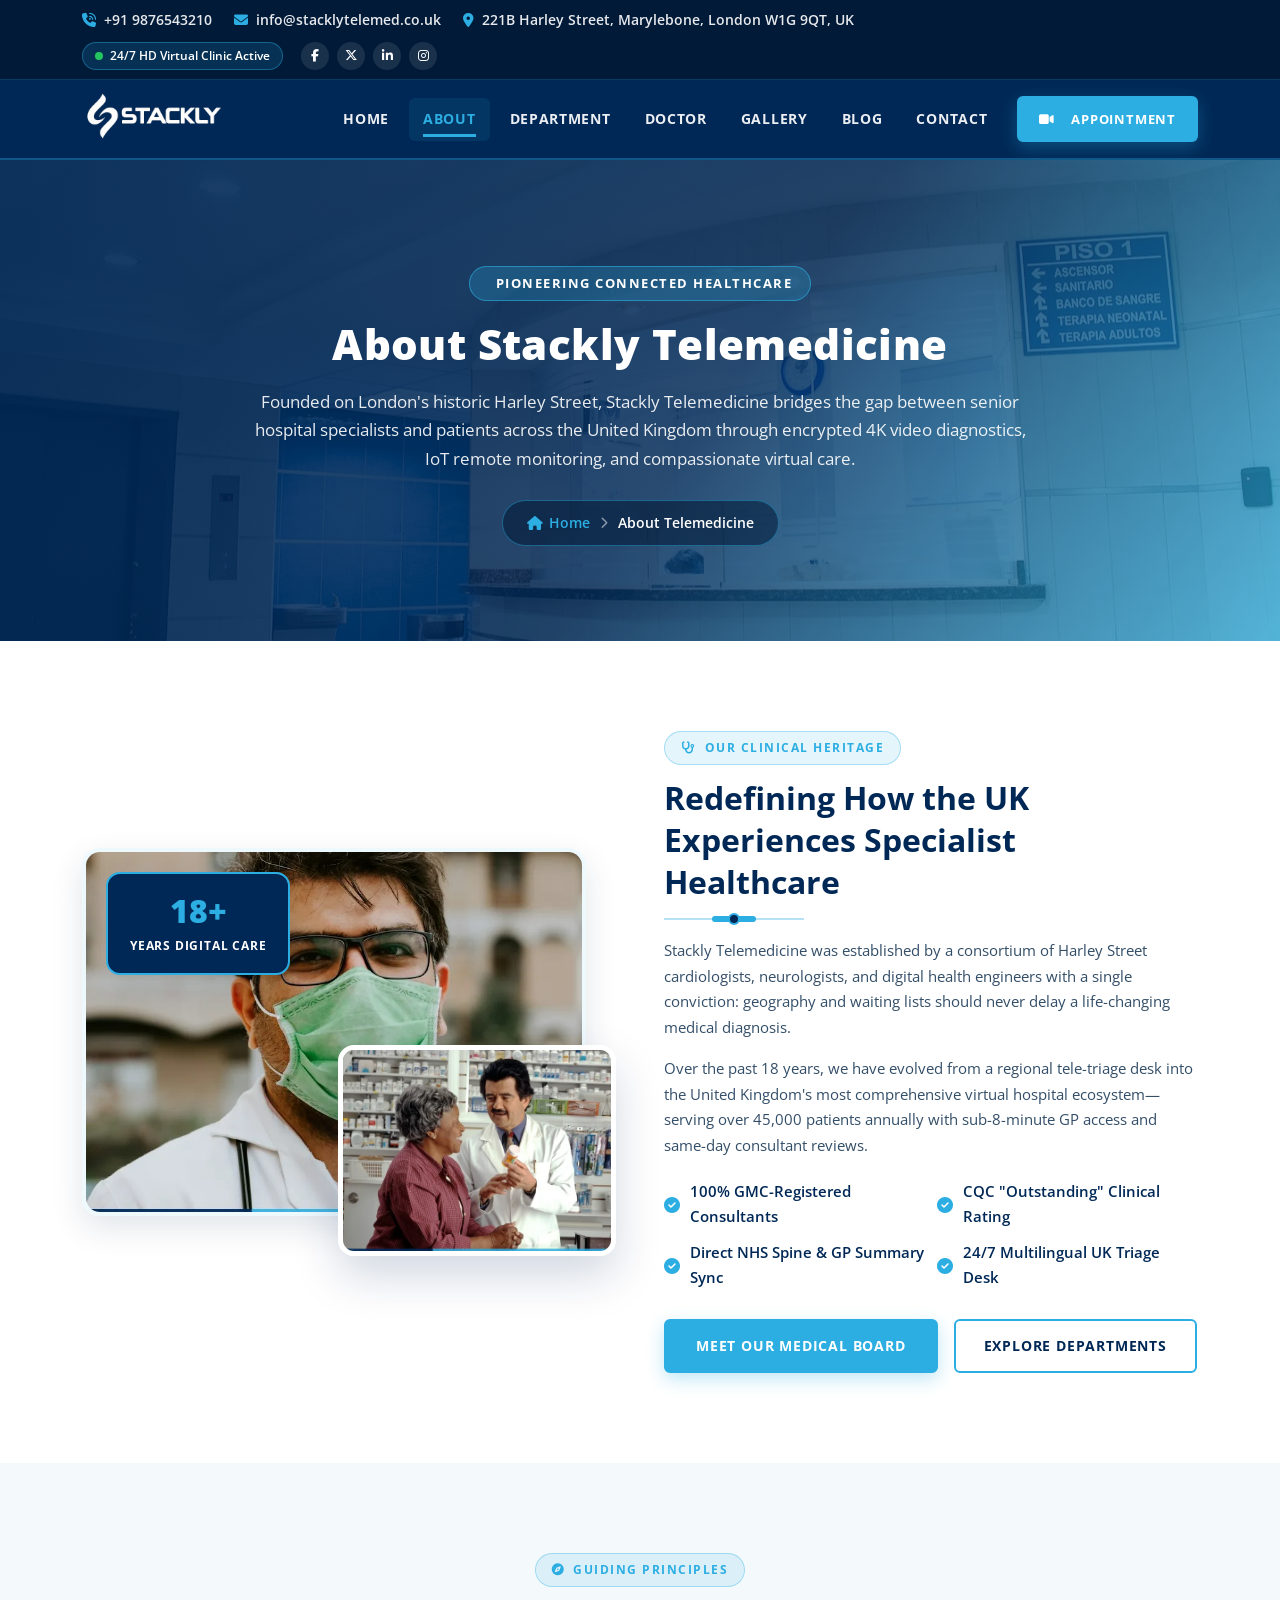
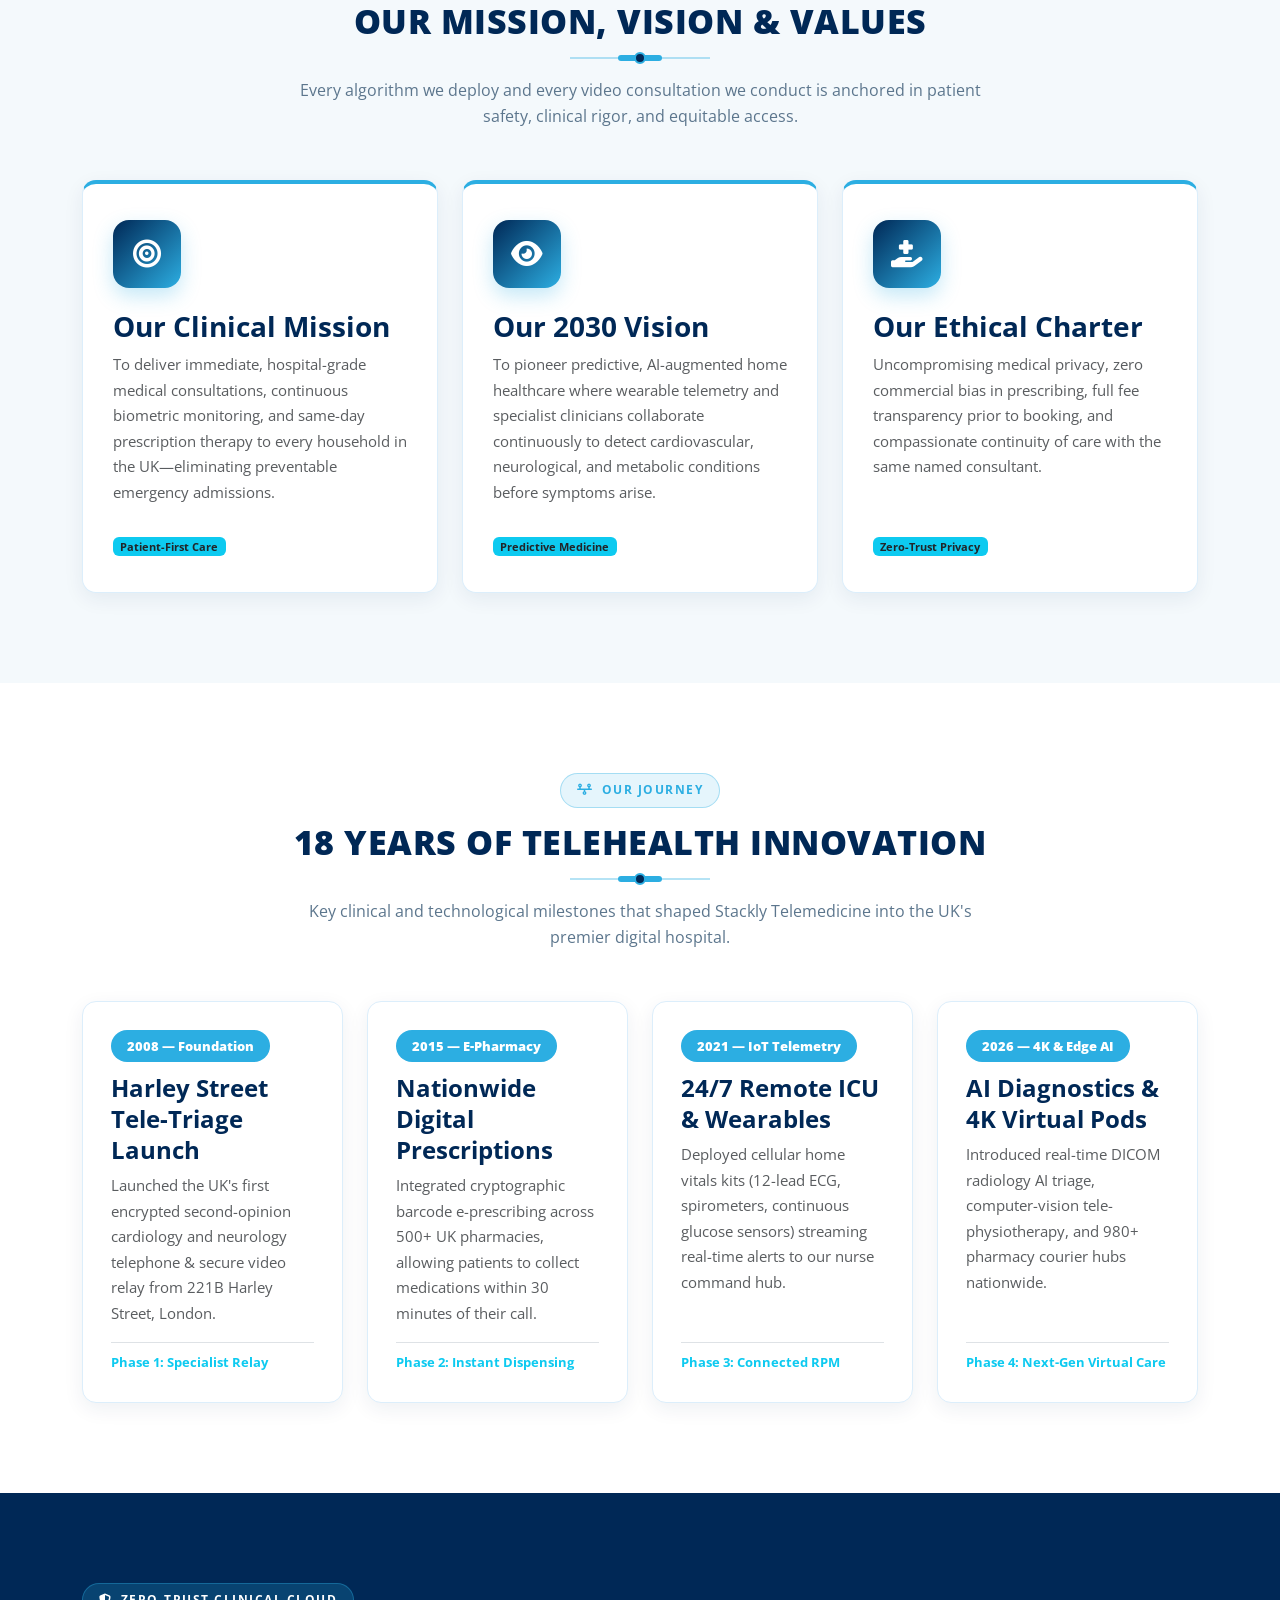
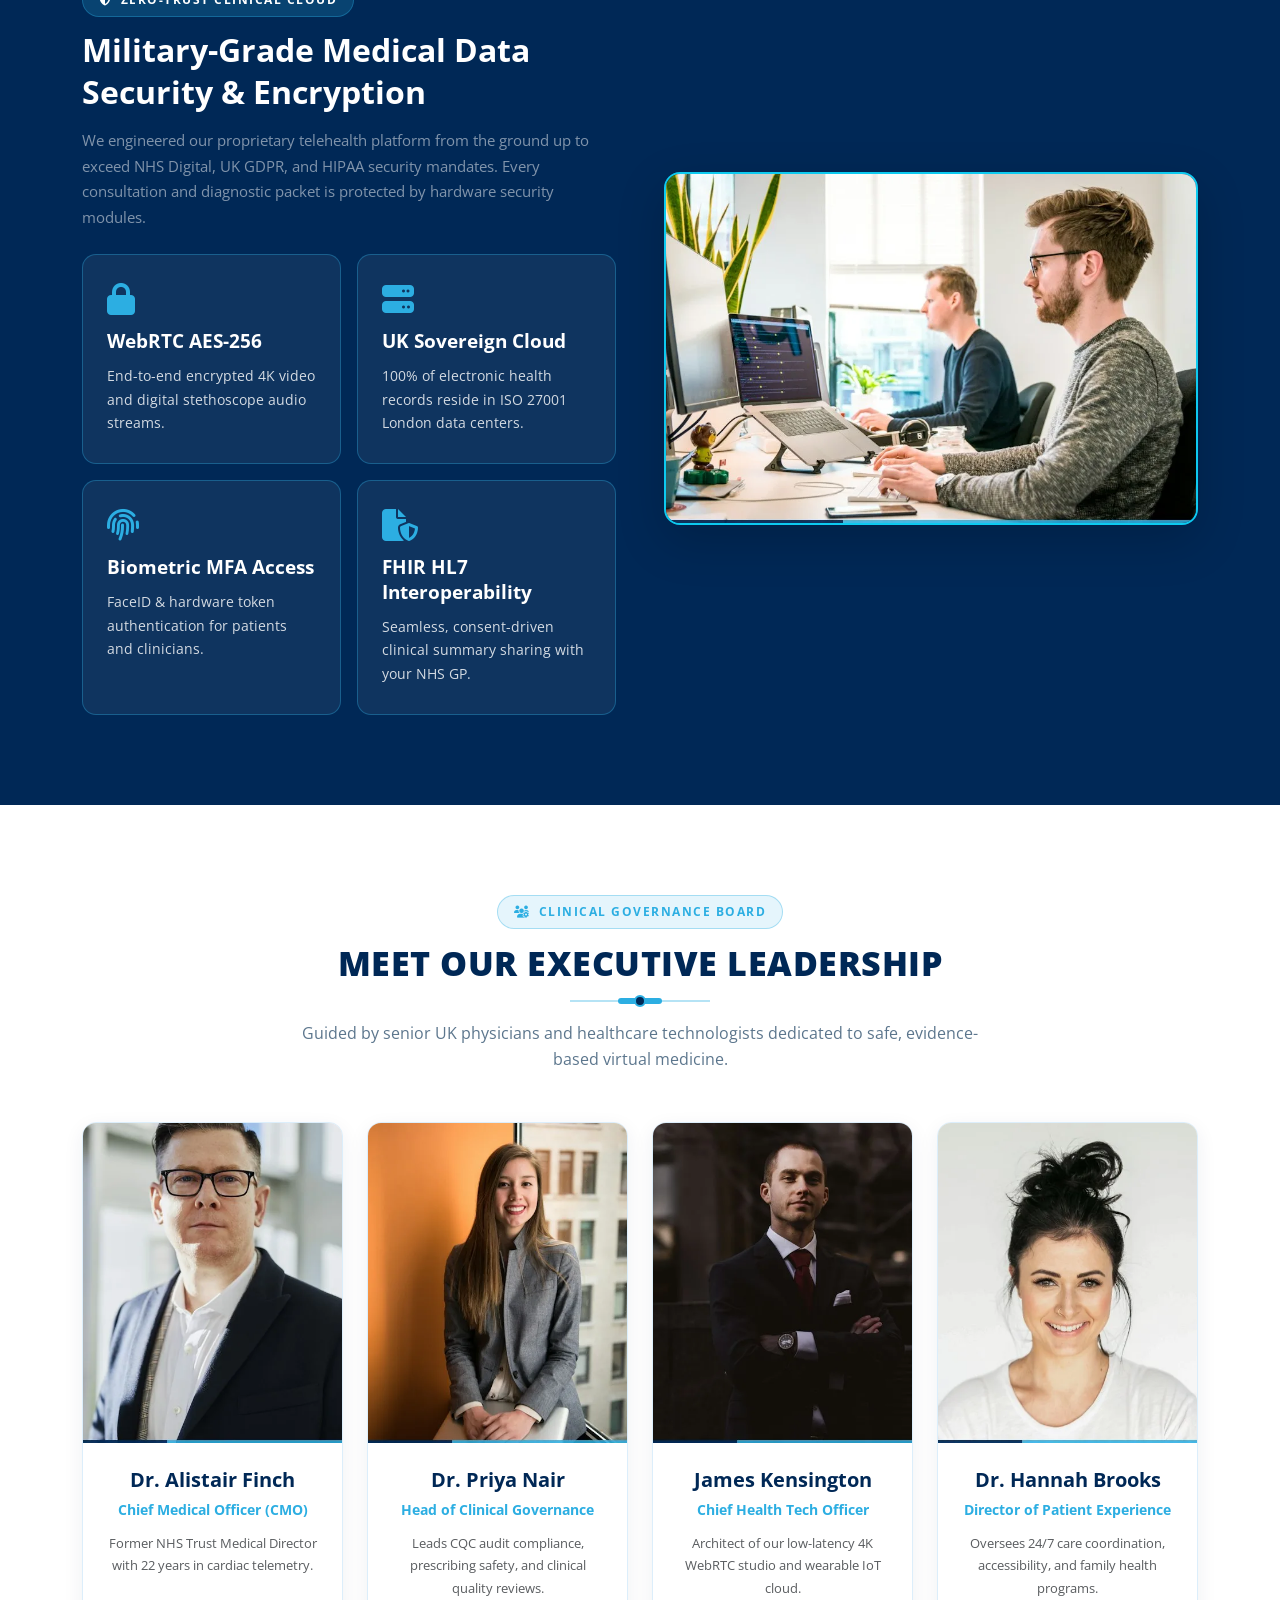
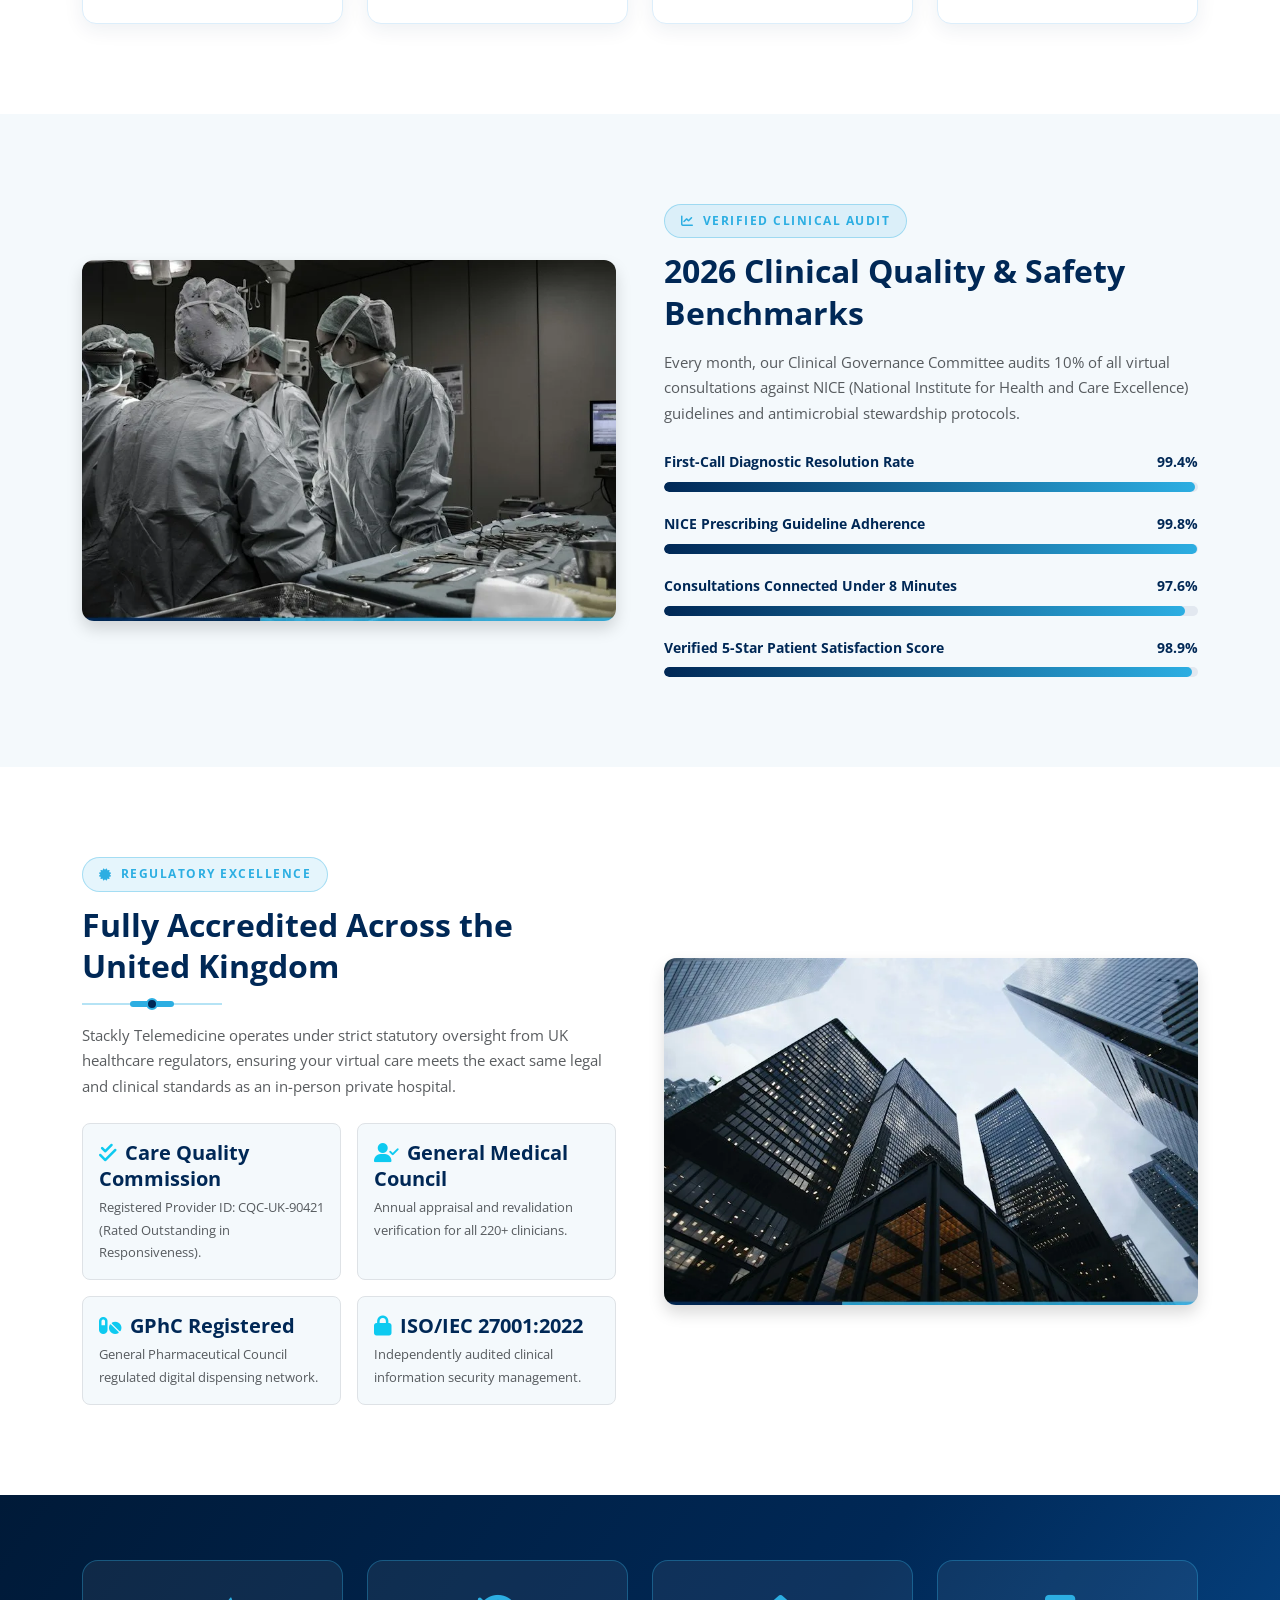
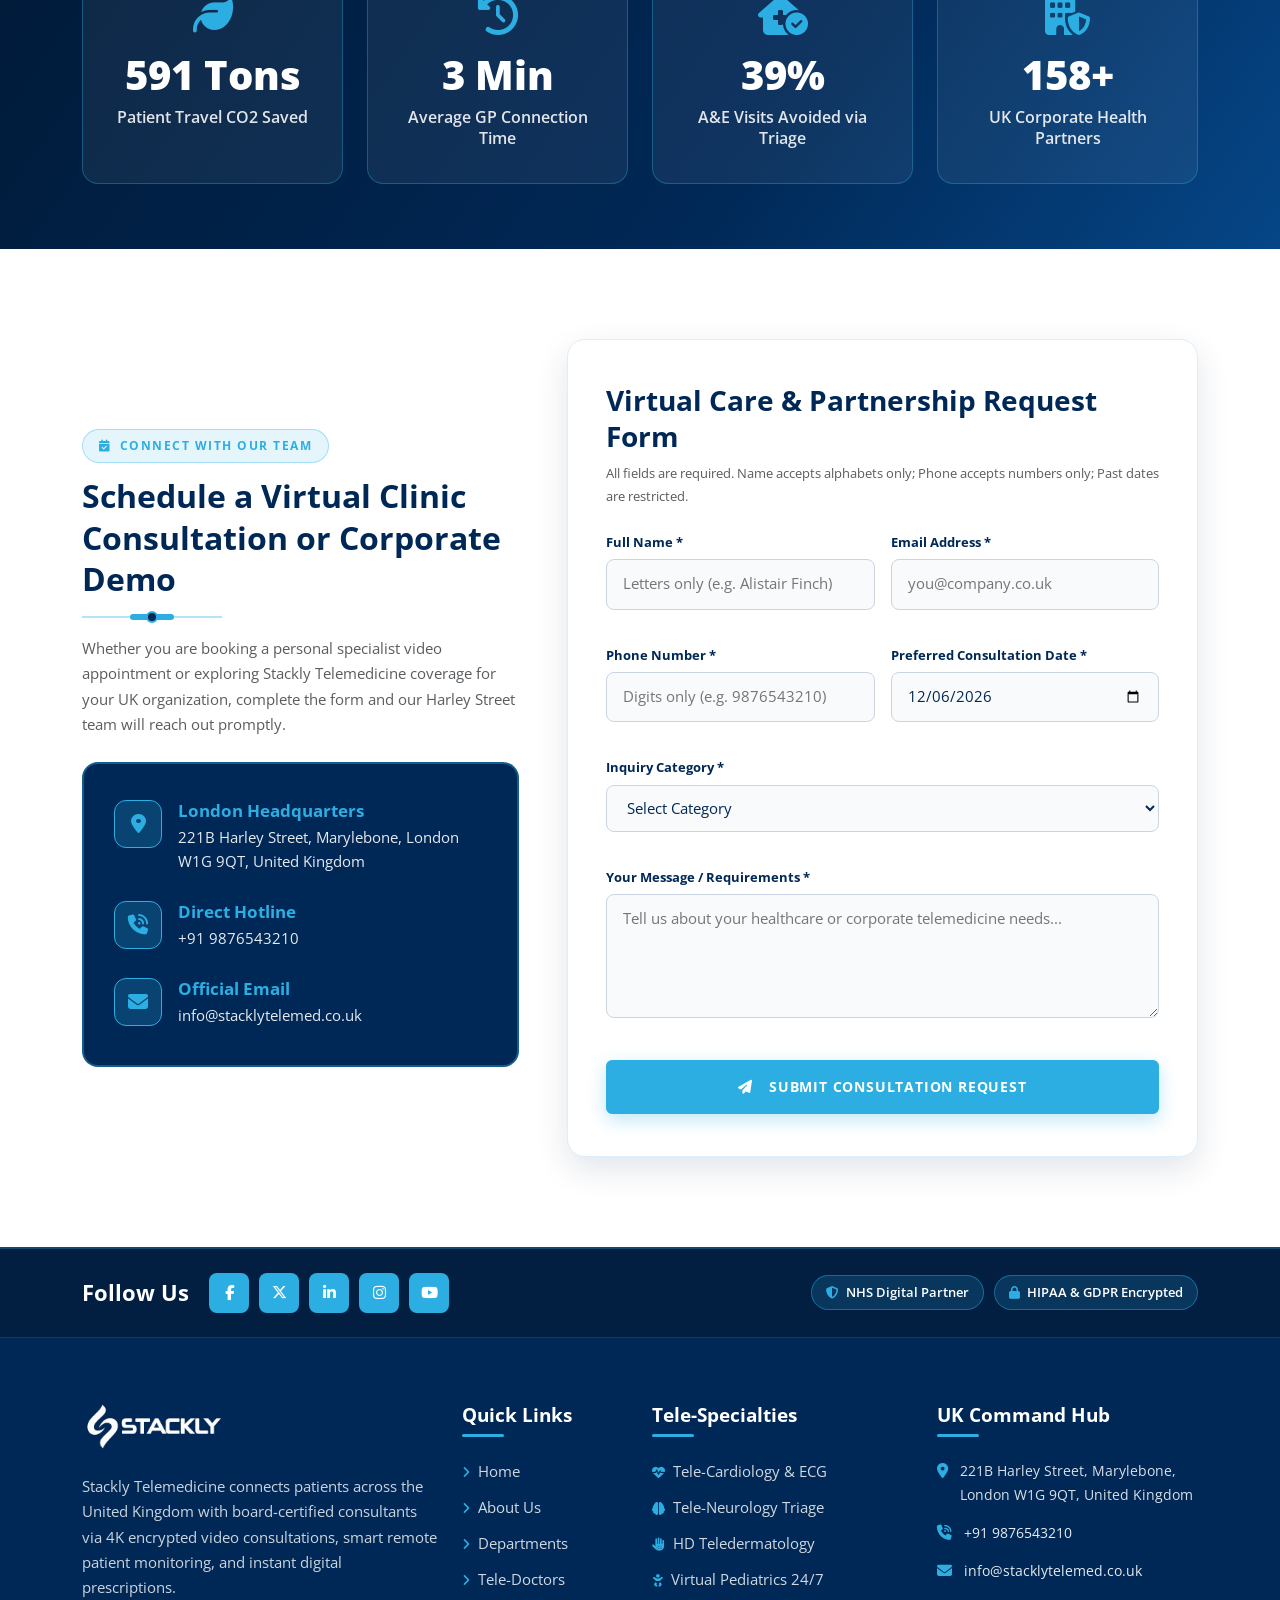
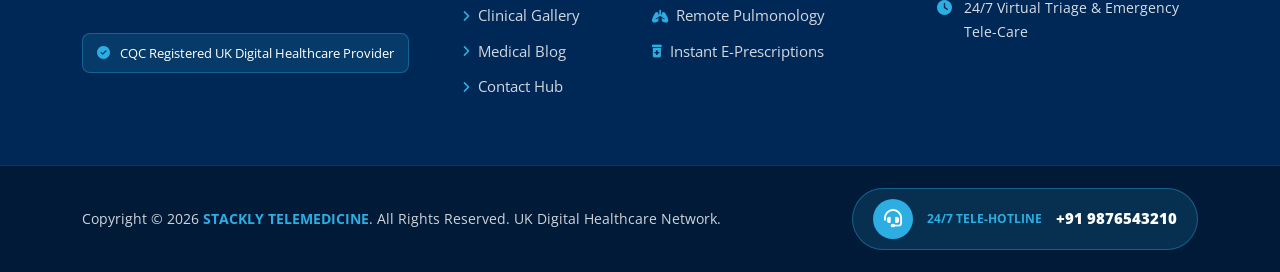
==== pages/about.html @ a17b9da4 "first commit" ====
<!doctype html>
<html lang="en">
  <head>
    <meta charset="UTF-8" />
    <meta name="viewport" content="width=device-width, initial-scale=1.0" />
    <title>About Us | Stackly Telemedicine UK Virtual Healthcare Network</title>
    <meta
      name="description"
      content="Learn how Stackly Telemedicine is transforming UK healthcare through CQC-regulated 4K virtual clinics, remote patient monitoring, and Harley Street medical governance."
    />
    <link
      rel="icon"
      type="image/webp"
      href="../assets/images/logoStackly.webp"
    />
    <link
      rel="shortcut icon"
      type="image/webp"
      href="../assets/images/logoStackly.webp"
    />
    <link rel="apple-touch-icon" href="../assets/images/logoStackly.webp" />

    <link rel="preconnect" href="https://fonts.googleapis.com" />
    <link rel="preconnect" href="https://fonts.gstatic.com" crossorigin />
    <link
      href="https://fonts.googleapis.com/css2?family=Open+Sans:ital,wght@0,400;0,500;0,600;0,700;0,800;1,400&display=swap"
      rel="stylesheet"
    />

    <link
      href="https://cdn.jsdelivr.net/npm/bootstrap@5.3.3/dist/css/bootstrap.min.css"
      rel="stylesheet"
    />
    <link
      rel="stylesheet"
      href="https://cdnjs.cloudflare.com/ajax/libs/font-awesome/6.5.2/css/all.min.css"
    />
    <link
      rel="stylesheet"
      href="https://cdn.jsdelivr.net/npm/bootstrap-icons@1.11.3/font/bootstrap-icons.min.css"
    />

    <link rel="stylesheet" href="../assets/css/styles.css" />
    <link rel="stylesheet" href="../assets/css/about.css" />
  </head>
  <body>
    <!-- Common Header Component -->
    <div id="header-placeholder"></div>

    <main>
      <!-- ==================================================================
             SECTION 1: Common Page Banner & Breadcrumbs (Requirement 7)
             ================================================================== -->
      <section
        class="tm-page-banner"
        style="
          background-image: url(&quot;../assets/images/about/banner-bg.webp&quot;);
        "
      >
        <div class="container">
          <div class="tm-page-banner-content">
            <span class="tm-page-banner-badge"
              ><i class="fa-solid fa-DNA"></i> Pioneering Connected
              Healthcare</span
            >
            <h1>About Stackly Telemedicine</h1>
            <p>
              Founded on London's historic Harley Street, Stackly Telemedicine
              bridges the gap between senior hospital specialists and patients
              across the United Kingdom through encrypted 4K video diagnostics,
              IoT remote monitoring, and compassionate virtual care.
            </p>
            <nav aria-label="breadcrumb">
              <div class="tm-breadcrumb">
                <a href="../index.html"
                  ><i class="fa-solid fa-house"></i> Home</a
                >
                <span class="sep"
                  ><i class="fa-solid fa-chevron-right"></i
                ></span>
                <span class="current">About Telemedicine</span>
              </div>
            </nav>
          </div>
        </div>
      </section>

      <!-- ==================================================================
             SECTION 2: Our Founding Story & Digital Care Philosophy
             ================================================================== -->
      <section class="tm-section-pad" id="our-story">
        <div class="container">
          <div class="row g-5 align-items-center">
            <div class="col-lg-6">
              <div class="about-story-collage">
                <div class="about-story-main-img">
                  <img
                    src="../assets/images/about/story-main.webp"
                    alt="Stackly Telemedicine UK Founding Clinical Team"
                  />
                </div>
                <div class="about-story-sub-img">
                  <img
                    src="../assets/images/about/story-sub.webp"
                    alt="Virtual Patient Consultation Interface"
                  />
                </div>
                <div class="about-exp-badge">
                  <h3>18+</h3>
                  <span>Years Digital Care</span>
                </div>
              </div>
            </div>
            <div class="col-lg-6">
              <span class="tm-section-badge"
                ><i class="fa-solid fa-stethoscope"></i> Our Clinical
                Heritage</span
              >
              <h2 class="fw-bold mb-3">
                Redefining How the UK Experiences Specialist Healthcare
              </h2>
              <div class="tm-section-seperator ms-0"><span></span></div>
              <p>
                Stackly Telemedicine was established by a consortium of Harley
                Street cardiologists, neurologists, and digital health engineers
                with a single conviction: geography and waiting lists should
                never delay a life-changing medical diagnosis.
              </p>
              <p>
                Over the past 18 years, we have evolved from a regional
                tele-triage desk into the United Kingdom's most comprehensive
                virtual hospital ecosystem—serving over 45,000 patients annually
                with sub-8-minute GP access and same-day consultant reviews.
              </p>
              <ul class="tm-about-feature-list">
                <li>
                  <i class="fa-solid fa-circle-check"></i> 100% GMC-Registered
                  Consultants
                </li>
                <li>
                  <i class="fa-solid fa-circle-check"></i> CQC "Outstanding"
                  Clinical Rating
                </li>
                <li>
                  <i class="fa-solid fa-circle-check"></i> Direct NHS Spine
                  &amp; GP Summary Sync
                </li>
                <li>
                  <i class="fa-solid fa-circle-check"></i> 24/7 Multilingual UK
                  Triage Desk
                </li>
              </ul>
              <div class="d-flex flex-wrap gap-3 mt-4">
                <a href="#" class="tm-btn1">MEET OUR MEDICAL BOARD</a>
                <a href="#" class="tm-btn-outline">EXPLORE DEPARTMENTS</a>
              </div>
            </div>
          </div>
        </div>
      </section>

      <!-- ==================================================================
             SECTION 3: Mission, Vision & Core Clinical Values
             ================================================================== -->
      <section class="tm-section-pad tm-gray-bg" id="mission-vision">
        <div class="container">
          <div class="tm-section-heading text-center">
            <span class="tm-section-badge"
              ><i class="fa-solid fa-compass"></i> Guiding Principles</span
            >
            <h2>Our Mission, Vision &amp; Values</h2>
            <div class="tm-section-seperator"><span></span></div>
            <p>
              Every algorithm we deploy and every video consultation we conduct
              is anchored in patient safety, clinical rigor, and equitable
              access.
            </p>
          </div>

          <div class="row g-4">
            <div class="col-lg-4 col-md-6">
              <div class="tm-card mvv-card">
                <div>
                  <div class="mvv-icon-wrap">
                    <i class="fa-solid fa-bullseye"></i>
                  </div>
                  <h3>Our Clinical Mission</h3>
                  <p class="text-muted">
                    To deliver immediate, hospital-grade medical consultations,
                    continuous biometric monitoring, and same-day prescription
                    therapy to every household in the UK—eliminating preventable
                    emergency admissions.
                  </p>
                </div>
                <span class="badge bg-info text-dark align-self-start mt-3"
                  >Patient-First Care</span
                >
              </div>
            </div>
            <div class="col-lg-4 col-md-6">
              <div class="tm-card mvv-card">
                <div>
                  <div class="mvv-icon-wrap">
                    <i class="fa-solid fa-eye"></i>
                  </div>
                  <h3>Our 2030 Vision</h3>
                  <p class="text-muted">
                    To pioneer predictive, AI-augmented home healthcare where
                    wearable telemetry and specialist clinicians collaborate
                    continuously to detect cardiovascular, neurological, and
                    metabolic conditions before symptoms arise.
                  </p>
                </div>
                <span class="badge bg-info text-dark align-self-start mt-3"
                  >Predictive Medicine</span
                >
              </div>
            </div>
            <div class="col-lg-4 col-md-12">
              <div class="tm-card mvv-card">
                <div>
                  <div class="mvv-icon-wrap">
                    <i class="fa-solid fa-hand-holding-medical"></i>
                  </div>
                  <h3>Our Ethical Charter</h3>
                  <p class="text-muted">
                    Uncompromising medical privacy, zero commercial bias in
                    prescribing, full fee transparency prior to booking, and
                    compassionate continuity of care with the same named
                    consultant.
                  </p>
                </div>
                <span class="badge bg-info text-dark align-self-start mt-3"
                  >Zero-Trust Privacy</span
                >
              </div>
            </div>
          </div>
        </div>
      </section>

      <!-- ==================================================================
             SECTION 4: Evolution of Stackly Telemedicine (Timeline)
             ================================================================== -->
      <section class="tm-section-pad" id="evolution-timeline">
        <div class="container">
          <div class="tm-section-heading text-center">
            <span class="tm-section-badge"
              ><i class="fa-solid fa-timeline"></i> Our Journey</span
            >
            <h2>18 Years of Telehealth Innovation</h2>
            <div class="tm-section-seperator"><span></span></div>
            <p>
              Key clinical and technological milestones that shaped Stackly
              Telemedicine into the UK's premier digital hospital.
            </p>
          </div>

          <div class="row g-4">
            <div class="col-lg-3 col-md-6">
              <div
                class="timeline-card h-100 d-flex flex-column justify-content-between"
              >
                <div>
                  <span class="timeline-year-badge">2008 — Foundation</span>
                  <h4>Harley Street Tele-Triage Launch</h4>
                  <p class="text-muted mb-0">
                    Launched the UK's first encrypted second-opinion cardiology
                    and neurology telephone &amp; secure video relay from 221B
                    Harley Street, London.
                  </p>
                </div>
                <div class="mt-3 pt-2 border-top small fw-bold text-info">
                  Phase 1: Specialist Relay
                </div>
              </div>
            </div>
            <div class="col-lg-3 col-md-6">
              <div
                class="timeline-card h-100 d-flex flex-column justify-content-between"
              >
                <div>
                  <span class="timeline-year-badge">2015 — E-Pharmacy</span>
                  <h4>Nationwide Digital Prescriptions</h4>
                  <p class="text-muted mb-0">
                    Integrated cryptographic barcode e-prescribing across 500+
                    UK pharmacies, allowing patients to collect medications
                    within 30 minutes of their call.
                  </p>
                </div>
                <div class="mt-3 pt-2 border-top small fw-bold text-info">
                  Phase 2: Instant Dispensing
                </div>
              </div>
            </div>
            <div class="col-lg-3 col-md-6">
              <div
                class="timeline-card h-100 d-flex flex-column justify-content-between"
              >
                <div>
                  <span class="timeline-year-badge">2021 — IoT Telemetry</span>
                  <h4>24/7 Remote ICU &amp; Wearables</h4>
                  <p class="text-muted mb-0">
                    Deployed cellular home vitals kits (12-lead ECG,
                    spirometers, continuous glucose sensors) streaming real-time
                    alerts to our nurse command hub.
                  </p>
                </div>
                <div class="mt-3 pt-2 border-top small fw-bold text-info">
                  Phase 3: Connected RPM
                </div>
              </div>
            </div>
            <div class="col-lg-3 col-md-6">
              <div
                class="timeline-card h-100 d-flex flex-column justify-content-between"
              >
                <div>
                  <span class="timeline-year-badge"
                    >2026 — 4K &amp; Edge AI</span
                  >
                  <h4>AI Diagnostics &amp; 4K Virtual Pods</h4>
                  <p class="text-muted mb-0">
                    Introduced real-time DICOM radiology AI triage,
                    computer-vision tele-physiotherapy, and 980+ pharmacy
                    courier hubs nationwide.
                  </p>
                </div>
                <div class="mt-3 pt-2 border-top small fw-bold text-info">
                  Phase 4: Next-Gen Virtual Care
                </div>
              </div>
            </div>
          </div>
        </div>
      </section>

      <!-- ==================================================================
             SECTION 5: Proprietary Telehealth Cloud & Security Architecture
             ================================================================== -->
      <section class="tm-section-pad tm-dark-bg" id="security-architecture">
        <div class="container">
          <div class="row g-5 align-items-center">
            <div class="col-lg-6">
              <span class="tm-section-badge"
                ><i class="fa-solid fa-shield-halved"></i> Zero-Trust Clinical
                Cloud</span
              >
              <h2 class="text-white fw-bold mb-3">
                Military-Grade Medical Data Security &amp; Encryption
              </h2>
              <p class="text-white-50 mb-4">
                We engineered our proprietary telehealth platform from the
                ground up to exceed NHS Digital, UK GDPR, and HIPAA security
                mandates. Every consultation and diagnostic packet is protected
                by hardware security modules.
              </p>
              <div class="row g-3">
                <div class="col-sm-6">
                  <div class="security-pillar-card">
                    <i class="fa-solid fa-lock"></i>
                    <h4>WebRTC AES-256</h4>
                    <p>
                      End-to-end encrypted 4K video and digital stethoscope
                      audio streams.
                    </p>
                  </div>
                </div>
                <div class="col-sm-6">
                  <div class="security-pillar-card">
                    <i class="fa-solid fa-server"></i>
                    <h4>UK Sovereign Cloud</h4>
                    <p>
                      100% of electronic health records reside in ISO 27001
                      London data centers.
                    </p>
                  </div>
                </div>
                <div class="col-sm-6">
                  <div class="security-pillar-card">
                    <i class="fa-solid fa-fingerprint"></i>
                    <h4>Biometric MFA Access</h4>
                    <p>
                      FaceID &amp; hardware token authentication for patients
                      and clinicians.
                    </p>
                  </div>
                </div>
                <div class="col-sm-6">
                  <div class="security-pillar-card">
                    <i class="fa-solid fa-file-shield"></i>
                    <h4>FHIR HL7 Interoperability</h4>
                    <p>
                      Seamless, consent-driven clinical summary sharing with
                      your NHS GP.
                    </p>
                  </div>
                </div>
              </div>
            </div>
            <div class="col-lg-6">
              <div
                class="tm-img-zoom-wrap border border-2 border-info rounded-4 shadow-lg"
              >
                <img
                  src="../assets/images/about/tech-platform.webp"
                  alt="Encrypted Cloud Health Architecture"
                />
              </div>
            </div>
          </div>
        </div>
      </section>

      <!-- ==================================================================
             SECTION 6: Executive Clinical & Technology Leadership Board
             ================================================================== -->
      <section class="tm-section-pad" id="executive-board">
        <div class="container">
          <div class="tm-section-heading text-center">
            <span class="tm-section-badge"
              ><i class="fa-solid fa-users-gear"></i> Clinical Governance
              Board</span
            >
            <h2>Meet Our Executive Leadership</h2>
            <div class="tm-section-seperator"><span></span></div>
            <p>
              Guided by senior UK physicians and healthcare technologists
              dedicated to safe, evidence-based virtual medicine.
            </p>
          </div>

          <div class="row g-4">
            <div class="col-lg-3 col-md-6">
              <div class="tm-team-member">
                <div class="tm-member-hover">
                  <div class="tm-member-thumb">
                    <img
                      src="../assets/images/about/exec-1.webp"
                      alt="Dr. Alistair Finch"
                    />
                  </div>
                  <div class="tm-member-social-btn-wrap">
                    <a
                      href="#"
                      rel="noopener noreferrer"
                      class="tm-social-btn"
                      aria-label="LinkedIn"
                      ><i class="fa-brands fa-linkedin-in"></i
                      ><i class="fa-brands fa-linkedin-in"></i
                    ></a>
                    <a
                      href="#"
                      rel="noopener noreferrer"
                      class="tm-social-btn"
                      aria-label="X (Twitter)"
                      ><i class="fa-brands fa-x-twitter"></i
                      ><i class="fa-brands fa-x-twitter"></i
                    ></a>
                  </div>
                </div>
                <div class="tm-member-meta text-center">
                  <div>
                    <h3 class="tm-member-name">
                      <a href="#">Dr. Alistair Finch</a>
                    </h3>
                    <span class="tm-member-speciality"
                      >Chief Medical Officer (CMO)</span
                    >
                    <p class="small text-muted mb-0">
                      Former NHS Trust Medical Director with 22 years in cardiac
                      telemetry.
                    </p>
                  </div>
                </div>
              </div>
            </div>

            <div class="col-lg-3 col-md-6">
              <div class="tm-team-member">
                <div class="tm-member-hover">
                  <div class="tm-member-thumb">
                    <img
                      src="../assets/images/about/exec-2.webp"
                      alt="Dr. Priya Nair"
                    />
                  </div>
                  <div class="tm-member-social-btn-wrap">
                    <a
                      href="#"
                      rel="noopener noreferrer"
                      class="tm-social-btn"
                      aria-label="LinkedIn"
                      ><i class="fa-brands fa-linkedin-in"></i
                      ><i class="fa-brands fa-linkedin-in"></i
                    ></a>
                    <a
                      href="#"
                      rel="noopener noreferrer"
                      class="tm-social-btn"
                      aria-label="X (Twitter)"
                      ><i class="fa-brands fa-x-twitter"></i
                      ><i class="fa-brands fa-x-twitter"></i
                    ></a>
                  </div>
                </div>
                <div class="tm-member-meta text-center">
                  <div>
                    <h3 class="tm-member-name">
                      <a href="#">Dr. Priya Nair</a>
                    </h3>
                    <span class="tm-member-speciality"
                      >Head of Clinical Governance</span
                    >
                    <p class="small text-muted mb-0">
                      Leads CQC audit compliance, prescribing safety, and
                      clinical quality reviews.
                    </p>
                  </div>
                </div>
              </div>
            </div>

            <div class="col-lg-3 col-md-6">
              <div class="tm-team-member">
                <div class="tm-member-hover">
                  <div class="tm-member-thumb">
                    <img
                      src="../assets/images/about/exec-3.webp"
                      alt="James Kensington"
                    />
                  </div>
                  <div class="tm-member-social-btn-wrap">
                    <a
                      href="#"
                      rel="noopener noreferrer"
                      class="tm-social-btn"
                      aria-label="LinkedIn"
                      ><i class="fa-brands fa-linkedin-in"></i
                      ><i class="fa-brands fa-linkedin-in"></i
                    ></a>
                    <a
                      href="#"
                      rel="noopener noreferrer"
                      class="tm-social-btn"
                      aria-label="X (Twitter)"
                      ><i class="fa-brands fa-x-twitter"></i
                      ><i class="fa-brands fa-x-twitter"></i
                    ></a>
                  </div>
                </div>
                <div class="tm-member-meta text-center">
                  <div>
                    <h3 class="tm-member-name">
                      <a href="#">James Kensington</a>
                    </h3>
                    <span class="tm-member-speciality"
                      >Chief Health Tech Officer</span
                    >
                    <p class="small text-muted mb-0">
                      Architect of our low-latency 4K WebRTC studio and wearable
                      IoT cloud.
                    </p>
                  </div>
                </div>
              </div>
            </div>

            <div class="col-lg-3 col-md-6">
              <div class="tm-team-member">
                <div class="tm-member-hover">
                  <div class="tm-member-thumb">
                    <img
                      src="../assets/images/about/exec-4.webp"
                      alt="Dr. Hannah Brooks"
                    />
                  </div>
                  <div class="tm-member-social-btn-wrap">
                    <a
                      href="#"
                      rel="noopener noreferrer"
                      class="tm-social-btn"
                      aria-label="LinkedIn"
                      ><i class="fa-brands fa-linkedin-in"></i
                      ><i class="fa-brands fa-linkedin-in"></i
                    ></a>
                    <a
                      href="#"
                      rel="noopener noreferrer"
                      class="tm-social-btn"
                      aria-label="X (Twitter)"
                      ><i class="fa-brands fa-x-twitter"></i
                      ><i class="fa-brands fa-x-twitter"></i
                    ></a>
                  </div>
                </div>
                <div class="tm-member-meta text-center">
                  <div>
                    <h3 class="tm-member-name">
                      <a href="#">Dr. Hannah Brooks</a>
                    </h3>
                    <span class="tm-member-speciality"
                      >Director of Patient Experience</span
                    >
                    <p class="small text-muted mb-0">
                      Oversees 24/7 care coordination, accessibility, and family
                      health programs.
                    </p>
                  </div>
                </div>
              </div>
            </div>
          </div>
        </div>
      </section>

      <!-- ==================================================================
             SECTION 7: Clinical Governance & Quality Benchmarks
             ================================================================== -->
      <section class="tm-section-pad tm-gray-bg" id="clinical-governance">
        <div class="container">
          <div class="row g-5 align-items-center">
            <div class="col-lg-6">
              <div class="tm-img-zoom-wrap shadow">
                <img
                  src="../assets/images/about/mission-vision.webp"
                  alt="Clinical Quality and Governance"
                />
              </div>
            </div>
            <div class="col-lg-6">
              <span class="tm-section-badge"
                ><i class="fa-solid fa-chart-line"></i> Verified Clinical
                Audit</span
              >
              <h2 class="fw-bold mb-3">
                2026 Clinical Quality &amp; Safety Benchmarks
              </h2>
              <p class="text-muted mb-4">
                Every month, our Clinical Governance Committee audits 10% of all
                virtual consultations against NICE (National Institute for
                Health and Care Excellence) guidelines and antimicrobial
                stewardship protocols.
              </p>

              <div class="governance-progress-item">
                <div class="governance-progress-label">
                  <span>First-Call Diagnostic Resolution Rate</span>
                  <span>99.4%</span>
                </div>
                <div class="governance-progress-track">
                  <div
                    class="governance-progress-fill"
                    style="width: 99.4%"
                  ></div>
                </div>
              </div>

              <div class="governance-progress-item">
                <div class="governance-progress-label">
                  <span>NICE Prescribing Guideline Adherence</span>
                  <span>99.8%</span>
                </div>
                <div class="governance-progress-track">
                  <div
                    class="governance-progress-fill"
                    style="width: 99.8%"
                  ></div>
                </div>
              </div>

              <div class="governance-progress-item">
                <div class="governance-progress-label">
                  <span>Consultations Connected Under 8 Minutes</span>
                  <span>97.6%</span>
                </div>
                <div class="governance-progress-track">
                  <div
                    class="governance-progress-fill"
                    style="width: 97.6%"
                  ></div>
                </div>
              </div>

              <div class="governance-progress-item mb-0">
                <div class="governance-progress-label">
                  <span>Verified 5-Star Patient Satisfaction Score</span>
                  <span>98.9%</span>
                </div>
                <div class="governance-progress-track">
                  <div
                    class="governance-progress-fill"
                    style="width: 98.9%"
                  ></div>
                </div>
              </div>
            </div>
          </div>
        </div>
      </section>

      <!-- ==================================================================
             SECTION 8: UK Accreditations & Regulatory Compliance Hub
             ================================================================== -->
      <section class="tm-section-pad" id="accreditations">
        <div class="container">
          <div class="row g-5 align-items-center">
            <div class="col-lg-6">
              <span class="tm-section-badge"
                ><i class="fa-solid fa-certificate"></i> Regulatory
                Excellence</span
              >
              <h2 class="fw-bold mb-3">
                Fully Accredited Across the United Kingdom
              </h2>
              <div class="tm-section-seperator ms-0"><span></span></div>
              <p class="text-muted mb-4">
                Stackly Telemedicine operates under strict statutory oversight
                from UK healthcare regulators, ensuring your virtual care meets
                the exact same legal and clinical standards as an in-person
                private hospital.
              </p>
              <div class="row g-3">
                <div class="col-sm-6">
                  <div class="p-3 border rounded-3 tm-gray-bg h-100">
                    <h5 class="mb-1">
                      <i class="fa-solid fa-check-double text-info me-2"></i
                      >Care Quality Commission
                    </h5>
                    <p class="small text-muted mb-0">
                      Registered Provider ID: CQC-UK-90421 (Rated Outstanding in
                      Responsiveness).
                    </p>
                  </div>
                </div>
                <div class="col-sm-6">
                  <div class="p-3 border rounded-3 tm-gray-bg h-100">
                    <h5 class="mb-1">
                      <i class="fa-solid fa-user-check text-info me-2"></i
                      >General Medical Council
                    </h5>
                    <p class="small text-muted mb-0">
                      Annual appraisal and revalidation verification for all
                      220+ clinicians.
                    </p>
                  </div>
                </div>
                <div class="col-sm-6">
                  <div class="p-3 border rounded-3 tm-gray-bg h-100">
                    <h5 class="mb-1">
                      <i class="fa-solid fa-pills text-info me-2"></i>GPhC
                      Registered
                    </h5>
                    <p class="small text-muted mb-0">
                      General Pharmaceutical Council regulated digital
                      dispensing network.
                    </p>
                  </div>
                </div>
                <div class="col-sm-6">
                  <div class="p-3 border rounded-3 tm-gray-bg h-100">
                    <h5 class="mb-1">
                      <i class="fa-solid fa-lock text-info me-2"></i>ISO/IEC
                      27001:2022
                    </h5>
                    <p class="small text-muted mb-0">
                      Independently audited clinical information security
                      management.
                    </p>
                  </div>
                </div>
              </div>
            </div>
            <div class="col-lg-6">
              <div class="tm-img-zoom-wrap shadow">
                <img
                  src="../assets/images/about/accreditation-hub.webp"
                  alt="London Telehealth Governance Hub"
                />
              </div>
            </div>
          </div>
        </div>
      </section>

      <!-- ==================================================================
             SECTION 9: National Impact & Sustainability Metrics
             ================================================================== -->
      <section
        class="tm-section-pad-sm tm-fun-fact-wrap"
        id="sustainability-impact"
      >
        <div class="container">
          <div class="row g-4">
            <div class="col-lg-3 col-md-6">
              <div class="tm-fun-fact text-center">
                <i class="fa-solid fa-leaf"></i>
                <h2 class="tm-counter" data-target="1420" data-suffix=" Tons">
                  1,420 Tons
                </h2>
                <h3>Patient Travel CO2 Saved</h3>
              </div>
            </div>
            <div class="col-lg-3 col-md-6">
              <div class="tm-fun-fact text-center">
                <i class="fa-solid fa-clock-rotate-left"></i>
                <h2 class="tm-counter" data-target="8" data-suffix=" Min">
                  8 Min
                </h2>
                <h3>Average GP Connection Time</h3>
              </div>
            </div>
            <div class="col-lg-3 col-md-6">
              <div class="tm-fun-fact text-center">
                <i class="fa-solid fa-house-medical-circle-check"></i>
                <h2 class="tm-counter" data-target="94" data-suffix="%">94%</h2>
                <h3>A&amp;E Visits Avoided via Triage</h3>
              </div>
            </div>
            <div class="col-lg-3 col-md-6">
              <div class="tm-fun-fact text-center">
                <i class="fa-solid fa-building-shield"></i>
                <h2 class="tm-counter" data-target="380" data-suffix="+">
                  380+
                </h2>
                <h3>UK Corporate Health Partners</h3>
              </div>
            </div>
          </div>
        </div>
      </section>

      <!-- ==================================================================
             SECTION 10: Book a Corporate or Personal Virtual Care Demo (Validated Form)
             ================================================================== -->
      <section class="tm-section-pad" id="about-consult-form">
        <div class="container">
          <div class="row g-5 align-items-center">
            <div class="col-lg-5">
              <span class="tm-section-badge"
                ><i class="fa-solid fa-calendar-check"></i> Connect With Our
                Team</span
              >
              <h2 class="fw-bold mb-3">
                Schedule a Virtual Clinic Consultation or Corporate Demo
              </h2>
              <div class="tm-section-seperator ms-0"><span></span></div>
              <p class="text-muted mb-4">
                Whether you are booking a personal specialist video appointment
                or exploring Stackly Telemedicine coverage for your UK
                organization, complete the form and our Harley Street team will
                reach out promptly.
              </p>
              <div class="tm-contact-info">
                <div class="tm-single-contact">
                  <i class="fa-solid fa-location-dot"></i>
                  <div>
                    <h3>London Headquarters</h3>
                    <p>
                      221B Harley Street, Marylebone, London W1G 9QT, United
                      Kingdom
                    </p>
                  </div>
                </div>
                <div class="tm-single-contact">
                  <i class="fa-solid fa-phone-volume"></i>
                  <div>
                    <h3>Direct Hotline</h3>
                    <p><a href="#">+91 9876543210</a></p>
                  </div>
                </div>
                <div class="tm-single-contact">
                  <i class="fa-solid fa-envelope"></i>
                  <div>
                    <h3>Official Email</h3>
                    <p>
                      <a href="#">info@stacklytelemed.co.uk</a>
                    </p>
                  </div>
                </div>
              </div>
            </div>

            <div class="col-lg-7">
              <div class="tm-appointment-box">
                <h3 class="mb-2">
                  Virtual Care &amp; Partnership Request Form
                </h3>
                <p class="text-muted small mb-4">
                  All fields are required. Name accepts alphabets only; Phone
                  accepts numbers only; Past dates are restricted.
                </p>
                <form
                  id="about-page-form"
                  data-success-msg="Request Confirmed! Our London clinical coordinator (+91 9876543210) will contact you on your selected date."
                >
                  <div class="tm-form-alert" role="alert"></div>
                  <div class="row g-3">
                    <div class="col-md-6">
                      <div class="tm-form-field">
                        <label for="about-name" class="tm-form-label"
                          >Full Name *</label
                        >
                        <input
                          type="text"
                          id="about-name"
                          name="uname"
                          class="tm-form-control"
                          data-validate="name"
                          placeholder="Letters only (e.g. Alistair Finch)"
                          autocomplete="name"
                          required
                        />
                      </div>
                    </div>
                    <div class="col-md-6">
                      <div class="tm-form-field">
                        <label for="about-email" class="tm-form-label"
                          >Email Address *</label
                        >
                        <input
                          type="email"
                          id="about-email"
                          name="uemail"
                          class="tm-form-control"
                          placeholder="you@company.co.uk"
                          autocomplete="email"
                          required
                        />
                      </div>
                    </div>
                    <div class="col-md-6">
                      <div class="tm-form-field">
                        <label for="about-phone" class="tm-form-label"
                          >Phone Number *</label
                        >
                        <input
                          type="tel"
                          id="about-phone"
                          name="unumber"
                          class="tm-form-control"
                          data-validate="phone"
                          maxlength="15"
                          placeholder="Digits only (e.g. 9876543210)"
                          autocomplete="tel"
                          required
                        />
                      </div>
                    </div>
                    <div class="col-md-6">
                      <div class="tm-form-field">
                        <label for="about-date" class="tm-form-label"
                          >Preferred Consultation Date *</label
                        >
                        <input
                          type="date"
                          id="about-date"
                          name="udate"
                          class="tm-form-control"
                          data-validate="future-date"
                          required
                        />
                      </div>
                    </div>
                    <div class="col-12">
                      <div class="tm-form-field">
                        <label for="about-type" class="tm-form-label"
                          >Inquiry Category *</label
                        >
                        <select
                          id="about-type"
                          name="utype"
                          class="tm-form-control"
                          required
                        >
                          <option value="">Select Category</option>
                          <option value="personal-consult">
                            Personal Specialist Video Consultation
                          </option>
                          <option value="family-membership">
                            Family Care 365 Membership
                          </option>
                          <option value="corporate-telehealth">
                            Corporate Employee Telehealth Plan
                          </option>
                          <option value="rpm-kit">
                            Remote Patient Monitoring (RPM) Device Kit
                          </option>
                        </select>
                      </div>
                    </div>
                    <div class="col-12">
                      <div class="tm-form-field">
                        <label for="about-msg" class="tm-form-label"
                          >Your Message / Requirements *</label
                        >
                        <textarea
                          id="about-msg"
                          name="umsg"
                          rows="4"
                          class="tm-form-control"
                          placeholder="Tell us about your healthcare or corporate telemedicine needs..."
                          required
                        ></textarea>
                      </div>
                    </div>
                    <div class="col-12">
                      <button type="submit" class="tm-btn1 w-100">
                        <i class="fa-solid fa-paper-plane me-2"></i> SUBMIT
                        CONSULTATION REQUEST
                      </button>
                    </div>
                  </div>
                </form>
              </div>
            </div>
          </div>
        </div>
      </section>
    </main>

    <!-- Common Footer Component -->
    <div id="footer-placeholder"></div>

    <script src="https://cdn.jsdelivr.net/npm/bootstrap@5.3.3/dist/js/bootstrap.bundle.min.js"></script>
    <script src="../assets/js/script.js"></script>
  </body>
</html>
---- assets/css/styles.css ----
:root {
  --tm-dark-blue: #002856;
  --tm-dark-blue-rgb: 0, 40, 86;
  --tm-dark-blue-deep: #001a38;
  --tm-light-blue: #2caee2;
  --tm-light-blue-rgb: 44, 174, 226;
  --tm-light-blue-soft: #eef9fe;
  --tm-gray-bg: #f4f9fc;
  --tm-white: #ffffff;
  --tm-text-main: #334e68;
  --tm-text-muted: #5c768d;
  --tm-border-color: #dceefb;
  --tm-success: #10b981;
  --tm-danger: #ef4444;
  --tm-font: "Open Sans", sans-serif;
  --tm-shadow-sm: 0 6px 20px rgba(0, 40, 86, 0.07);
  --tm-shadow-md: 0 12px 32px rgba(0, 40, 86, 0.12);
  --tm-shadow-lg: 0 20px 45px rgba(0, 40, 86, 0.18);
  --tm-transition: all 0.35s cubic-bezier(0.25, 0.8, 0.25, 1);
}

/* ==========================================================================
   1. Base & Typography
   ========================================================================== */
*,
*::before,
*::after {
  box-sizing: border-box;
}

html {
  scroll-behavior: smooth;
  font-family: var(--tm-font);
  overflow-x: hidden;
}

body {
  font-family: var(--tm-font);
  font-size: 15px;
  line-height: 1.7;
  color: var(--tm-text-main);
  background-color: var(--tm-white);
  overflow-x: hidden;
  margin: 0;
  padding: 0;
}

h1,
h2,
h3,
h4,
h5,
h6 {
  font-family: var(--tm-font);
  color: var(--tm-dark-blue);
  font-weight: 700;
  line-height: 1.3;
  margin-top: 0;
}

a {
  color: var(--tm-light-blue);
  text-decoration: none;
  transition: var(--tm-transition);
}

a:hover {
  color: var(--tm-dark-blue);
}

img {
  max-width: 100%;
  height: auto;
  display: block;
}

ul {
  margin: 0;
  padding: 0;
  list-style: none;
}

.tm-gray-bg {
  background-color: var(--tm-gray-bg);
}

.tm-dark-bg {
  background-color: var(--tm-dark-blue);
  color: var(--tm-white);
}

.tm-section-pad {
  padding: 90px 0;
}

.tm-section-pad-sm {
  padding: 65px 0;
}

@media (max-width: 991.98px) {
  .tm-section-pad {
    padding: 65px 0;
  }
}

/* ==========================================================================
   2. Reference Section Headings & Separators
   ========================================================================== */
.tm-section-heading {
  max-width: 720px;
  margin: 0 auto 50px;
}

.tm-section-badge {
  display: inline-flex;
  align-items: center;
  gap: 8px;
  background: rgba(44, 174, 226, 0.12);
  color: var(--tm-light-blue);
  border: 1px solid rgba(44, 174, 226, 0.35);
  font-size: 12px;
  font-weight: 700;
  text-transform: uppercase;
  letter-spacing: 1.5px;
  padding: 6px 16px;
  border-radius: 50px;
  margin-bottom: 12px;
}

.tm-dark-bg .tm-section-badge {
  background: rgba(44, 174, 226, 0.2);
  color: #fff;
}

.tm-section-heading h2 {
  font-size: 34px;
  font-weight: 800;
  text-transform: uppercase;
  letter-spacing: 0.5px;
  margin-bottom: 14px;
  color: var(--tm-dark-blue);
}

.tm-dark-bg .tm-section-heading h2 {
  color: var(--tm-white);
}

.tm-section-heading p {
  font-size: 15.5px;
  color: var(--tm-text-muted);
  margin-bottom: 0;
}

.tm-dark-bg .tm-section-heading p {
  color: rgba(255, 255, 255, 0.82);
}

.tm-section-seperator {
  width: 140px;
  height: 2px;
  background: rgba(44, 174, 226, 0.35);
  margin: 14px auto 18px;
  position: relative;
}

.tm-section-seperator span {
  position: absolute;
  left: 50%;
  top: 50%;
  transform: translate(-50%, -50%);
  width: 44px;
  height: 6px;
  background: var(--tm-light-blue);
  border-radius: 4px;
}

.tm-section-seperator span::before {
  content: "";
  position: absolute;
  left: 50%;
  top: 50%;
  transform: translate(-50%, -50%);
  width: 12px;
  height: 12px;
  background: var(--tm-dark-blue);
  border: 2px solid var(--tm-light-blue);
  border-radius: 50%;
}

@media (max-width: 767.98px) {
  .tm-section-heading h2 {
    font-size: 26px;
  }
}

/* ==========================================================================
   3. Theme Buttons
   ========================================================================== */
.tm-btn1 {
  display: inline-flex;
  align-items: center;
  justify-content: center;
  gap: 8px;
  background-color: var(--tm-light-blue);
  color: var(--tm-white) !important;
  font-family: var(--tm-font);
  font-size: 14px;
  font-weight: 700;
  letter-spacing: 0.8px;
  text-transform: uppercase;
  padding: 13px 30px;
  border-radius: 6px;
  border: 2px solid var(--tm-light-blue);
  box-shadow: 0 6px 18px rgba(44, 174, 226, 0.3);
  cursor: pointer;
  transition: var(--tm-transition);
  position: relative;
  overflow: hidden;
}

.tm-btn1:hover {
  background-color: var(--tm-dark-blue);
  border-color: var(--tm-dark-blue);
  color: var(--tm-white) !important;
  transform: translateY(-3px);
  box-shadow: 0 10px 24px rgba(0, 40, 86, 0.32);
}

.tm-btn1.tm-reverse {
  background-color: var(--tm-dark-blue);
  border-color: var(--tm-dark-blue);
  box-shadow: 0 6px 18px rgba(0, 40, 86, 0.25);
}

.tm-btn1.tm-reverse:hover {
  background-color: var(--tm-light-blue);
  border-color: var(--tm-light-blue);
}

.tm-btn-outline {
  display: inline-flex;
  align-items: center;
  justify-content: center;
  gap: 8px;
  background-color: transparent;
  color: var(--tm-dark-blue) !important;
  font-size: 14px;
  font-weight: 700;
  letter-spacing: 0.8px;
  text-transform: uppercase;
  padding: 12px 28px;
  border-radius: 6px;
  border: 2px solid var(--tm-light-blue);
  transition: var(--tm-transition);
}

.tm-btn-outline:hover {
  background-color: var(--tm-light-blue);
  color: var(--tm-white) !important;
  transform: translateY(-3px);
}

.tm-btn-outline-light {
  display: inline-flex;
  align-items: center;
  justify-content: center;
  gap: 8px;
  background-color: rgba(255, 255, 255, 0.08);
  color: var(--tm-white) !important;
  font-size: 14px;
  font-weight: 700;
  letter-spacing: 0.8px;
  text-transform: uppercase;
  padding: 13px 28px;
  border-radius: 6px;
  border: 2px solid var(--tm-white);
  transition: var(--tm-transition);
}

.tm-btn-outline-light:hover {
  background-color: var(--tm-light-blue);
  border-color: var(--tm-light-blue);
  color: var(--tm-white) !important;
  transform: translateY(-3px);
}

/* ==========================================================================
   4. Site Header, Fixed Sticky Scroll & Full-Screen Mobile Menu
   ========================================================================== */
.tm-site-header {
  position: relative;
  z-index: 1040;
  width: 100%;
}

.tm-header-info-wrap {
  background-color: var(--tm-dark-blue-deep);
  border-bottom: 1px solid rgba(44, 174, 226, 0.22);
  padding: 9px 0;
  font-size: 13.5px;
  color: rgba(255, 255, 255, 0.9);
}

.tm-header-info-inner {
  display: flex;
  align-items: center;
  justify-content: space-between;
  flex-wrap: wrap;
  gap: 10px;
}

.tm-header-contact-list {
  display: flex;
  align-items: center;
  flex-wrap: wrap;
  gap: 22px;
}

.tm-header-info-item {
  display: inline-flex;
  align-items: center;
  gap: 8px;
  color: rgba(255, 255, 255, 0.9);
  font-weight: 600;
}

.tm-header-info-item i {
  color: var(--tm-light-blue);
  font-size: 14px;
}

.tm-header-info-item:hover {
  color: var(--tm-light-blue);
}

.tm-header-right-meta {
  display: flex;
  align-items: center;
  gap: 18px;
}

.tm-live-status-pill {
  display: inline-flex;
  align-items: center;
  gap: 7px;
  background: rgba(44, 174, 226, 0.16);
  border: 1px solid rgba(44, 174, 226, 0.4);
  color: #fff;
  padding: 3px 12px;
  border-radius: 30px;
  font-size: 12px;
  font-weight: 600;
}

.pulse-dot {
  width: 8px;
  height: 8px;
  background-color: #22c55e;
  border-radius: 50%;
  display: inline-block;
  box-shadow: 0 0 0 0 rgba(34, 197, 94, 0.7);
  animation: tmPulseDot 1.8s infinite;
}

@keyframes tmPulseDot {
  0% {
    box-shadow: 0 0 0 0 rgba(34, 197, 94, 0.7);
  }
  70% {
    box-shadow: 0 0 0 8px rgba(34, 197, 94, 0);
  }
  100% {
    box-shadow: 0 0 0 0 rgba(34, 197, 94, 0);
  }
}

.tm-header-socials {
  display: flex;
  align-items: center;
  gap: 8px;
}

.tm-header-socials a {
  width: 28px;
  height: 28px;
  border-radius: 50%;
  background: rgba(255, 255, 255, 0.1);
  color: var(--tm-white);
  display: inline-flex;
  align-items: center;
  justify-content: center;
  font-size: 12.5px;
  transition: var(--tm-transition);
}

.tm-header-socials a:hover {
  background: var(--tm-light-blue);
  color: var(--tm-white);
  transform: translateY(-2px);
}

/* Main Navigation Bar */
.tm-header-menu {
  background-color: var(--tm-dark-blue);
  border-bottom: 2px solid rgba(44, 174, 226, 0.35);
  transition: all 0.3s ease;
  width: 100%;
  z-index: 1050;
}

/* Fixed Header When Scrolled Down (Desktop & Mobile) */
.tm-header-menu.is-sticky {
  position: fixed;
  top: 0;
  left: 0;
  right: 0;
  width: 100%;
  background-color: rgba(0, 40, 86, 0.98);
  backdrop-filter: blur(10px);
  box-shadow: 0 8px 28px rgba(0, 24, 54, 0.38);
  animation: tmSlideDown 0.35s ease forwards;
}

@keyframes tmSlideDown {
  from {
    transform: translateY(-100%);
  }
  to {
    transform: translateY(0);
  }
}

.tm-header-menu-container {
  display: flex;
  align-items: center;
  justify-content: space-between;
  min-height: 78px;
  gap: 16px;
}

.tm-logo-link {
  display: inline-flex;
  align-items: center;
}

.tm-logo {
  max-height: 48px;
  width: auto;
  object-fit: contain;
  transition: var(--tm-transition);
}

.tm-logo-link:hover .tm-logo {
  transform: scale(1.03);
}

.tm-primary-nav-list {
  display: flex;
  align-items: center;
  gap: 6px;
}

.tm-primary-nav-list .nav-link {
  color: rgba(255, 255, 255, 0.92);
  font-size: 13.5px;
  font-weight: 700;
  letter-spacing: 0.7px;
  padding: 10px 14px;
  border-radius: 6px;
  position: relative;
  transition: var(--tm-transition);
}

.tm-primary-nav-list .nav-link::after {
  content: "";
  position: absolute;
  bottom: 4px;
  left: 14px;
  right: 14px;
  height: 2.5px;
  background-color: var(--tm-light-blue);
  transform: scaleX(0);
  transition: transform 0.3s ease;
}

.tm-primary-nav-list .nav-link:hover,
.tm-primary-nav-list .nav-link.active {
  color: var(--tm-light-blue);
  background: rgba(44, 174, 226, 0.1);
}

.tm-primary-nav-list .nav-link:hover::after,
.tm-primary-nav-list .nav-link.active::after {
  transform: scaleX(1);
}

.tm-btn-header {
  padding: 10px 20px;
  font-size: 13px;
}

/* Mobile Toggle Button */
.tm-mobile-toggle {
  width: 44px;
  height: 44px;
  border-radius: 8px;
  background: rgba(44, 174, 226, 0.18);
  border: 1.5px solid var(--tm-light-blue);
  display: inline-flex;
  flex-direction: column;
  align-items: center;
  justify-content: center;
  gap: 5px;
  cursor: pointer;
  padding: 0;
  transition: var(--tm-transition);
}

.tm-mobile-toggle .bar {
  width: 22px;
  height: 2.5px;
  background-color: var(--tm-white);
  border-radius: 2px;
  transition: var(--tm-transition);
}

.tm-mobile-toggle:hover {
  background: var(--tm-light-blue);
}

/* Full-Screen Covered Mobile Navigation Overlay */
.tm-mobile-fullscreen-menu {
  position: fixed;
  top: 0;
  left: 0;
  right: 0;
  bottom: 0;
  width: 100vw;
  height: 100vh;
  background: linear-gradient(160deg, #001a38 0%, #002856 60%, #063d7a 100%);
  z-index: 2000;
  display: flex;
  flex-direction: column;
  justify-content: space-between;
  padding: 24px 28px 36px;
  overflow-y: auto;
  opacity: 0;
  visibility: hidden;
  pointer-events: none;
  transform: translateY(-20px);
  transition: all 0.35s cubic-bezier(0.25, 0.8, 0.25, 1);
}

.tm-mobile-fullscreen-menu.is-open {
  opacity: 1;
  visibility: visible;
  pointer-events: auto;
  transform: translateY(0);
}

.tm-mobile-menu-header {
  display: flex;
  align-items: center;
  justify-content: space-between;
  border-bottom: 1px solid rgba(44, 174, 226, 0.25);
  padding-bottom: 18px;
}

.tm-mobile-close {
  width: 44px;
  height: 44px;
  border-radius: 50%;
  background: rgba(44, 174, 226, 0.2);
  border: 1.5px solid var(--tm-light-blue);
  color: var(--tm-white);
  font-size: 20px;
  display: inline-flex;
  align-items: center;
  justify-content: center;
  cursor: pointer;
  transition: var(--tm-transition);
}

.tm-mobile-close:hover {
  background: var(--tm-light-blue);
  transform: rotate(90deg);
}

.tm-mobile-menu-body {
  flex: 1;
  display: flex;
  flex-direction: column;
  justify-content: center;
  max-width: 480px;
  width: 100%;
  margin: 0 auto;
  padding: 24px 0;
}

.tm-mobile-nav-list {
  display: flex;
  flex-direction: column;
  gap: 8px;
}

.tm-mobile-nav-list .mobile-nav-link {
  display: flex;
  align-items: center;
  justify-content: space-between;
  padding: 13px 18px;
  font-size: 17px;
  font-weight: 700;
  letter-spacing: 1px;
  color: var(--tm-white);
  border-radius: 10px;
  background: rgba(255, 255, 255, 0.04);
  border: 1px solid rgba(44, 174, 226, 0.15);
  transition: var(--tm-transition);
}

.tm-mobile-nav-list .mobile-nav-link:hover,
.tm-mobile-nav-list .mobile-nav-link.active {
  background: var(--tm-light-blue);
  color: var(--tm-white);
  border-color: var(--tm-light-blue);
  transform: translateX(6px);
}

.tm-mobile-contact-info {
  border-top: 1px solid rgba(44, 174, 226, 0.25);
  padding-top: 18px;
  color: rgba(255, 255, 255, 0.88);
  font-size: 14px;
}

.tm-mobile-contact-info p {
  margin-bottom: 8px;
}

.tm-mobile-contact-info i {
  color: var(--tm-light-blue);
}

.tm-mobile-contact-info a {
  color: var(--tm-white);
}

.tm-mobile-socials {
  display: flex;
  gap: 12px;
}

.tm-mobile-socials a {
  width: 40px;
  height: 40px;
  border-radius: 50%;
  background: rgba(44, 174, 226, 0.18);
  border: 1px solid var(--tm-light-blue);
  color: var(--tm-white);
  display: inline-flex;
  align-items: center;
  justify-content: center;
  font-size: 15px;
}

.tm-mobile-socials a:hover {
  background: var(--tm-light-blue);
}

@media (max-width: 575.98px) {
  .tm-header-contact-list {
    gap: 12px;
    font-size: 12px;
  }
  .tm-header-menu-container {
    min-height: 66px;
  }
  .tm-logo {
    max-height: 40px;
  }
}

/* ==========================================================================
   5. Common Inner Page Banner & Breadcrumbs (Requirement 7)
   ========================================================================== */
.tm-page-banner {
  position: relative;
  padding: 105px 0 95px;
  background-size: cover;
  background-position: center;
  background-repeat: no-repeat;
  color: var(--tm-white);
  overflow: hidden;
}

.tm-page-banner::before {
  content: "";
  position: absolute;
  inset: 0;
  background: linear-gradient(
    125deg,
    rgba(0, 40, 86, 0.93) 0%,
    rgba(0, 40, 86, 0.84) 55%,
    rgba(44, 174, 226, 0.72) 100%
  );
  z-index: 1;
}

.tm-page-banner .container {
  position: relative;
  z-index: 2;
}

.tm-page-banner-content {
  max-width: 780px;
  margin: 0 auto;
  text-align: center;
}

.tm-page-banner-badge {
  display: inline-flex;
  align-items: center;
  gap: 8px;
  background: rgba(44, 174, 226, 0.24);
  border: 1px solid rgba(44, 174, 226, 0.6);
  color: var(--tm-white);
  padding: 6px 18px;
  border-radius: 50px;
  font-size: 12.5px;
  font-weight: 700;
  text-transform: uppercase;
  letter-spacing: 1.5px;
  margin-bottom: 16px;
}

.tm-page-banner-content h1 {
  color: var(--tm-white);
  font-size: 42px;
  font-weight: 800;
  margin-bottom: 16px;
  letter-spacing: 0.4px;
}

.tm-page-banner-content p {
  color: rgba(255, 255, 255, 0.9);
  font-size: 16.5px;
  line-height: 1.75;
  margin-bottom: 26px;
}

.tm-breadcrumb {
  display: inline-flex;
  align-items: center;
  flex-wrap: wrap;
  justify-content: center;
  gap: 10px;
  background: rgba(0, 24, 54, 0.55);
  border: 1px solid rgba(44, 174, 226, 0.45);
  padding: 10px 24px;
  border-radius: 50px;
  font-size: 14px;
  font-weight: 600;
}

.tm-breadcrumb a {
  color: var(--tm-light-blue);
  display: inline-flex;
  align-items: center;
  gap: 6px;
}

.tm-breadcrumb a:hover {
  color: var(--tm-white);
}

.tm-breadcrumb .sep {
  color: rgba(255, 255, 255, 0.5);
  font-size: 12px;
}

.tm-breadcrumb .current {
  color: var(--tm-white);
}

@media (max-width: 767.98px) {
  .tm-page-banner {
    padding: 75px 0 70px;
  }
  .tm-page-banner-content h1 {
    font-size: 30px;
  }
  .tm-page-banner-content p {
    font-size: 15px;
  }
}

/* ==========================================================================
   6. Universal Card Alignment & Hover Effects (Requirement 13)
   ========================================================================== */
.tm-card,
.tm-icon-box,
.tm-team-member,
.tm-price-list,
.tm-post {
  height: 100%;
  display: flex;
  flex-direction: column;
  justify-content: space-between;
  background: var(--tm-white);
  border-radius: 14px;
  border: 1px solid var(--tm-border-color);
  box-shadow: var(--tm-shadow-sm);
  transition: var(--tm-transition);
  overflow: hidden;
}

.tm-card:hover,
.tm-icon-box:hover,
.tm-team-member:hover,
.tm-price-list:hover,
.tm-post:hover {
  transform: translateY(-8px);
  box-shadow: var(--tm-shadow-lg);
  border-color: var(--tm-light-blue);
}

.tm-img-zoom-wrap {
  overflow: hidden;
  position: relative;
  border-radius: 12px;
}

.tm-img-zoom-wrap img,
.tm-dept-img img,
.tm-member-thumb img,
.tm-post-thumb img {
  transition: transform 0.55s cubic-bezier(0.25, 0.8, 0.25, 1);
  width: 100%;
  object-fit: cover;
}

.tm-img-zoom-wrap:hover img,
.tm-dept-img:hover img,
.tm-team-member:hover .tm-member-thumb img,
.tm-post:hover .tm-post-thumb img {
  transform: scale(1.07);
}

/* ==========================================================================
   7. HOME PAGE SECTION 1: Hero Banner with Rotating Text & Floating Shapes
   ========================================================================== */
.hero {
  position: relative;
  min-height: 670px;
  display: flex;
  align-items: center;
  padding: 100px 0;
  background-size: cover;
  background-position: center;
  background-repeat: no-repeat;
  overflow: hidden;
}

.hero-overlay {
  position: absolute;
  inset: 0;
  background: linear-gradient(
    115deg,
    rgba(0, 40, 86, 0.94) 0%,
    rgba(0, 40, 86, 0.85) 55%,
    rgba(44, 174, 226, 0.65) 100%
  );
  z-index: 1;
}

.hero .container {
  position: relative;
  z-index: 3;
}

.slider-text {
  max-width: 680px;
  color: var(--tm-white);
}

.tm-headline {
  color: var(--tm-white);
  font-size: 46px;
  font-weight: 800;
  line-height: 1.25;
  margin-bottom: 22px;
}

.tm-words-wrapper {
  display: inline-block;
  position: relative;
  color: var(--tm-light-blue);
  border-bottom: 3px solid var(--tm-light-blue);
  padding-bottom: 2px;
  min-width: 280px;
}

.tm-words-wrapper b {
  display: none;
  font-weight: 800;
}

.tm-words-wrapper b.is-visible {
  display: inline-block;
  animation: tmWordFade 0.5s ease;
}

@keyframes tmWordFade {
  from {
    opacity: 0;
    transform: translateY(10px);
  }
  to {
    opacity: 1;
    transform: translateY(0);
  }
}

.slider-text p {
  font-size: 17px;
  color: rgba(255, 255, 255, 0.9);
  margin-bottom: 32px;
}

.tm-hero-btn {
  display: flex;
  flex-wrap: wrap;
  gap: 16px;
}

.tm-hero-live-card {
  background: rgba(255, 255, 255, 0.1);
  backdrop-filter: blur(12px);
  border: 1px solid rgba(44, 174, 226, 0.45);
  border-radius: 18px;
  padding: 26px;
  color: var(--tm-white);
  box-shadow: 0 20px 45px rgba(0, 20, 48, 0.35);
}

.tm-hero-live-card img {
  border-radius: 12px;
  border: 2px solid var(--tm-light-blue);
  margin-bottom: 18px;
}

.tm-hero-stats-grid {
  display: grid;
  grid-template-columns: repeat(3, 1fr);
  gap: 12px;
  text-align: center;
}

.tm-hero-stat-item {
  background: rgba(0, 40, 86, 0.65);
  border: 1px solid rgba(44, 174, 226, 0.3);
  padding: 12px 8px;
  border-radius: 10px;
}

.tm-hero-stat-item h4 {
  color: var(--tm-light-blue);
  font-size: 20px;
  margin-bottom: 2px;
}

.tm-hero-stat-item span {
  font-size: 12px;
  color: rgba(255, 255, 255, 0.85);
}

/* Floating Shapes in Hero (Reference UI) */
.shap-wrap {
  position: absolute;
  inset: 0;
  pointer-events: none;
  z-index: 2;
}

.shap-wrap .shape {
  position: absolute;
  color: rgba(44, 174, 226, 0.18);
  font-size: 38px;
  animation: tmFloatShape 8s ease-in-out infinite;
}

.shap-wrap .shape:nth-child(1) {
  top: 14%;
  left: 6%;
  animation-delay: 0s;
}
.shap-wrap .shape:nth-child(2) {
  top: 75%;
  left: 10%;
  animation-delay: 1.2s;
}
.shap-wrap .shape:nth-child(3) {
  top: 20%;
  right: 12%;
  animation-delay: 2.4s;
}
.shap-wrap .shape:nth-child(4) {
  top: 68%;
  right: 8%;
  animation-delay: 0.8s;
}
.shap-wrap .shape:nth-child(5) {
  top: 45%;
  left: 48%;
  animation-delay: 1.8s;
}
.shap-wrap .shape:nth-child(6) {
  bottom: 12%;
  left: 38%;
  animation-delay: 3s;
}
.shap-wrap .shape:nth-child(7) {
  top: 12%;
  left: 55%;
  animation-delay: 2s;
}

@keyframes tmFloatShape {
  0%,
  100% {
    transform: translateY(0) rotate(0deg);
  }
  50% {
    transform: translateY(-18px) rotate(8deg);
  }
}

@media (max-width: 991.98px) {
  .hero {
    min-height: auto;
    padding: 70px 0;
  }
  .tm-headline {
    font-size: 32px;
  }
}

/* ==========================================================================
   8. HOME SECTION 2: Icon Boxes Style1 (Reference UI)
   ========================================================================== */
.tm-icon-box.style1 {
  padding: 38px 30px;
  text-align: center;
  position: relative;
  background: var(--tm-white);
  border-bottom: 4px solid var(--tm-light-blue);
}

.tm-icon-box.style1 .tm-icon {
  width: 78px;
  height: 78px;
  border-radius: 50%;
  background: var(--tm-light-blue-soft);
  color: var(--tm-light-blue);
  font-size: 32px;
  display: inline-flex;
  align-items: center;
  justify-content: center;
  margin: 0 auto 22px;
  border: 2px dashed rgba(44, 174, 226, 0.5);
  transition: var(--tm-transition);
}

.tm-icon-box.style1:hover .tm-icon {
  background: var(--tm-dark-blue);
  color: var(--tm-white);
  border-style: solid;
  border-color: var(--tm-light-blue);
  transform: rotateY(180deg);
}

.tm-icon-box-title {
  font-size: 21px;
  font-weight: 700;
  margin-bottom: 12px;
  color: var(--tm-dark-blue);
}

.tm-icon-box-text {
  color: var(--tm-text-muted);
  margin-bottom: 20px;
  flex-grow: 1;
}

/* ==========================================================================
   9. HOME SECTION 3: Who We Are / Schedule & Half-Bg (Reference UI)
   ========================================================================== */
.tm-shedule-wrap {
  background: var(--tm-dark-blue);
  border-radius: 16px;
  padding: 36px 32px;
  color: var(--tm-white);
  box-shadow: var(--tm-shadow-md);
  border: 2px solid rgba(44, 174, 226, 0.35);
  height: 100%;
}

.tm-shedule + .tm-shedule {
  margin-top: 30px;
  padding-top: 28px;
  border-top: 1px solid rgba(44, 174, 226, 0.25);
}

.tm-shedule-title {
  color: var(--tm-light-blue);
  font-size: 20px;
  font-weight: 700;
  margin-bottom: 16px;
  display: flex;
  align-items: center;
  gap: 10px;
}

.tm-shedule-list li {
  display: flex;
  justify-content: space-between;
  padding: 10px 0;
  border-bottom: 1px dashed rgba(255, 255, 255, 0.16);
  font-size: 14.5px;
  color: rgba(255, 255, 255, 0.92);
}

.tm-shedule-list li:last-child {
  border-bottom: none;
}

.tm-about-card {
  background: var(--tm-white);
  border-radius: 16px;
  padding: 36px;
  border: 1px solid var(--tm-border-color);
  box-shadow: var(--tm-shadow-sm);
  height: 100%;
}

.tm-about-title {
  font-size: 28px;
  margin-bottom: 16px;
}

.tm-about-title span {
  color: var(--tm-light-blue);
}

.tm-about-feature-list {
  display: grid;
  grid-template-columns: repeat(2, 1fr);
  gap: 12px;
  margin: 22px 0 28px;
}

.tm-about-feature-list li {
  display: flex;
  align-items: center;
  gap: 10px;
  font-weight: 600;
  color: var(--tm-dark-blue);
  font-size: 14.5px;
}

.tm-about-feature-list li i {
  color: var(--tm-light-blue);
  font-size: 16px;
}

@media (max-width: 575.98px) {
  .tm-about-feature-list {
    grid-template-columns: 1fr;
  }
}

/* ==========================================================================
   10. HOME SECTION 4: 4-Step How Telemedicine Works
   ========================================================================== */
.tm-step-card {
  padding: 34px 26px;
  text-align: center;
  position: relative;
}

.tm-step-number {
  width: 42px;
  height: 42px;
  border-radius: 50%;
  background: var(--tm-dark-blue);
  color: var(--tm-white);
  font-weight: 800;
  font-size: 15px;
  display: inline-flex;
  align-items: center;
  justify-content: center;
  border: 2px solid var(--tm-light-blue);
  margin-bottom: 18px;
}

.tm-step-icon {
  width: 72px;
  height: 72px;
  border-radius: 18px;
  background: var(--tm-light-blue-soft);
  color: var(--tm-light-blue);
  font-size: 30px;
  display: flex;
  align-items: center;
  justify-content: center;
  margin: 0 auto 18px;
  transition: var(--tm-transition);
}

.tm-step-card:hover .tm-step-icon {
  background: var(--tm-light-blue);
  color: var(--tm-white);
}

/* ==========================================================================
   11. HOME SECTION 5: Our Department Tabs (Reference UI)
   ========================================================================== */
.tm-tabs-wrap .tabs {
  display: grid;
  grid-template-columns: repeat(6, 1fr);
  gap: 12px;
  margin-bottom: 40px;
}

.tm-tabs-wrap .tabs li {
  background: var(--tm-white);
  border: 1.5px solid var(--tm-border-color);
  border-radius: 12px;
  padding: 20px 12px;
  text-align: center;
  font-weight: 700;
  font-size: 13px;
  color: var(--tm-dark-blue);
  cursor: pointer;
  transition: var(--tm-transition);
  display: flex;
  flex-direction: column;
  align-items: center;
  gap: 10px;
  box-shadow: var(--tm-shadow-sm);
}

.tm-tabs-wrap .tabs li i {
  font-size: 28px;
  color: var(--tm-light-blue);
  transition: var(--tm-transition);
}

.tm-tabs-wrap .tabs li:hover,
.tm-tabs-wrap .tabs li.current {
  background: var(--tm-dark-blue);
  color: var(--tm-white);
  border-color: var(--tm-light-blue);
  transform: translateY(-4px);
  box-shadow: var(--tm-shadow-md);
}

.tm-tabs-wrap .tabs li:hover i,
.tm-tabs-wrap .tabs li.current i {
  color: var(--tm-light-blue);
}

.tm-tabs-item {
  display: none;
  background: var(--tm-white);
  border-radius: 16px;
  padding: 36px;
  border: 1px solid var(--tm-border-color);
  box-shadow: var(--tm-shadow-sm);
  animation: tmFadeIn 0.4s ease;
}

.tm-tabs-item.active {
  display: block;
}

@keyframes tmFadeIn {
  from {
    opacity: 0;
    transform: translateY(10px);
  }
  to {
    opacity: 1;
    transform: translateY(0);
  }
}

.tm-dept-img {
  border-radius: 14px;
  overflow: hidden;
  border: 3px solid var(--tm-light-blue-soft);
  height: 100%;
}

.tm-dept-img img {
  height: 100%;
  min-height: 320px;
  object-fit: cover;
}

@media (max-width: 991.98px) {
  .tm-tabs-wrap .tabs {
    grid-template-columns: repeat(3, 1fr);
  }
}

@media (max-width: 575.98px) {
  .tm-tabs-wrap .tabs {
    grid-template-columns: repeat(2, 1fr);
  }
  .tm-tabs-item {
    padding: 22px;
  }
}

/* ==========================================================================
   12. HOME SECTION 6: Smart Remote Patient Monitoring (RPM) & Wearables
   ========================================================================== */
.tm-rpm-metric-box {
  background: rgba(255, 255, 255, 0.07);
  border: 1px solid rgba(44, 174, 226, 0.35);
  border-radius: 12px;
  padding: 20px;
  height: 100%;
  transition: var(--tm-transition);
}

.tm-rpm-metric-box:hover {
  background: rgba(44, 174, 226, 0.16);
  transform: translateY(-5px);
}

.tm-rpm-metric-box i {
  font-size: 28px;
  color: var(--tm-light-blue);
  margin-bottom: 10px;
  display: inline-block;
}

.tm-rpm-metric-box h4 {
  color: var(--tm-white);
  font-size: 18px;
  margin-bottom: 6px;
}

.tm-rpm-metric-box p {
  color: rgba(255, 255, 255, 0.8);
  font-size: 13.5px;
  margin-bottom: 0;
}

/* ==========================================================================
   13. HOME SECTION 7: Make An Appointment Form (Reference UI + Validation)
   ========================================================================== */
.tm-appointment-box {
  background: var(--tm-white);
  border-radius: 18px;
  padding: 42px 38px;
  border: 1px solid var(--tm-border-color);
  box-shadow: var(--tm-shadow-md);
}

.tm-form-field {
  margin-bottom: 18px;
  position: relative;
}

.tm-form-label {
  display: block;
  font-size: 13px;
  font-weight: 700;
  color: var(--tm-dark-blue);
  margin-bottom: 6px;
}

.tm-form-control {
  width: 100%;
  padding: 12px 16px;
  border-radius: 8px;
  border: 1.5px solid #cbd5e1;
  background-color: #f8fafc;
  font-family: var(--tm-font);
  font-size: 14.5px;
  color: var(--tm-dark-blue);
  transition: var(--tm-transition);
}

.tm-form-control:focus {
  outline: none;
  border-color: var(--tm-light-blue);
  background-color: var(--tm-white);
  box-shadow: 0 0 0 3px rgba(44, 174, 226, 0.18);
}

.tm-form-control.is-invalid {
  border-color: var(--tm-danger);
}

.tm-form-feedback {
  font-size: 12px;
  color: var(--tm-danger);
  margin-top: 4px;
  display: none;
}

.tm-form-alert {
  padding: 14px 18px;
  border-radius: 10px;
  font-weight: 600;
  font-size: 14px;
  margin-bottom: 18px;
  display: none;
}

.tm-form-alert.success {
  display: block;
  background: rgba(16, 185, 129, 0.14);
  border: 1px solid var(--tm-success);
  color: #065f46;
}

.tm-form-alert.error {
  display: block;
  background: rgba(239, 68, 68, 0.14);
  border: 1px solid var(--tm-danger);
  color: #991b1b;
}

/* ==========================================================================
   14. HOME SECTION 8: Our Experienced Tele-Doctors (Reference UI)
   ========================================================================== */
.tm-member-hover {
  position: relative;
  overflow: hidden;
}

.tm-member-thumb {
  display: block;
  overflow: hidden;
}

.tm-member-thumb img {
  width: 100%;
  height: 320px;
  object-fit: cover;
}

.tm-member-social-btn-wrap {
  position: absolute;
  inset: 0;
  background: rgba(0, 40, 86, 0.78);
  display: flex;
  align-items: center;
  justify-content: center;
  gap: 10px;
  opacity: 0;
  transition: var(--tm-transition);
}

.tm-team-member:hover .tm-member-social-btn-wrap {
  opacity: 1;
}

.tm-social-btn {
  width: 40px;
  height: 40px;
  border-radius: 8px;
  background: var(--tm-light-blue);
  color: var(--tm-white) !important;
  display: inline-flex;
  flex-direction: column;
  align-items: center;
  justify-content: flex-start;
  overflow: hidden;
  position: relative;
  transition: var(--tm-transition);
}

.tm-social-btn i {
  width: 40px;
  height: 40px;
  min-height: 40px;
  display: flex;
  align-items: center;
  justify-content: center;
  font-size: 15px;
  transition: transform 0.3s ease;
}

.tm-social-btn:hover {
  background: var(--tm-dark-blue);
  border: 1px solid var(--tm-light-blue);
}

.tm-social-btn:hover i {
  transform: translateY(-40px);
}

.tm-member-meta {
  padding: 24px 20px;
  flex-grow: 1;
  display: flex;
  flex-direction: column;
  justify-content: space-between;
}

.tm-member-name {
  font-size: 20px;
  margin-bottom: 4px;
}

.tm-member-name a {
  color: var(--tm-dark-blue);
}

.tm-member-name a:hover {
  color: var(--tm-light-blue);
}

.tm-member-speciality {
  display: inline-block;
  color: var(--tm-light-blue);
  font-weight: 700;
  font-size: 13.5px;
  margin-bottom: 10px;
}

/* ==========================================================================
   15. HOME SECTION 9: Interactive Before & After Comparison Slider
   ========================================================================== */
.tm-ba-container {
  position: relative;
  width: 100%;
  height: 420px;
  border-radius: 16px;
  overflow: hidden;
  box-shadow: var(--tm-shadow-md);
  border: 3px solid var(--tm-light-blue);
  user-select: none;
}

.tm-ba-container img {
  width: 100%;
  height: 100%;
  object-fit: cover;
  display: block;
}

.tm-ba-after-wrap {
  position: absolute;
  top: 0;
  left: 0;
  bottom: 0;
  width: 50%;
  overflow: hidden;
  border-right: 3px solid var(--tm-white);
}

.tm-ba-after-wrap img {
  width: 100%;
  height: 100%;
  max-width: none;
  object-fit: cover;
}

.tm-ba-label {
  position: absolute;
  top: 18px;
  padding: 6px 16px;
  border-radius: 30px;
  font-size: 12px;
  font-weight: 700;
  text-transform: uppercase;
  letter-spacing: 1px;
  z-index: 4;
}

.tm-ba-label.before {
  left: 18px;
  background: var(--tm-dark-blue);
  color: var(--tm-white);
}

.tm-ba-label.after {
  right: 18px;
  background: var(--tm-light-blue);
  color: var(--tm-white);
}

.tm-ba-range {
  position: absolute;
  inset: 0;
  width: 100%;
  height: 100%;
  opacity: 0;
  cursor: ew-resize;
  z-index: 6;
  margin: 0;
}

.tm-ba-handle {
  position: absolute;
  top: 50%;
  left: 50%;
  transform: translate(-50%, -50%);
  width: 48px;
  height: 48px;
  border-radius: 50%;
  background: var(--tm-light-blue);
  color: var(--tm-white);
  border: 3px solid var(--tm-white);
  box-shadow: 0 4px 16px rgba(0, 40, 86, 0.45);
  display: flex;
  align-items: center;
  justify-content: center;
  font-size: 16px;
  z-index: 5;
  pointer-events: none;
}

@media (max-width: 767.98px) {
  .tm-ba-container {
    height: 290px;
  }
}

/* ==========================================================================
   16. HOME SECTION 10: Filterable Gallery & Lightbox Modal (Reference UI)
   ========================================================================== */
.tm-portfolio-filter ul {
  display: flex;
  flex-wrap: wrap;
  justify-content: center;
  gap: 10px;
  margin-bottom: 36px;
}

.tm-portfolio-filter ul li button {
  background: var(--tm-white);
  color: var(--tm-dark-blue);
  border: 1.5px solid var(--tm-border-color);
  padding: 9px 22px;
  border-radius: 50px;
  font-weight: 700;
  font-size: 13px;
  letter-spacing: 0.6px;
  cursor: pointer;
  transition: var(--tm-transition);
}

.tm-portfolio-filter ul li.active button,
.tm-portfolio-filter ul li button:hover {
  background: var(--tm-light-blue);
  color: var(--tm-white);
  border-color: var(--tm-light-blue);
  box-shadow: 0 6px 16px rgba(44, 174, 226, 0.3);
}

.tm-portfolio-card {
  position: relative;
  border-radius: 14px;
  overflow: hidden;
  height: 260px;
  box-shadow: var(--tm-shadow-sm);
  border: 2px solid transparent;
  transition: var(--tm-transition);
}

.tm-portfolio-card img {
  width: 100%;
  height: 100%;
  object-fit: cover;
  transition: transform 0.5s ease;
}

.tm-portfolio-overlay {
  position: absolute;
  inset: 0;
  background: linear-gradient(
    to top,
    rgba(0, 40, 86, 0.92) 0%,
    rgba(44, 174, 226, 0.55) 100%
  );
  display: flex;
  flex-direction: column;
  align-items: center;
  justify-content: center;
  padding: 20px;
  text-align: center;
  color: var(--tm-white);
  opacity: 0;
  transition: var(--tm-transition);
}

.tm-portfolio-card:hover {
  border-color: var(--tm-light-blue);
  transform: translateY(-5px);
}

.tm-portfolio-card:hover img {
  transform: scale(1.08);
}

.tm-portfolio-card:hover .tm-portfolio-overlay {
  opacity: 1;
}

.tm-zoom-trigger {
  width: 48px;
  height: 48px;
  border-radius: 50%;
  background: var(--tm-light-blue);
  color: var(--tm-white);
  border: 2px solid var(--tm-white);
  display: inline-flex;
  align-items: center;
  justify-content: center;
  font-size: 18px;
  margin-bottom: 12px;
  cursor: pointer;
  transition: var(--tm-transition);
}

.tm-zoom-trigger:hover {
  background: var(--tm-dark-blue);
  transform: scale(1.1);
}

/* Lightbox Modal */
.tm-lightbox-modal {
  position: fixed;
  inset: 0;
  background: rgba(0, 20, 46, 0.92);
  z-index: 3000;
  display: flex;
  align-items: center;
  justify-content: center;
  padding: 24px;
  opacity: 0;
  visibility: hidden;
  transition: var(--tm-transition);
}

.tm-lightbox-modal.is-active {
  opacity: 1;
  visibility: visible;
}

.tm-lightbox-content {
  max-width: 820px;
  width: 100%;
  background: var(--tm-dark-blue);
  border: 2px solid var(--tm-light-blue);
  border-radius: 16px;
  overflow: hidden;
  position: relative;
}

.tm-lightbox-content img {
  width: 100%;
  max-height: 70vh;
  object-fit: contain;
  background: #00152e;
}

.tm-lightbox-caption {
  padding: 16px 24px;
  color: var(--tm-white);
  display: flex;
  align-items: center;
  justify-content: space-between;
}

.tm-lightbox-close {
  position: absolute;
  top: 14px;
  right: 14px;
  width: 40px;
  height: 40px;
  border-radius: 50%;
  background: var(--tm-light-blue);
  color: var(--tm-white);
  border: none;
  font-size: 18px;
  cursor: pointer;
}

/* ==========================================================================
   17. HOME SECTION 11: Patient Testimonials (Reference UI)
   ========================================================================== */
.tm-single-testimonial {
  background: var(--tm-white);
  border-radius: 16px;
  padding: 34px 30px;
  border: 1px solid var(--tm-border-color);
  box-shadow: var(--tm-shadow-sm);
  height: 100%;
  display: flex;
  flex-direction: column;
  justify-content: space-between;
  position: relative;
  transition: var(--tm-transition);
}

.tm-single-testimonial:hover {
  transform: translateY(-8px);
  border-color: var(--tm-light-blue);
  box-shadow: var(--tm-shadow-lg);
}

.tm-quote-icon {
  font-size: 32px;
  color: rgba(44, 174, 226, 0.35);
  margin-bottom: 14px;
}

.tm-single-testimonial blockquote {
  font-size: 15px;
  font-style: italic;
  color: var(--tm-text-main);
  margin: 0 0 22px;
  flex-grow: 1;
}

.tm-testimonial-author {
  display: flex;
  align-items: center;
  gap: 14px;
  border-top: 1px solid var(--tm-border-color);
  padding-top: 16px;
}

.tm-testimonial-thumb img {
  width: 60px;
  height: 60px;
  border-radius: 50%;
  object-fit: cover;
  border: 2.5px solid var(--tm-light-blue);
}

.tm-testimonial-meta h3 {
  font-size: 17px;
  margin-bottom: 2px;
}

.tm-testimonial-meta span {
  font-size: 13px;
  color: var(--tm-light-blue);
  font-weight: 600;
}

/* ==========================================================================
   18. HOME SECTION 12: Fun Fact Counters (Reference UI)
   ========================================================================== */
.tm-fun-fact-wrap {
  background: linear-gradient(
    125deg,
    var(--tm-dark-blue-deep) 0%,
    var(--tm-dark-blue) 60%,
    #064687 100%
  );
  position: relative;
  color: var(--tm-white);
}

.tm-fun-fact {
  background: rgba(255, 255, 255, 0.06);
  border: 1px solid rgba(44, 174, 226, 0.35);
  border-radius: 16px;
  padding: 34px 20px;
  height: 100%;
  transition: var(--tm-transition);
}

.tm-fun-fact:hover {
  background: rgba(44, 174, 226, 0.16);
  transform: translateY(-6px);
  border-color: var(--tm-light-blue);
}

.tm-fun-fact i {
  font-size: 40px;
  color: var(--tm-light-blue);
  margin-bottom: 14px;
  display: inline-block;
}

.tm-fun-fact h2 {
  color: var(--tm-white);
  font-size: 40px;
  font-weight: 800;
  margin-bottom: 6px;
}

.tm-fun-fact h3 {
  color: rgba(255, 255, 255, 0.88);
  font-size: 16px;
  font-weight: 600;
  margin-bottom: 0;
}

/* ==========================================================================
   19. HOME SECTION 13: Pricing Plans (Reference UI)
   ========================================================================== */
.tm-price-list {
  padding: 38px 30px;
  text-align: center;
  position: relative;
}

.tm-price-list.featured {
  border: 2px solid var(--tm-light-blue);
  background: linear-gradient(to bottom, #ffffff 0%, #f0faff 100%);
}

.tm-popular-ribbon {
  position: absolute;
  top: 16px;
  right: 16px;
  background: var(--tm-light-blue);
  color: var(--tm-white);
  font-size: 11px;
  font-weight: 800;
  text-transform: uppercase;
  padding: 4px 12px;
  border-radius: 30px;
}

.tm-price {
  width: 100px;
  height: 100px;
  border-radius: 50%;
  background: var(--tm-dark-blue);
  color: var(--tm-white);
  border: 4px solid var(--tm-light-blue);
  display: flex;
  flex-direction: column;
  align-items: center;
  justify-content: center;
  margin: 0 auto 22px;
  transition: var(--tm-transition);
}

.tm-price-list:hover .tm-price {
  background: var(--tm-light-blue);
  border-color: var(--tm-dark-blue);
  transform: scale(1.06);
}

.tm-price h3 {
  color: var(--tm-white);
  font-size: 28px;
  font-weight: 800;
  margin: 0;
}

.tm-price span {
  font-size: 11px;
  opacity: 0.85;
}

.tm-pricing-heading {
  font-size: 22px;
  margin-bottom: 18px;
}

.tm-test-list {
  text-align: left;
  margin-bottom: 28px;
  flex-grow: 1;
}

.tm-test-list li {
  padding: 9px 0;
  border-bottom: 1px dashed var(--tm-border-color);
  display: flex;
  align-items: center;
  gap: 10px;
  font-size: 14px;
}

.tm-test-list li i {
  color: var(--tm-light-blue);
}

/* ==========================================================================
   20. HOME SECTION 14: Video Tour & FAQ Accordion (Reference UI)
   ========================================================================== */
.tm-about-video {
  position: relative;
  border-radius: 16px;
  overflow: hidden;
  height: 100%;
  min-height: 420px;
  box-shadow: var(--tm-shadow-md);
}

.tm-about-video img {
  width: 100%;
  height: 100%;
  min-height: 420px;
  object-fit: cover;
}

.tm-video-button {
  position: absolute;
  top: 50%;
  left: 50%;
  transform: translate(-50%, -50%);
  width: 80px;
  height: 80px;
  border-radius: 50%;
  background: var(--tm-light-blue);
  color: var(--tm-white);
  border: 4px solid var(--tm-white);
  display: flex;
  align-items: center;
  justify-content: center;
  font-size: 26px;
  cursor: pointer;
  z-index: 3;
  transition: var(--tm-transition);
}

.tm-video-button:hover {
  background: var(--tm-dark-blue);
  transform: translate(-50%, -50%) scale(1.1);
}

.accordian-heading {
  font-size: 30px;
  margin-bottom: 24px;
}

.single-accordian {
  background: var(--tm-white);
  border: 1px solid var(--tm-border-color);
  border-radius: 12px;
  margin-bottom: 14px;
  overflow: hidden;
  box-shadow: var(--tm-shadow-sm);
}

.accordian-head {
  font-size: 16.5px;
  font-weight: 700;
  padding: 18px 22px;
  margin: 0;
  cursor: pointer;
  display: flex;
  align-items: center;
  justify-content: space-between;
  color: var(--tm-dark-blue);
  background: var(--tm-white);
  transition: var(--tm-transition);
}

.accordian-head.active {
  background: var(--tm-dark-blue);
  color: var(--tm-white);
}

.accordian-head .accordian-toggle {
  width: 28px;
  height: 28px;
  border-radius: 50%;
  background: var(--tm-light-blue-soft);
  color: var(--tm-light-blue);
  display: inline-flex;
  align-items: center;
  justify-content: center;
  font-size: 13px;
}

.accordian-head.active .accordian-toggle {
  background: var(--tm-light-blue);
  color: var(--tm-white);
  transform: rotate(180deg);
}

.accordian-body {
  padding: 18px 22px;
  color: var(--tm-text-main);
  border-top: 1px solid var(--tm-border-color);
  font-size: 14.5px;
}

/* ==========================================================================
   21. HOME SECTION 15: Latest News Blog (Reference UI)
   ========================================================================== */
.tm-post-thumb {
  position: relative;
  overflow: hidden;
}

.tm-post.tm-style1 .tm-post-thumb img {
  height: 290px;
}

.tm-post.tm-style2 {
  flex-direction: row;
  align-items: stretch;
  margin-bottom: 20px;
  height: auto;
}

.tm-post.tm-style2:last-child {
  margin-bottom: 0;
}

.tm-post.tm-style2 .tm-post-thumb {
  width: 36%;
  min-width: 160px;
}

.tm-post.tm-style2 .tm-post-thumb img {
  height: 100%;
  min-height: 165px;
}

.tm-blog-body {
  padding: 24px;
  flex: 1;
  display: flex;
  flex-direction: column;
  justify-content: space-between;
}

.tm-blog-meta {
  display: flex;
  gap: 16px;
  font-size: 13px;
  color: var(--tm-text-muted);
  margin-bottom: 10px;
}

.tm-blog-meta i {
  color: var(--tm-light-blue);
  margin-right: 5px;
}

.tm-blog-heading {
  font-size: 20px;
  margin-bottom: 10px;
}

.tm-blog-heading a {
  color: var(--tm-dark-blue);
}

.tm-blog-heading a:hover {
  color: var(--tm-light-blue);
}

@media (max-width: 575.98px) {
  .tm-post.tm-style2 {
    flex-direction: column;
  }
  .tm-post.tm-style2 .tm-post-thumb {
    width: 100%;
  }
}

/* ==========================================================================
   22. HOME SECTION 16: Newsletter Subscription Banner (Reference UI)
   ========================================================================== */
.tm-newsletter {
  background: linear-gradient(
    120deg,
    var(--tm-dark-blue-deep) 0%,
    var(--tm-dark-blue) 55%,
    var(--tm-light-blue) 100%
  );
  padding: 70px 0;
  color: var(--tm-white);
  position: relative;
}

.tm-newsletter-form {
  display: flex;
  gap: 12px;
  max-width: 620px;
  margin: 0 auto;
}

.tm-newsletter-form input {
  flex: 1;
  padding: 14px 20px;
  border-radius: 8px;
  border: 2px solid rgba(255, 255, 255, 0.35);
  background: rgba(255, 255, 255, 0.95);
  color: var(--tm-dark-blue);
  font-size: 15px;
}

@media (max-width: 575.98px) {
  .tm-newsletter-form {
    flex-direction: column;
  }
}

/* ==========================================================================
   23. HOME SECTION 17: Contact Form, UK Info, Map & Partners
   ========================================================================== */
.tm-contact-info {
  background: var(--tm-dark-blue);
  color: var(--tm-white);
  border-radius: 16px;
  padding: 36px 30px;
  height: 100%;
  border: 2px solid rgba(44, 174, 226, 0.4);
}

.tm-single-contact {
  display: flex;
  align-items: flex-start;
  gap: 16px;
  margin-bottom: 26px;
}

.tm-single-contact:last-child {
  margin-bottom: 0;
}

.tm-single-contact i {
  width: 48px;
  height: 48px;
  min-width: 48px;
  border-radius: 12px;
  background: rgba(44, 174, 226, 0.2);
  border: 1px solid var(--tm-light-blue);
  color: var(--tm-light-blue);
  display: inline-flex;
  align-items: center;
  justify-content: center;
  font-size: 20px;
}

.tm-single-contact h3 {
  color: var(--tm-light-blue);
  font-size: 17px;
  margin-bottom: 4px;
}

.tm-single-contact p,
.tm-single-contact a {
  color: rgba(255, 255, 255, 0.9);
  margin: 0;
  font-size: 14.5px;
}

#tm-map iframe {
  width: 100%;
  height: 360px;
  border: 0;
  display: block;
}

.tm-partner-card {
  background: var(--tm-white);
  border: 1px solid var(--tm-border-color);
  border-radius: 12px;
  padding: 14px;
  transition: var(--tm-transition);
  display: flex;
  align-items: center;
  justify-content: center;
}

.tm-partner-card:hover {
  border-color: var(--tm-light-blue);
  transform: translateY(-4px);
  box-shadow: var(--tm-shadow-sm);
}

/* ==========================================================================
   24. Site Footer & Scroll-To-Top Button (Reference UI + Requirement 5)
   ========================================================================== */
.tm-site-footer-wrap {
  background-color: var(--tm-dark-blue-deep);
  color: rgba(255, 255, 255, 0.86);
  position: relative;
}

.tm-footer-top-bar {
  background-color: #021f42;
  border-top: 2px solid rgba(44, 174, 226, 0.3);
  border-bottom: 1px solid rgba(44, 174, 226, 0.2);
  padding: 24px 0;
}

.tm-footer-social {
  display: flex;
  align-items: center;
  flex-wrap: wrap;
  gap: 20px;
}

.tm-footer-social h2 {
  color: var(--tm-white);
  font-size: 22px;
  margin: 0;
}

.tm-footer-social-list {
  display: flex;
  align-items: center;
  gap: 10px;
}

.tm-footer-trust-badges {
  display: inline-flex;
  flex-wrap: wrap;
  gap: 10px;
}

.trust-pill {
  background: rgba(44, 174, 226, 0.16);
  border: 1px solid rgba(44, 174, 226, 0.45);
  color: var(--tm-white);
  padding: 6px 14px;
  border-radius: 30px;
  font-size: 12.5px;
  font-weight: 600;
}

.trust-pill i {
  color: var(--tm-light-blue);
}

.tm-footer-main {
  padding: 65px 0 55px;
  background-color: var(--tm-dark-blue);
}

.tm-footer-desc {
  color: rgba(255, 255, 255, 0.8);
  font-size: 14.5px;
  line-height: 1.75;
}

.tm-footer-cert-box {
  display: inline-flex;
  align-items: center;
  gap: 10px;
  background: rgba(44, 174, 226, 0.14);
  border: 1px solid rgba(44, 174, 226, 0.35);
  padding: 8px 14px;
  border-radius: 8px;
  font-size: 13px;
  color: var(--tm-white);
}

.tm-footer-cert-box i {
  color: var(--tm-light-blue);
}

.tm-footer-widget-title {
  color: var(--tm-white);
  font-size: 19px;
  font-weight: 700;
  margin-bottom: 22px;
  padding-bottom: 10px;
  position: relative;
}

.tm-footer-widget-title::after {
  content: "";
  position: absolute;
  left: 0;
  bottom: 0;
  width: 42px;
  height: 3px;
  background: var(--tm-light-blue);
  border-radius: 2px;
}

.tm-footer-links li {
  margin-bottom: 10px;
}

.tm-footer-links a {
  color: rgba(255, 255, 255, 0.82);
  display: inline-flex;
  align-items: center;
  gap: 8px;
  font-size: 14.5px;
  transition: var(--tm-transition);
}

.tm-footer-links a i {
  color: var(--tm-light-blue);
  font-size: 13px;
}

.tm-footer-links a:hover {
  color: var(--tm-light-blue);
  transform: translateX(5px);
}

.tm-footer-contact-list li {
  display: flex;
  align-items: flex-start;
  gap: 12px;
  margin-bottom: 14px;
  font-size: 14px;
  color: rgba(255, 255, 255, 0.85);
}

.tm-footer-contact-list li i {
  color: var(--tm-light-blue);
  margin-top: 4px;
  font-size: 15px;
}

.tm-footer-contact-list li a {
  color: rgba(255, 255, 255, 0.9);
}

.tm-footer-contact-list li a:hover {
  color: var(--tm-light-blue);
}

.tm-site-footer {
  background-color: var(--tm-dark-blue-deep);
  padding: 22px 0;
  border-top: 1px solid rgba(44, 174, 226, 0.2);
}

.tm-copyright {
  color: rgba(255, 255, 255, 0.82);
  font-size: 14px;
}

.tm-copyright strong {
  color: var(--tm-light-blue);
}

.tm-footer-hotline {
  display: flex;
  justify-content: flex-end;
}

.tm-footer-hotline-in {
  display: inline-flex;
  align-items: center;
  gap: 14px;
  background: rgba(44, 174, 226, 0.14);
  border: 1px solid rgba(44, 174, 226, 0.4);
  padding: 10px 20px;
  border-radius: 50px;
}

.tm-phone-icon {
  width: 40px;
  height: 40px;
  border-radius: 50%;
  background: var(--tm-light-blue);
  color: var(--tm-white);
  display: flex;
  align-items: center;
  justify-content: center;
  font-size: 18px;
}

.tm-footer-hotline-in h3 {
  color: var(--tm-light-blue);
  font-size: 12px;
  text-transform: uppercase;
  margin: 0;
}

.tm-footer-hotline-in p {
  margin: 0;
  font-weight: 800;
  font-size: 15px;
}

.tm-footer-hotline-in p a {
  color: var(--tm-white);
}

@media (max-width: 767.98px) {
  .tm-footer-hotline {
    justify-content: flex-start;
  }
}

/* Scroll To Top Button at Bottom Right Corner */
.tm-scrollup-btn {
  position: fixed;
  bottom: 28px;
  right: 28px;
  width: 48px;
  height: 48px;
  border-radius: 50%;
  background-color: var(--tm-light-blue);
  color: var(--tm-white);
  border: 2px solid var(--tm-white);
  box-shadow: 0 8px 24px rgba(0, 40, 86, 0.38);
  display: flex;
  align-items: center;
  justify-content: center;
  font-size: 18px;
  cursor: pointer;
  z-index: 1080;
  opacity: 0;
  visibility: hidden;
  transform: translateY(20px);
  transition: var(--tm-transition);
}

.tm-scrollup-btn.is-visible {
  opacity: 1;
  visibility: visible;
  transform: translateY(0);
}

.tm-scrollup-btn:hover {
  background-color: var(--tm-dark-blue);
  border-color: var(--tm-light-blue);
  transform: translateY(-4px);
}
---- assets/css/about.css ----
/* Story Collage & Experience Badge */
.about-story-collage {
  position: relative;
  padding-bottom: 40px;
  padding-right: 30px;
}

.about-story-main-img {
  border-radius: 18px;
  overflow: hidden;
  border: 4px solid var(--tm-light-blue-soft);
  box-shadow: var(--tm-shadow-md);
}

.about-story-sub-img {
  position: absolute;
  bottom: 0;
  right: 0;
  width: 52%;
  border-radius: 16px;
  overflow: hidden;
  border: 5px solid var(--tm-white);
  box-shadow: var(--tm-shadow-lg);
}

.about-exp-badge {
  position: absolute;
  top: 24px;
  left: 24px;
  background: var(--tm-dark-blue);
  color: var(--tm-white);
  border: 2px solid var(--tm-light-blue);
  border-radius: 14px;
  padding: 16px 22px;
  text-align: center;
  box-shadow: var(--tm-shadow-md);
}

.about-exp-badge h3 {
  color: var(--tm-light-blue);
  font-size: 32px;
  font-weight: 800;
  margin: 0;
}

.about-exp-badge span {
  font-size: 12px;
  font-weight: 700;
  text-transform: uppercase;
  letter-spacing: 0.8px;
}

/* Mission, Vision & Values Cards */
.mvv-card {
  padding: 36px 30px;
  border-top: 4px solid var(--tm-light-blue);
  position: relative;
}

.mvv-icon-wrap {
  width: 68px;
  height: 68px;
  border-radius: 16px;
  background: linear-gradient(
    135deg,
    var(--tm-dark-blue),
    var(--tm-light-blue)
  );
  color: var(--tm-white);
  font-size: 28px;
  display: inline-flex;
  align-items: center;
  justify-content: center;
  margin-bottom: 20px;
  box-shadow: 0 8px 20px rgba(44, 174, 226, 0.28);
}

/* Interactive Evolution Timeline */
.about-timeline {
  position: relative;
  padding: 20px 0;
}

.about-timeline::before {
  content: "";
  position: absolute;
  top: 0;
  bottom: 0;
  left: 50%;
  width: 3px;
  background: linear-gradient(
    to bottom,
    var(--tm-dark-blue),
    var(--tm-light-blue)
  );
  transform: translateX(-50%);
}

.timeline-item {
  position: relative;
  margin-bottom: 36px;
}

.timeline-item:last-child {
  margin-bottom: 0;
}

.timeline-year-badge {
  display: inline-block;
  background: var(--tm-light-blue);
  color: var(--tm-white);
  font-weight: 800;
  font-size: 13px;
  padding: 5px 16px;
  border-radius: 30px;
  margin-bottom: 10px;
}

.timeline-card {
  background: var(--tm-white);
  border: 1px solid var(--tm-border-color);
  border-radius: 14px;
  padding: 28px;
  box-shadow: var(--tm-shadow-sm);
  transition: var(--tm-transition);
}

.timeline-card:hover {
  border-color: var(--tm-light-blue);
  transform: translateY(-6px);
  box-shadow: var(--tm-shadow-md);
}

/* Security & Encryption Pillars */
.security-pillar-card {
  background: rgba(255, 255, 255, 0.06);
  border: 1px solid rgba(44, 174, 226, 0.35);
  border-radius: 14px;
  padding: 28px 24px;
  height: 100%;
  transition: var(--tm-transition);
}

.security-pillar-card:hover {
  background: rgba(44, 174, 226, 0.16);
  border-color: var(--tm-light-blue);
  transform: translateY(-6px);
}

.security-pillar-card i {
  font-size: 32px;
  color: var(--tm-light-blue);
  margin-bottom: 14px;
  display: inline-block;
}

.security-pillar-card h4 {
  color: var(--tm-white);
  font-size: 19px;
  margin-bottom: 10px;
}

.security-pillar-card p {
  color: rgba(255, 255, 255, 0.82);
  font-size: 14px;
  margin: 0;
}

/* Clinical Governance & Quality Progress Bars */
.governance-progress-item {
  margin-bottom: 20px;
}

.governance-progress-label {
  display: flex;
  justify-content: space-between;
  font-weight: 700;
  color: var(--tm-dark-blue);
  margin-bottom: 8px;
  font-size: 14px;
}

.governance-progress-track {
  height: 10px;
  background: #e2e8f0;
  border-radius: 20px;
  overflow: hidden;
}

.governance-progress-fill {
  height: 100%;
  background: linear-gradient(90deg, var(--tm-dark-blue), var(--tm-light-blue));
  border-radius: 20px;
}

@media (max-width: 991.98px) {
  .about-timeline::before {
    left: 20px;
  }
}
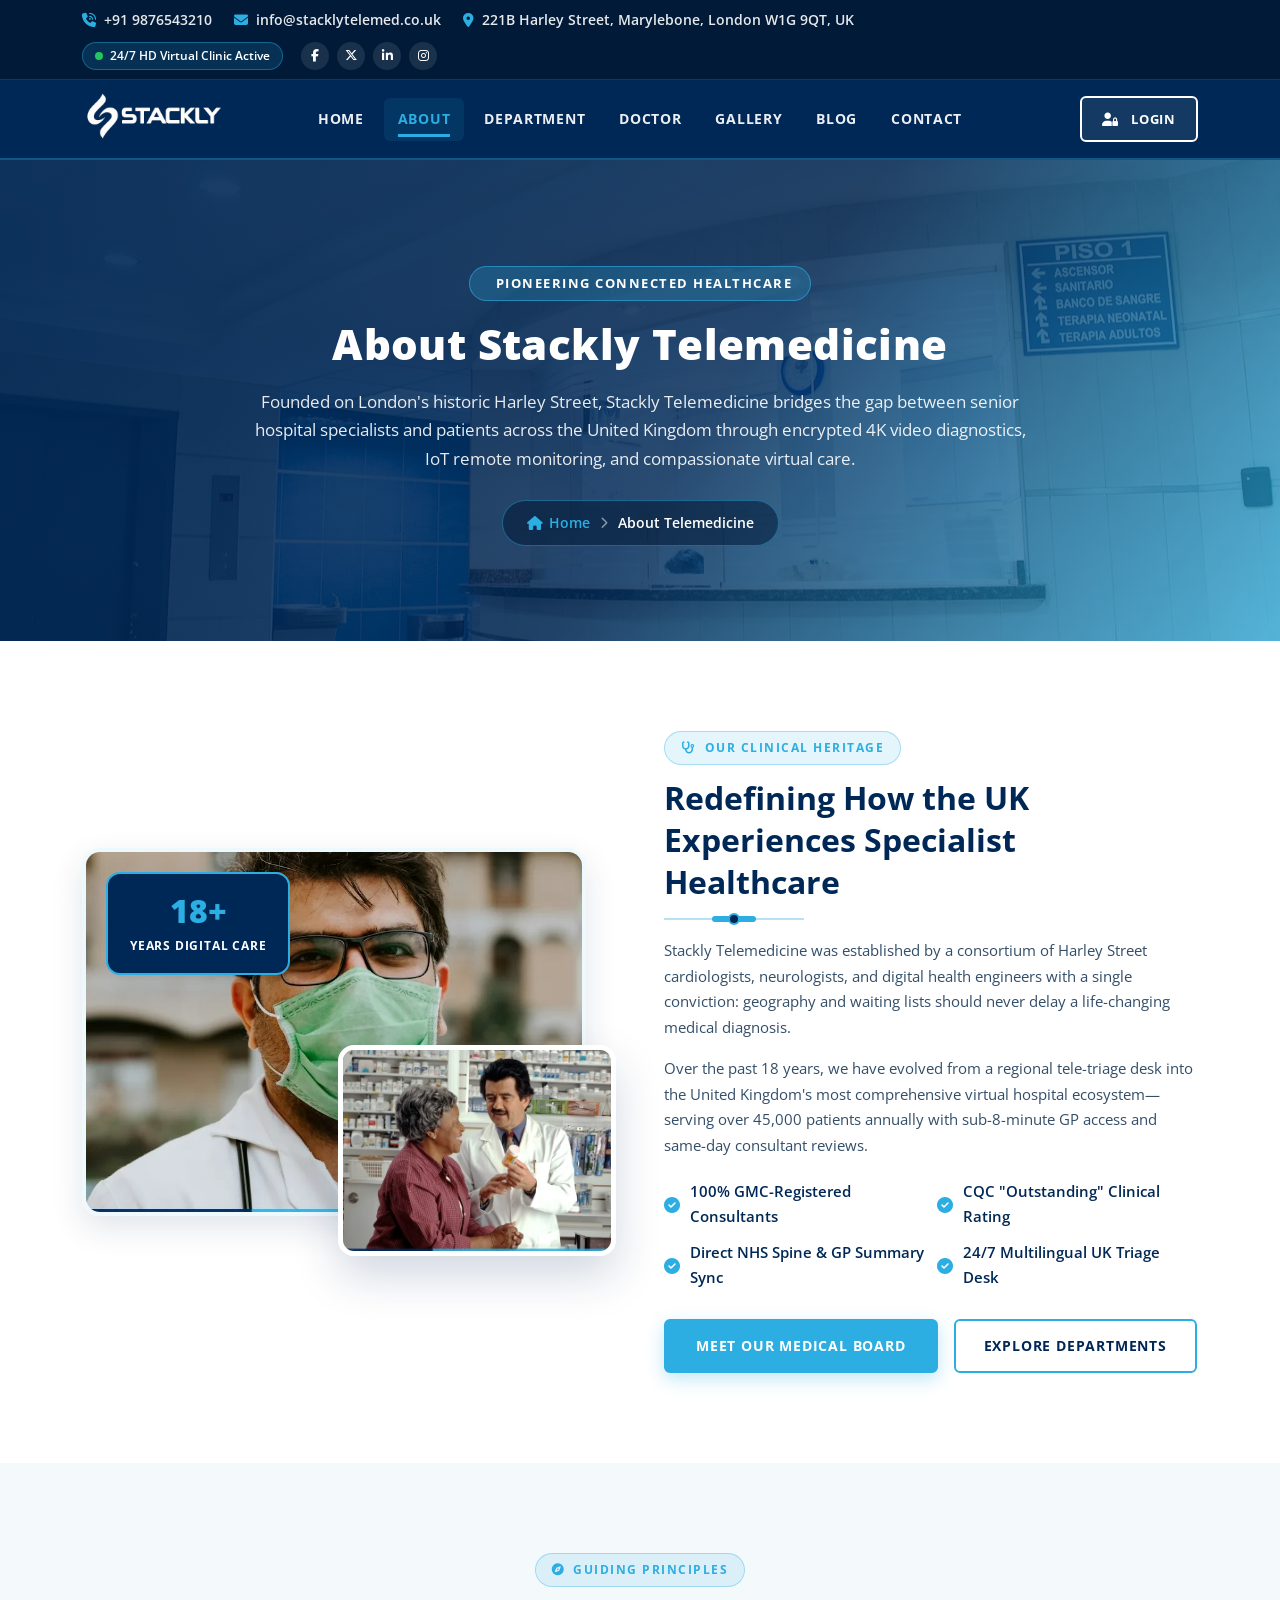
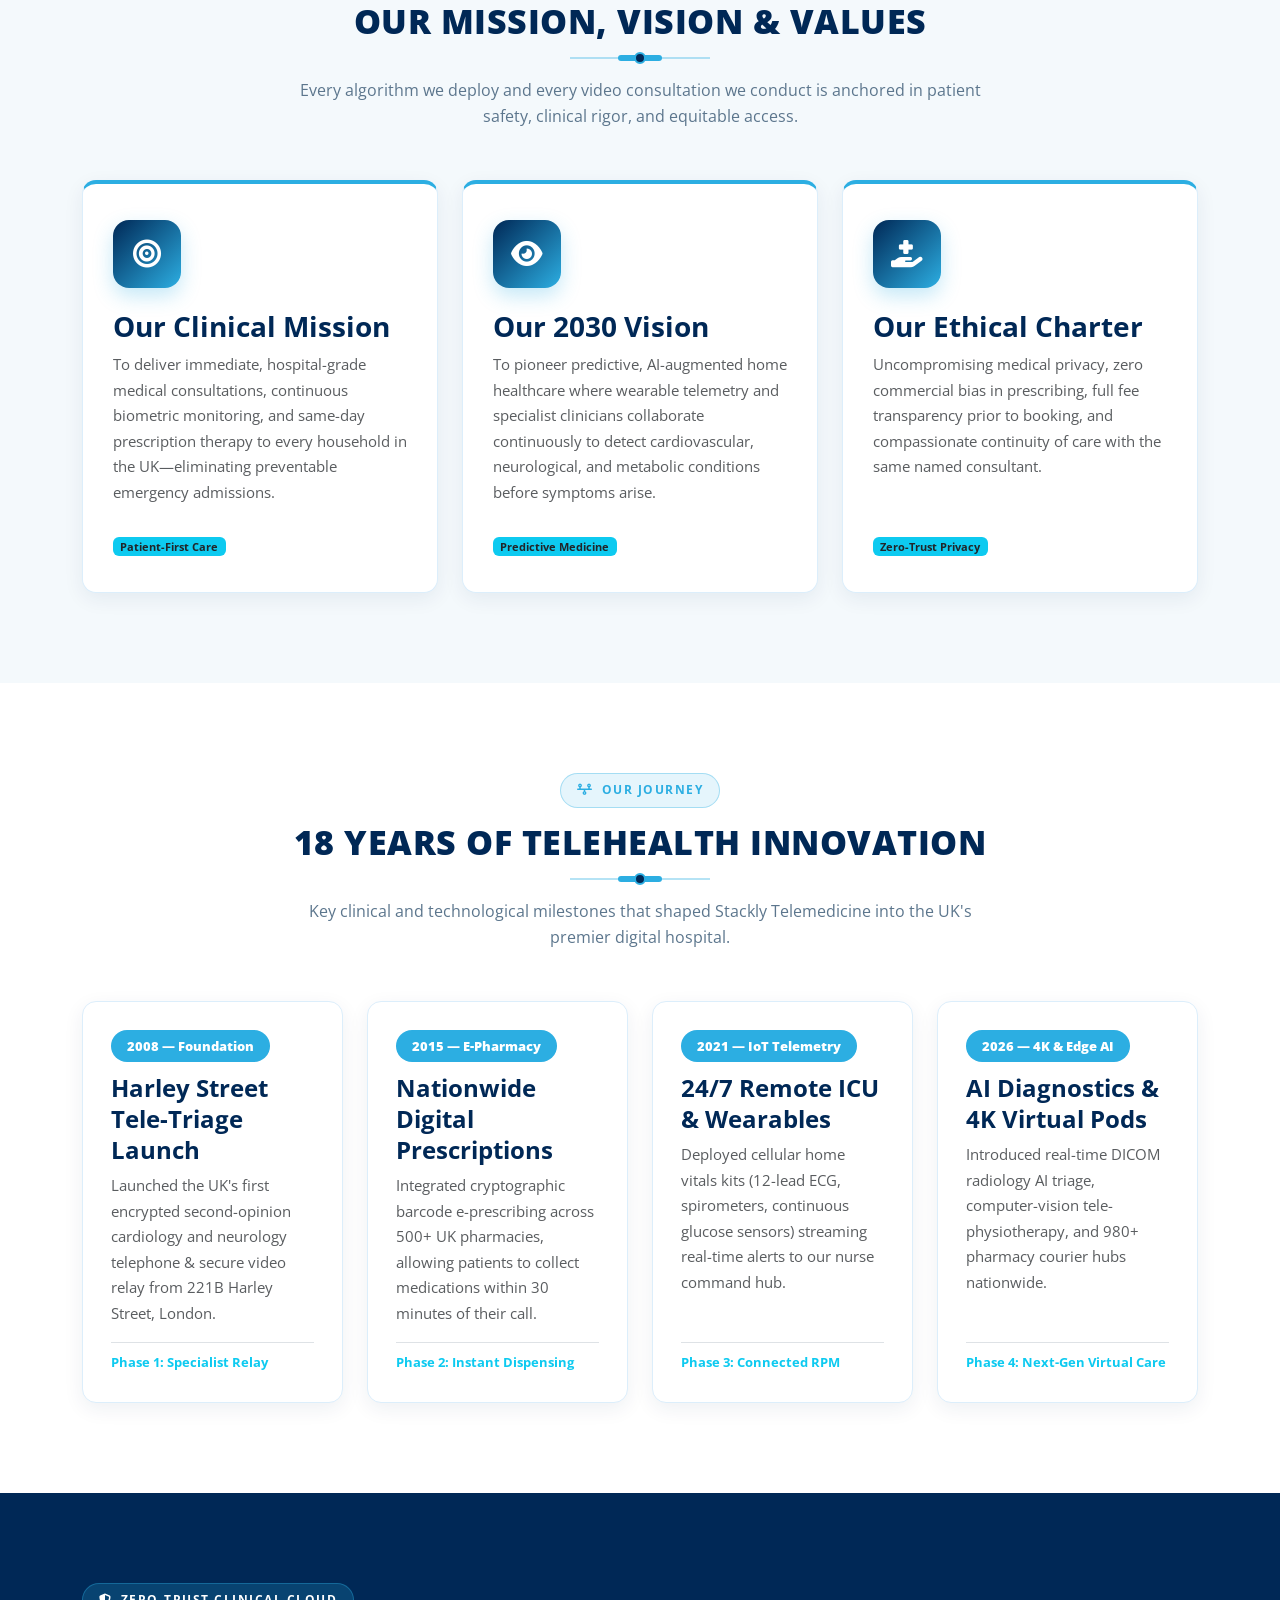
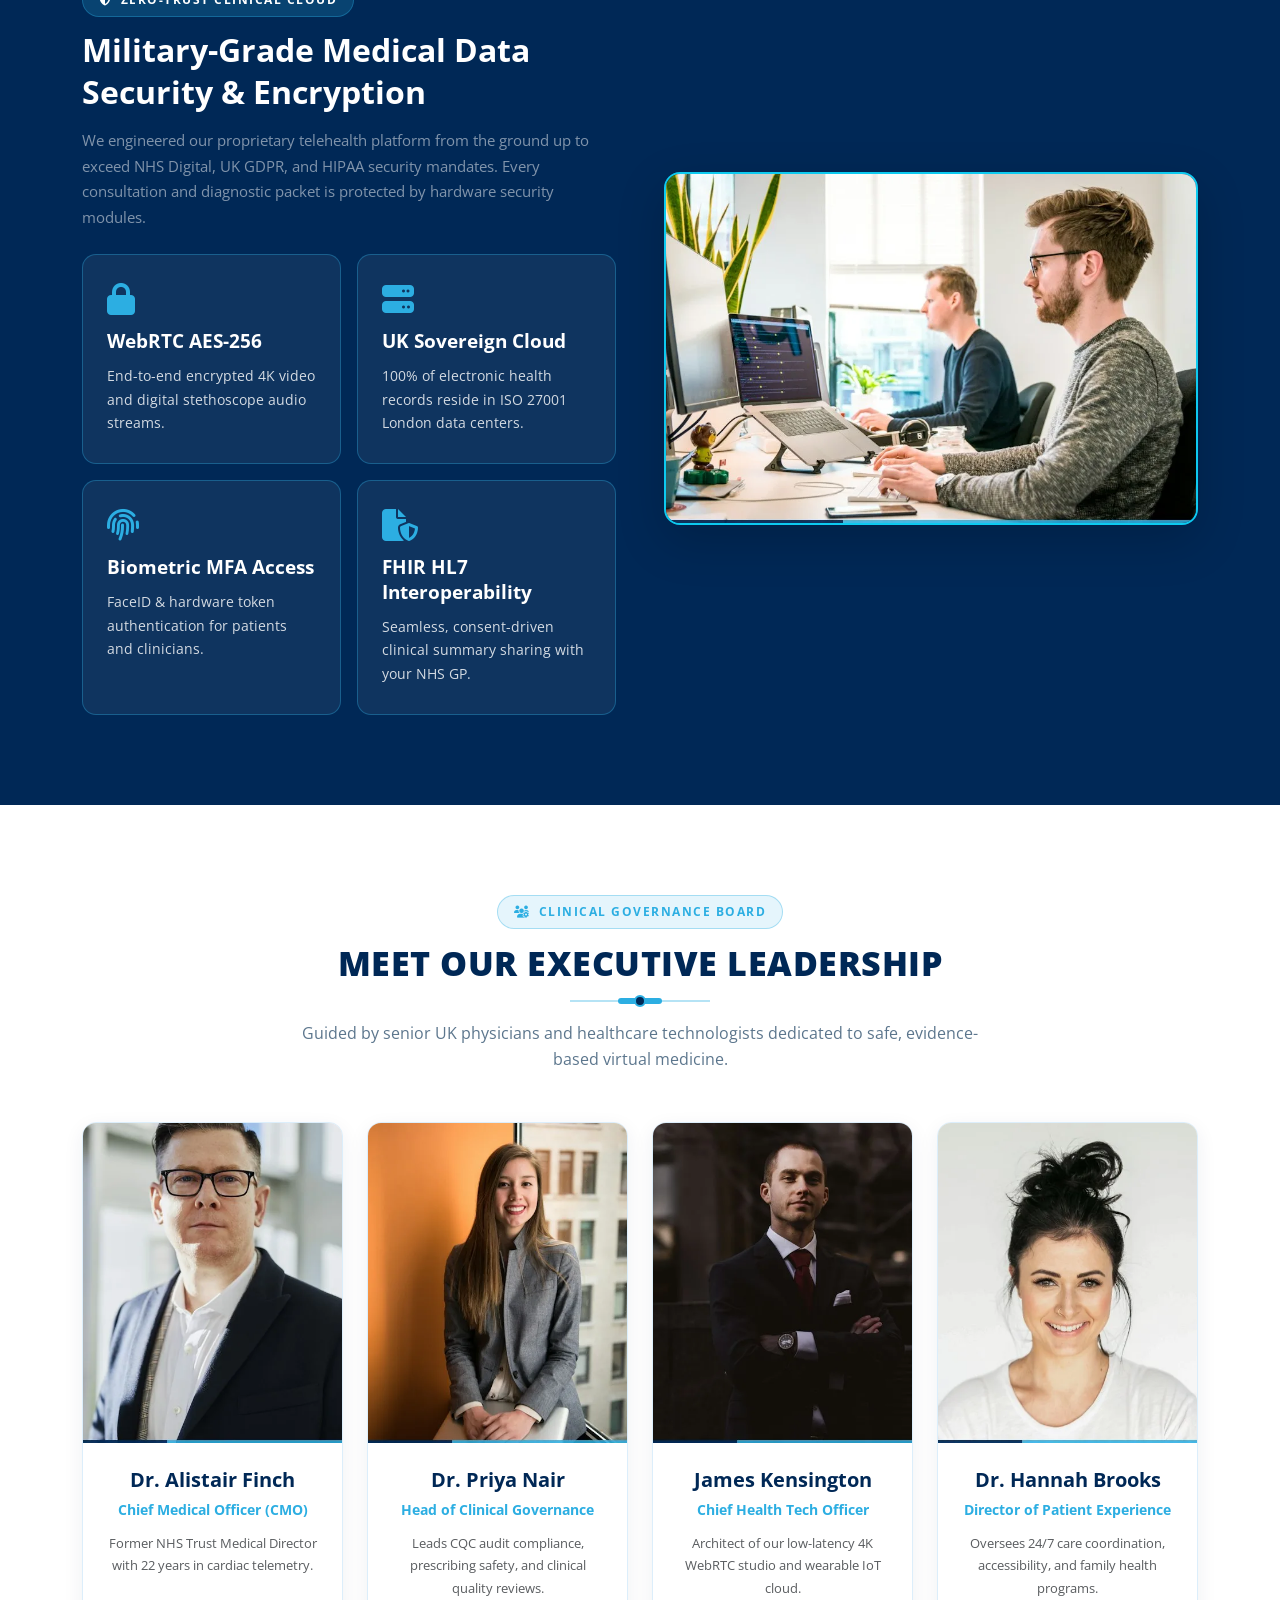
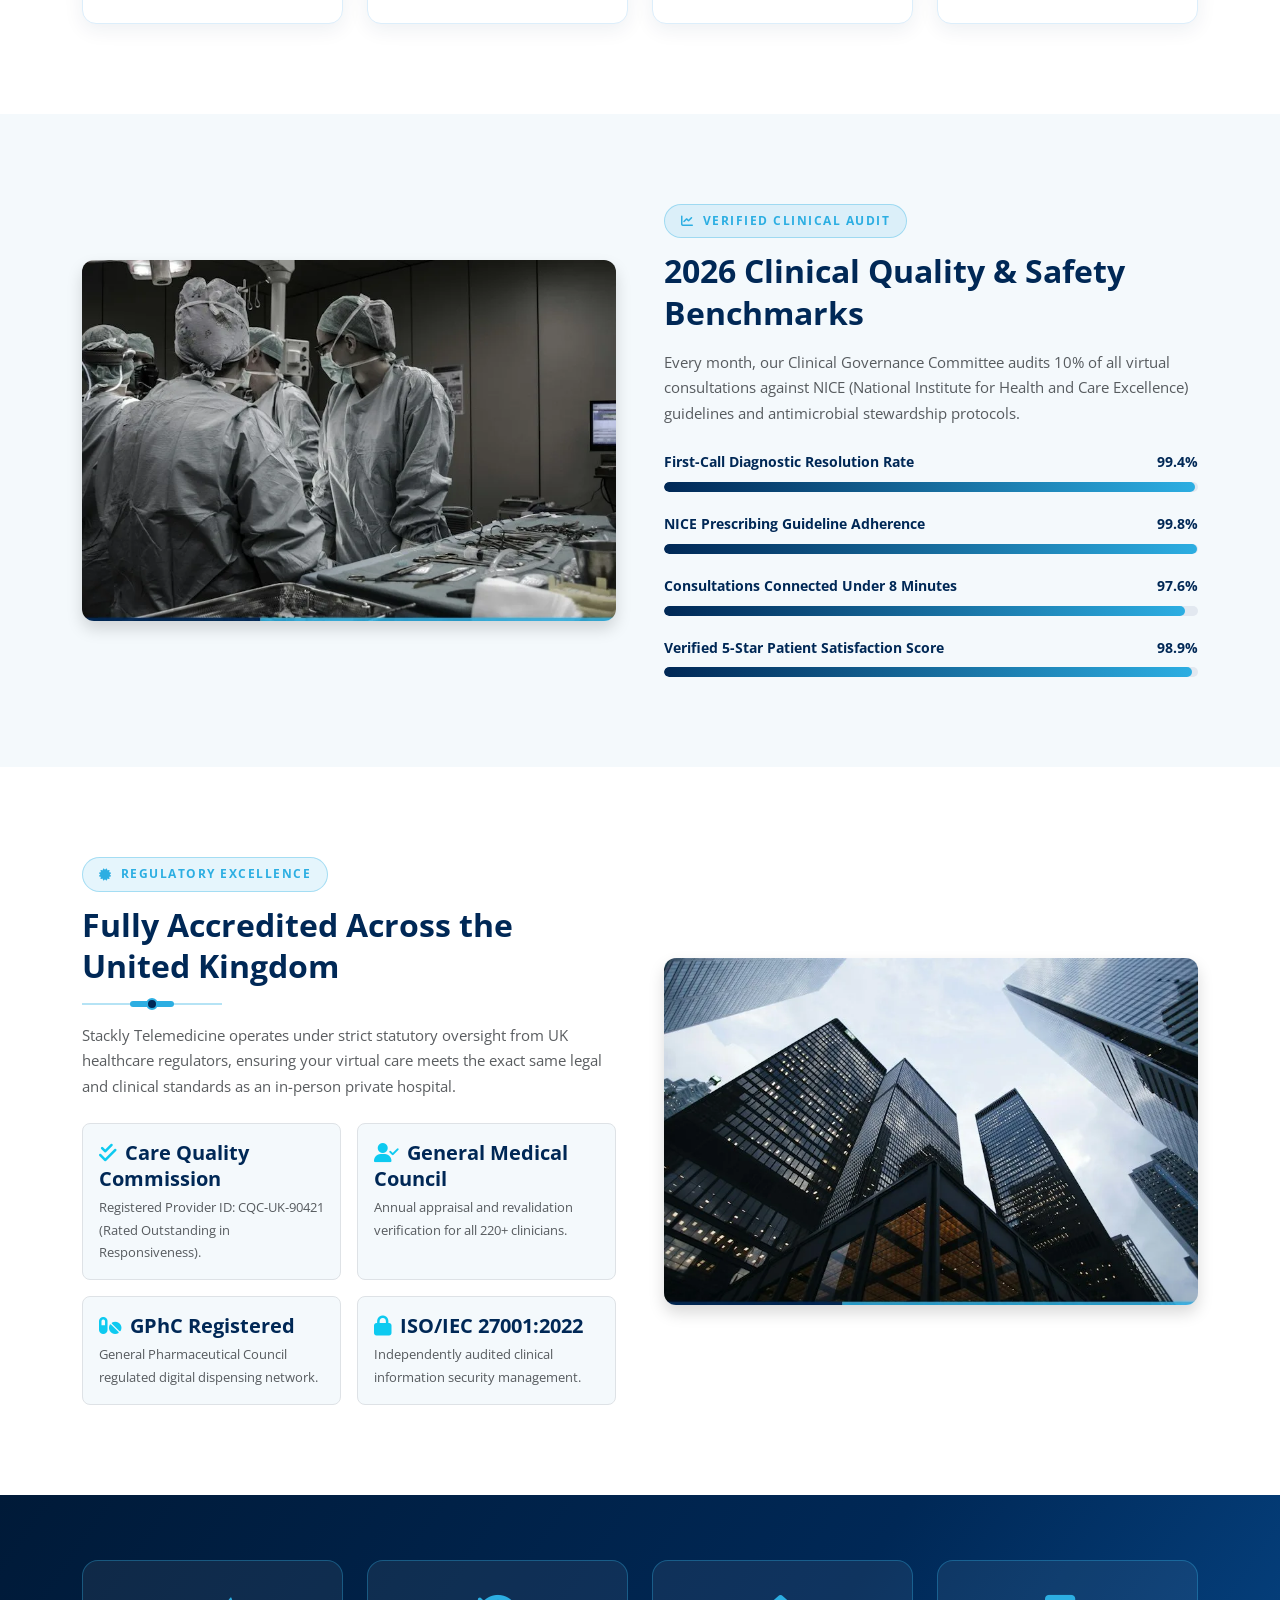
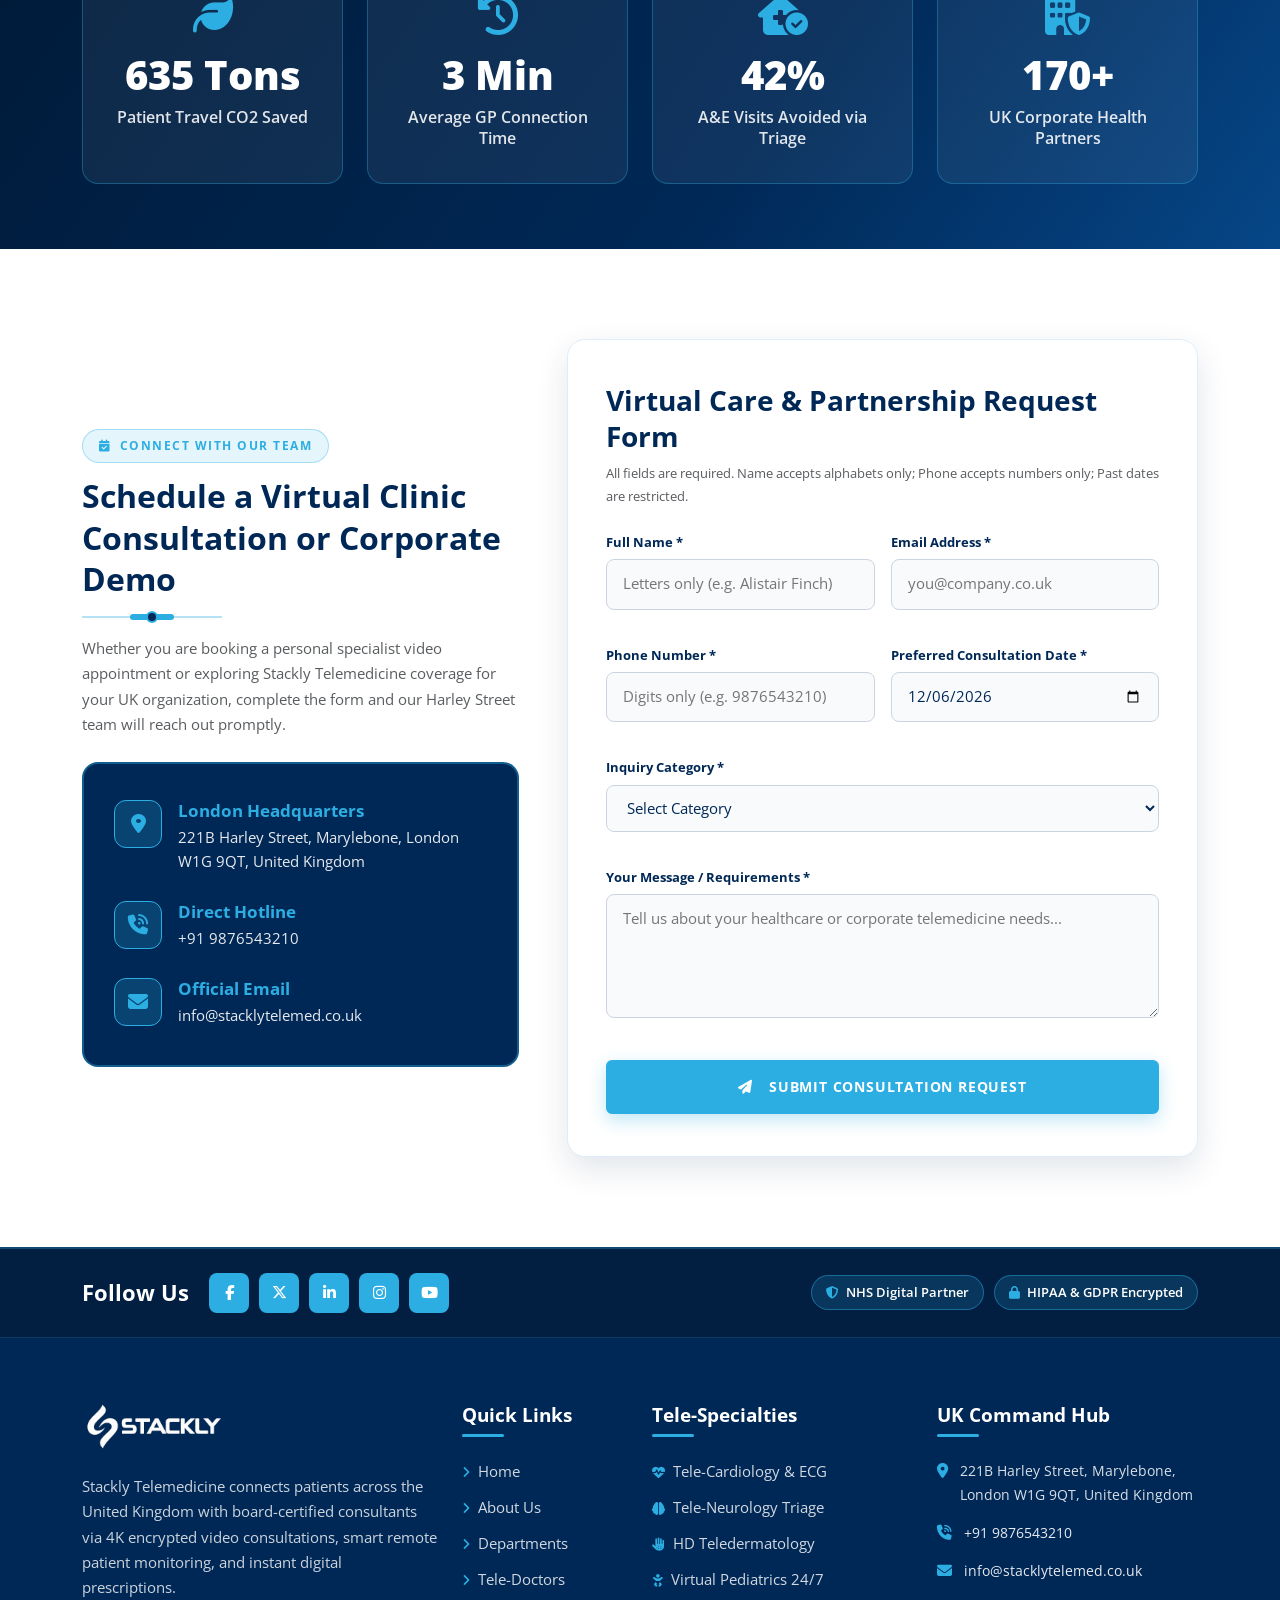
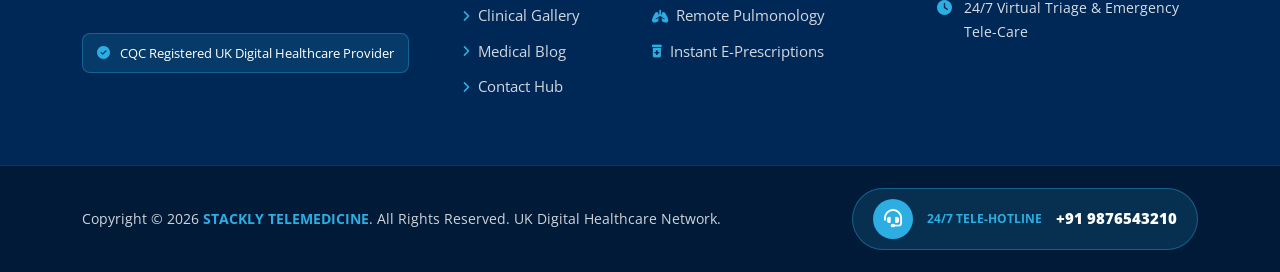
==== commit 8c2c5c5e: "refactor: form changes" ====
--- a/pages/about.html
+++ b/pages/about.html
@@ -907,6 +907,7 @@
                           name="uname"
                           class="tm-form-control"
                           data-validate="name"
+                          maxlength="16"
                           placeholder="Letters only (e.g. Alistair Finch)"
                           autocomplete="name"
                           required
@@ -940,7 +941,8 @@
                           name="unumber"
                           class="tm-form-control"
                           data-validate="phone"
-                          maxlength="15"
+                          minlength="10"
+                          maxlength="10"
                           placeholder="Digits only (e.g. 9876543210)"
                           autocomplete="tel"
                           required
--- a/assets/css/styles.css
+++ b/assets/css/styles.css
@@ -436,6 +436,17 @@
   justify-content: space-between;
   min-height: 78px;
   gap: 16px;
+  position: relative;
+}
+
+.tm-primary-nav {
+  position: absolute;
+  left: 50%;
+  transform: translateX(-50%);
+}
+
+.tm-header-cta {
+  margin-left: auto;
 }
 
 .tm-logo-link {
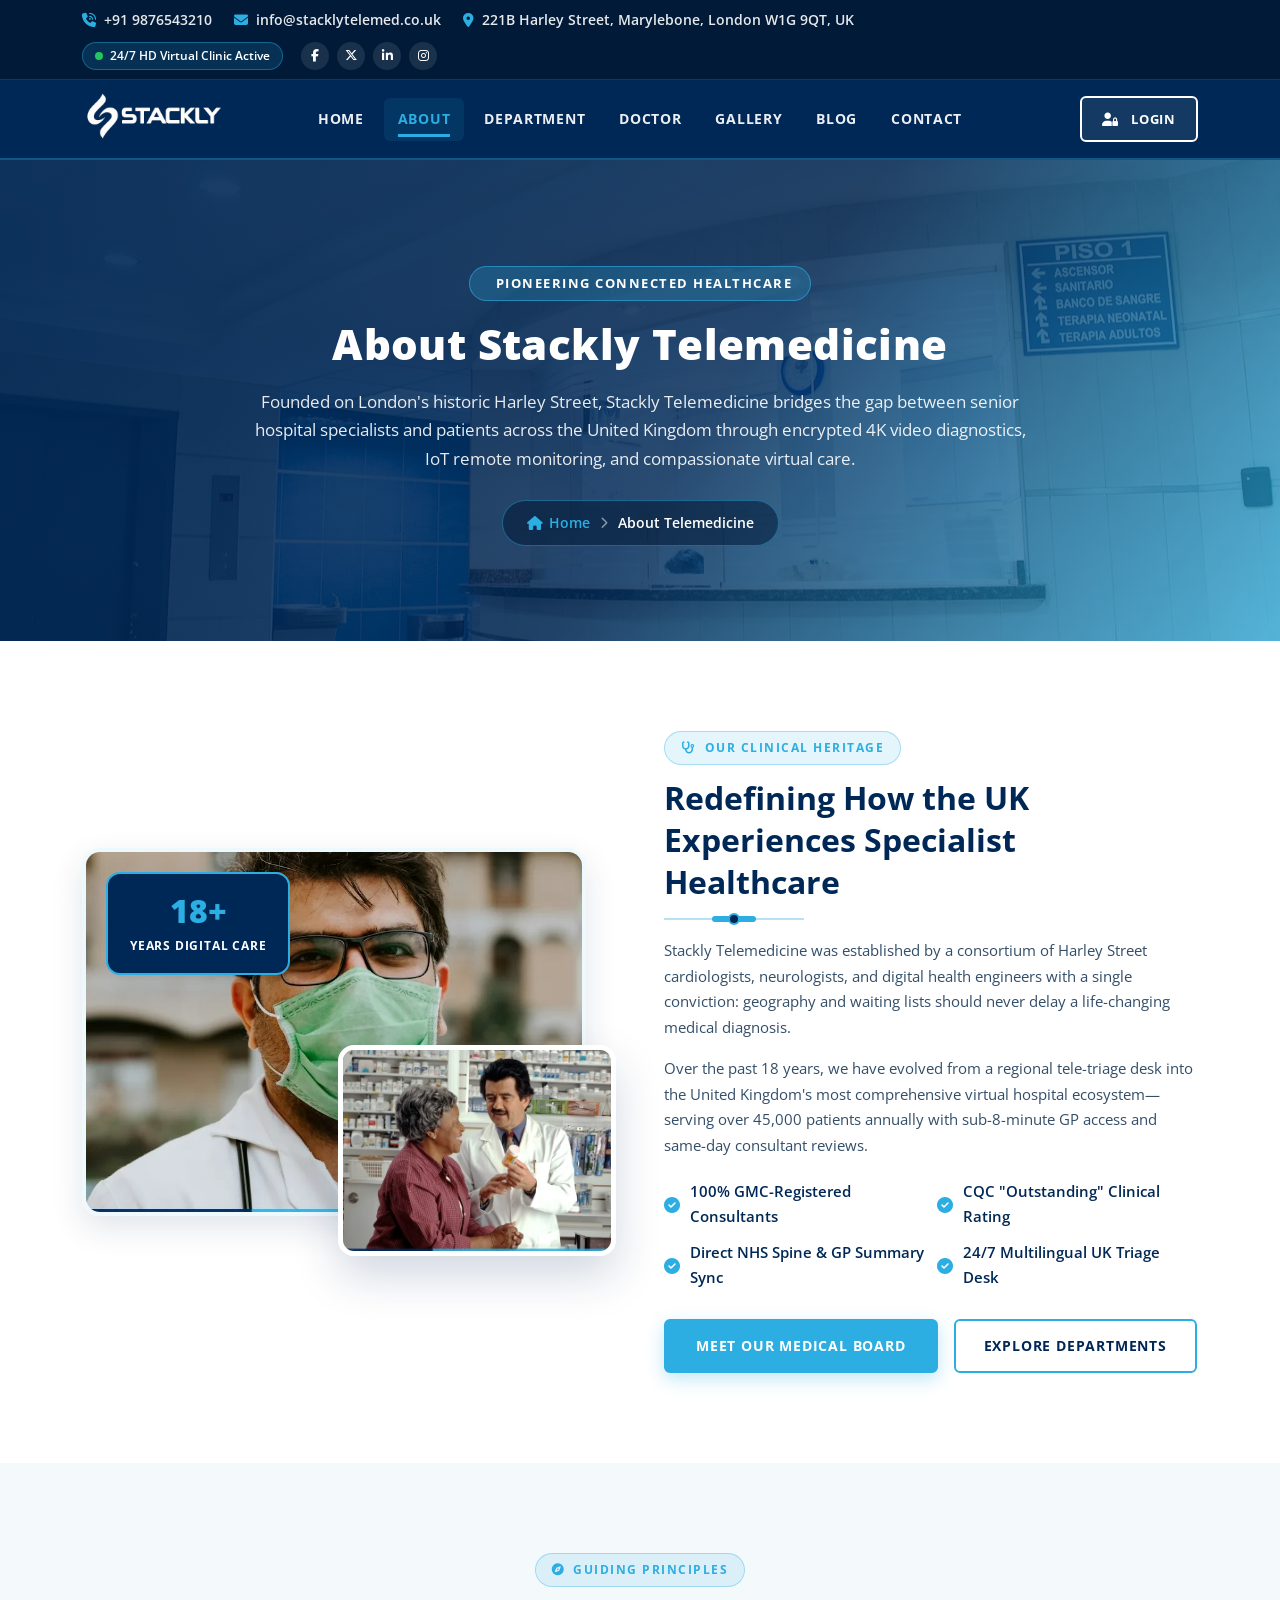
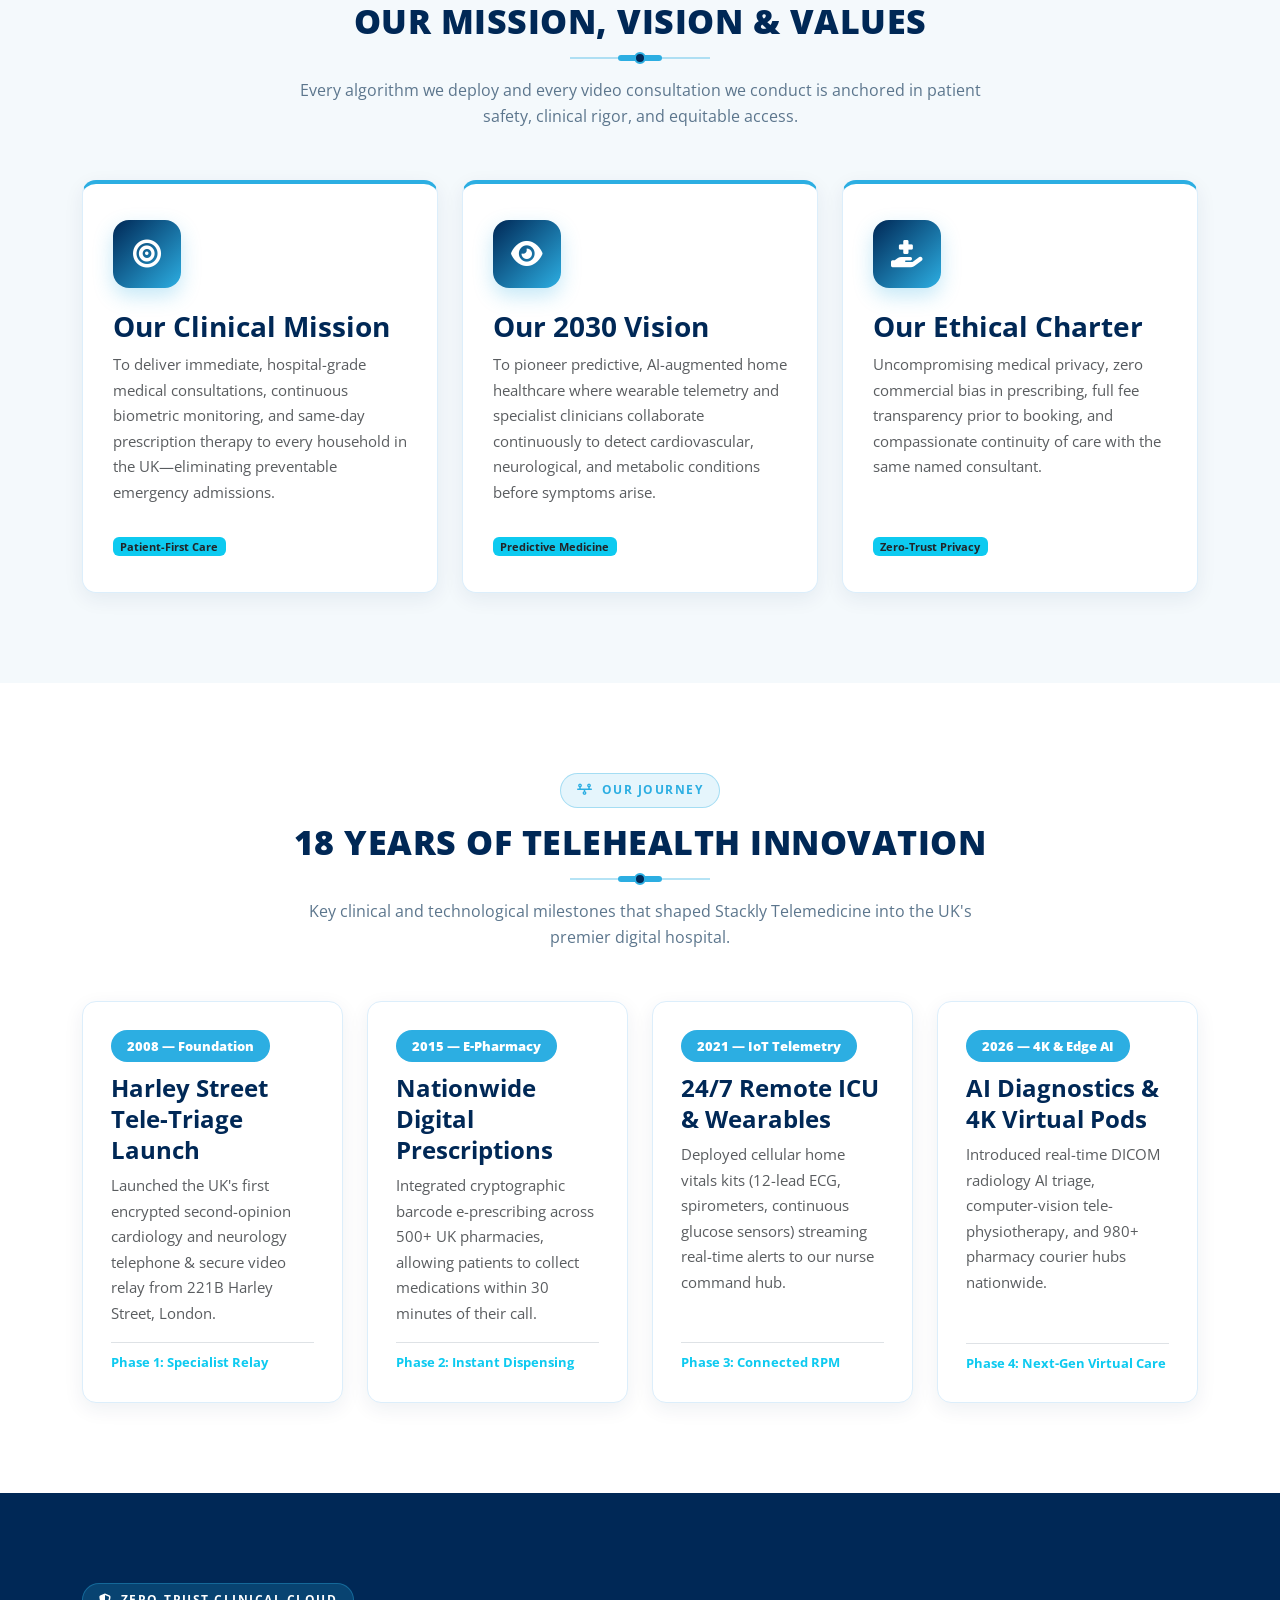
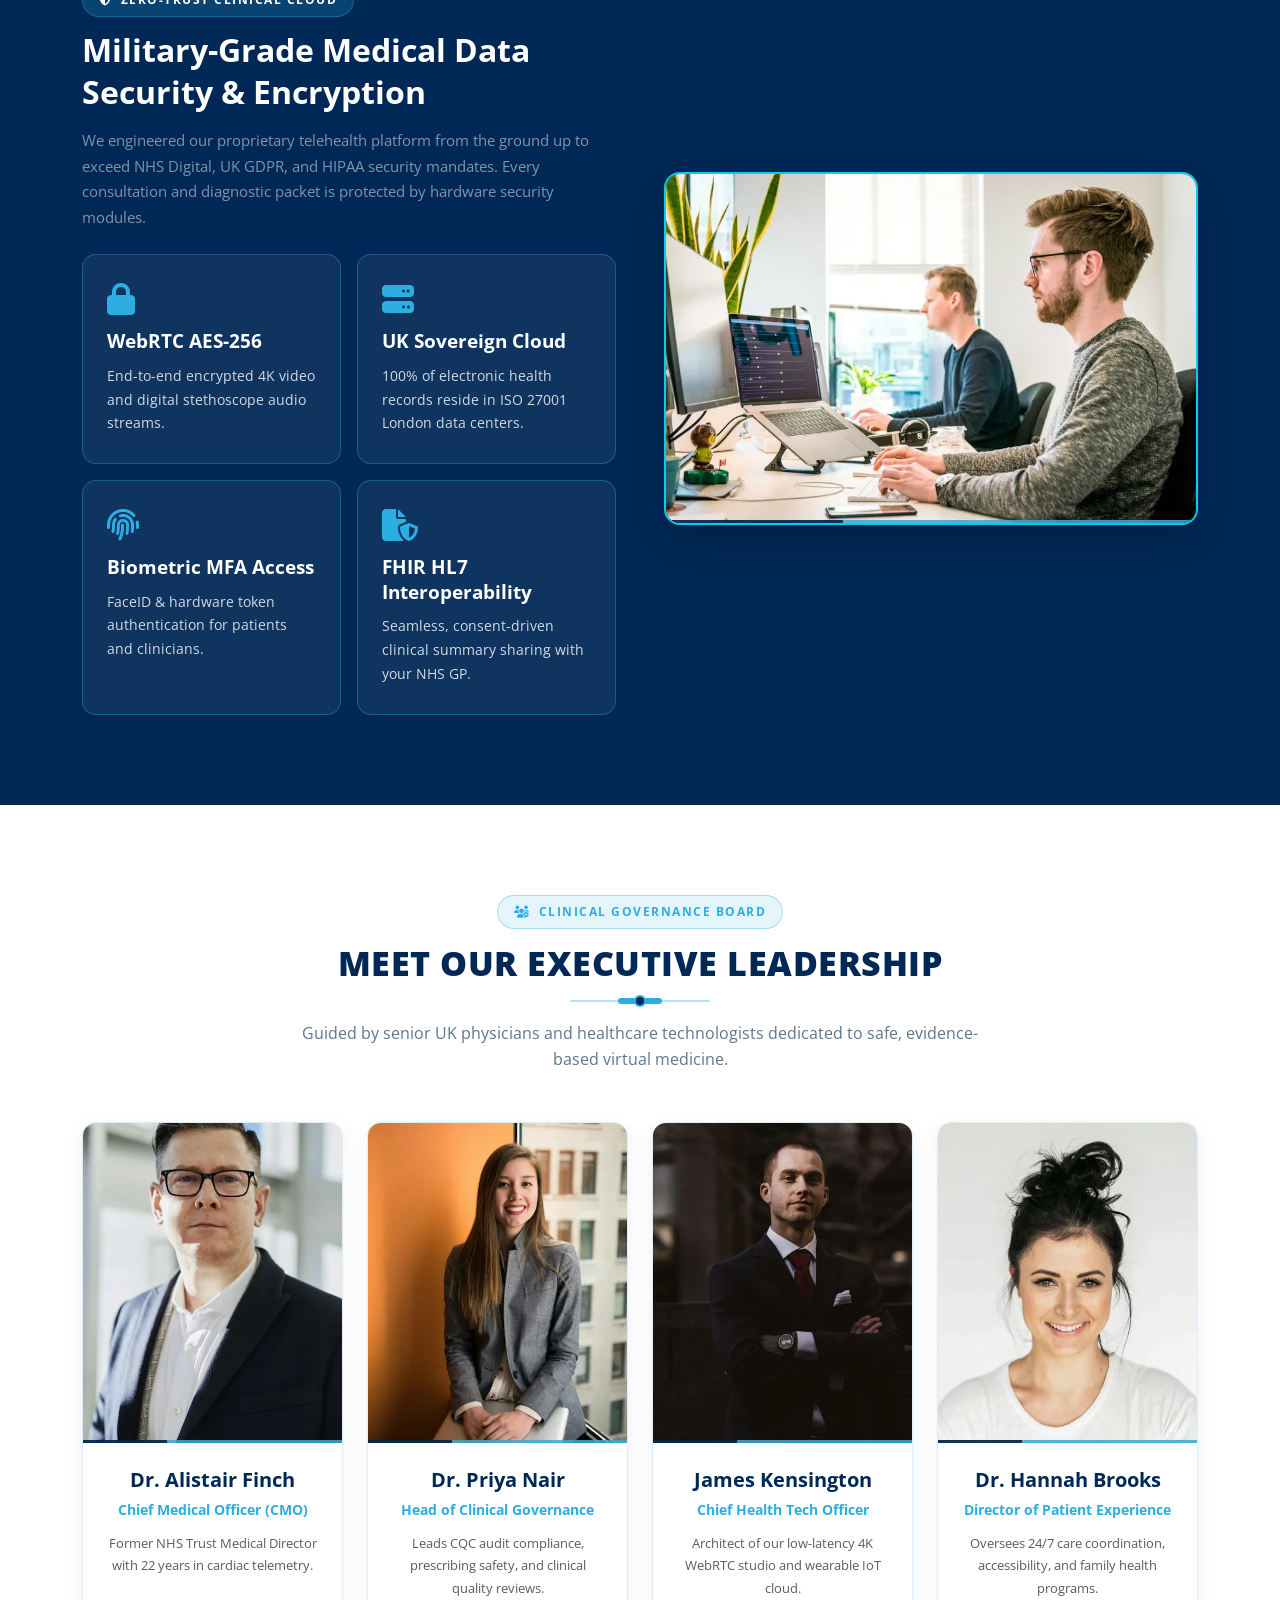
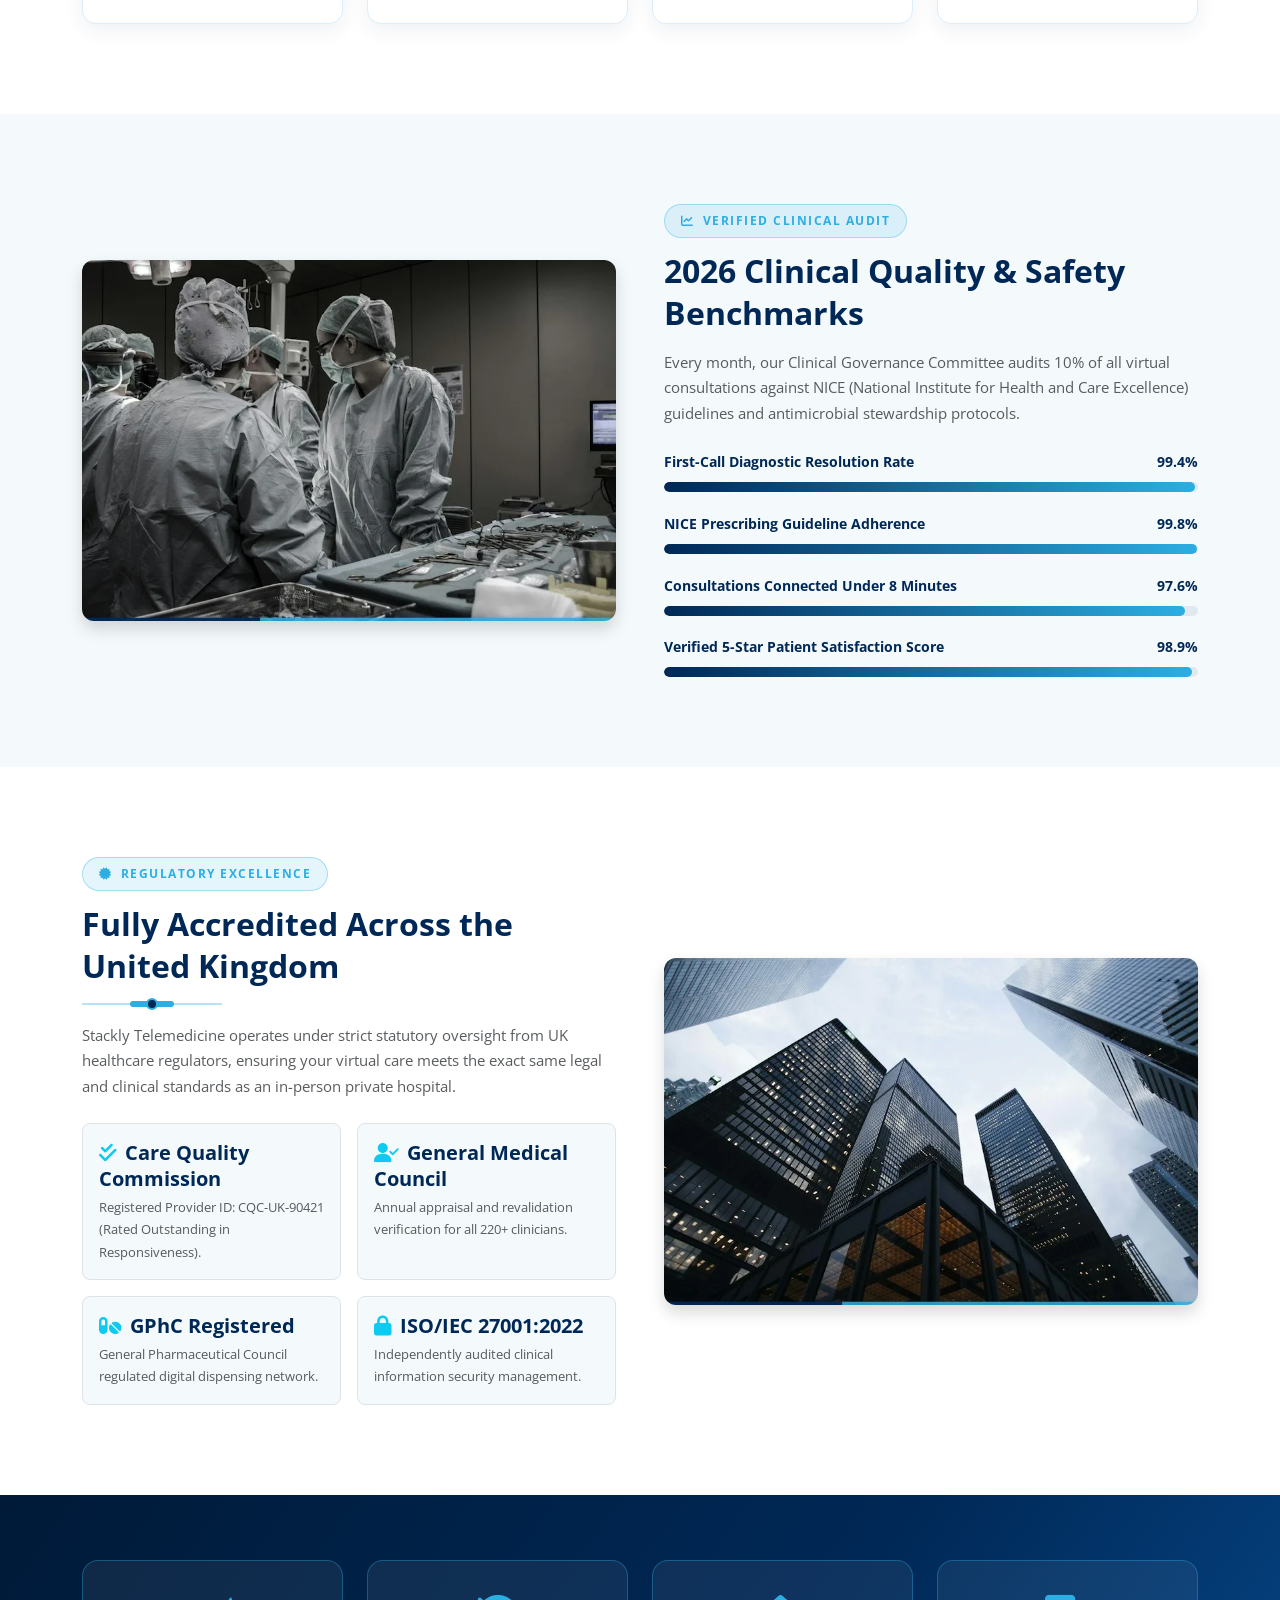
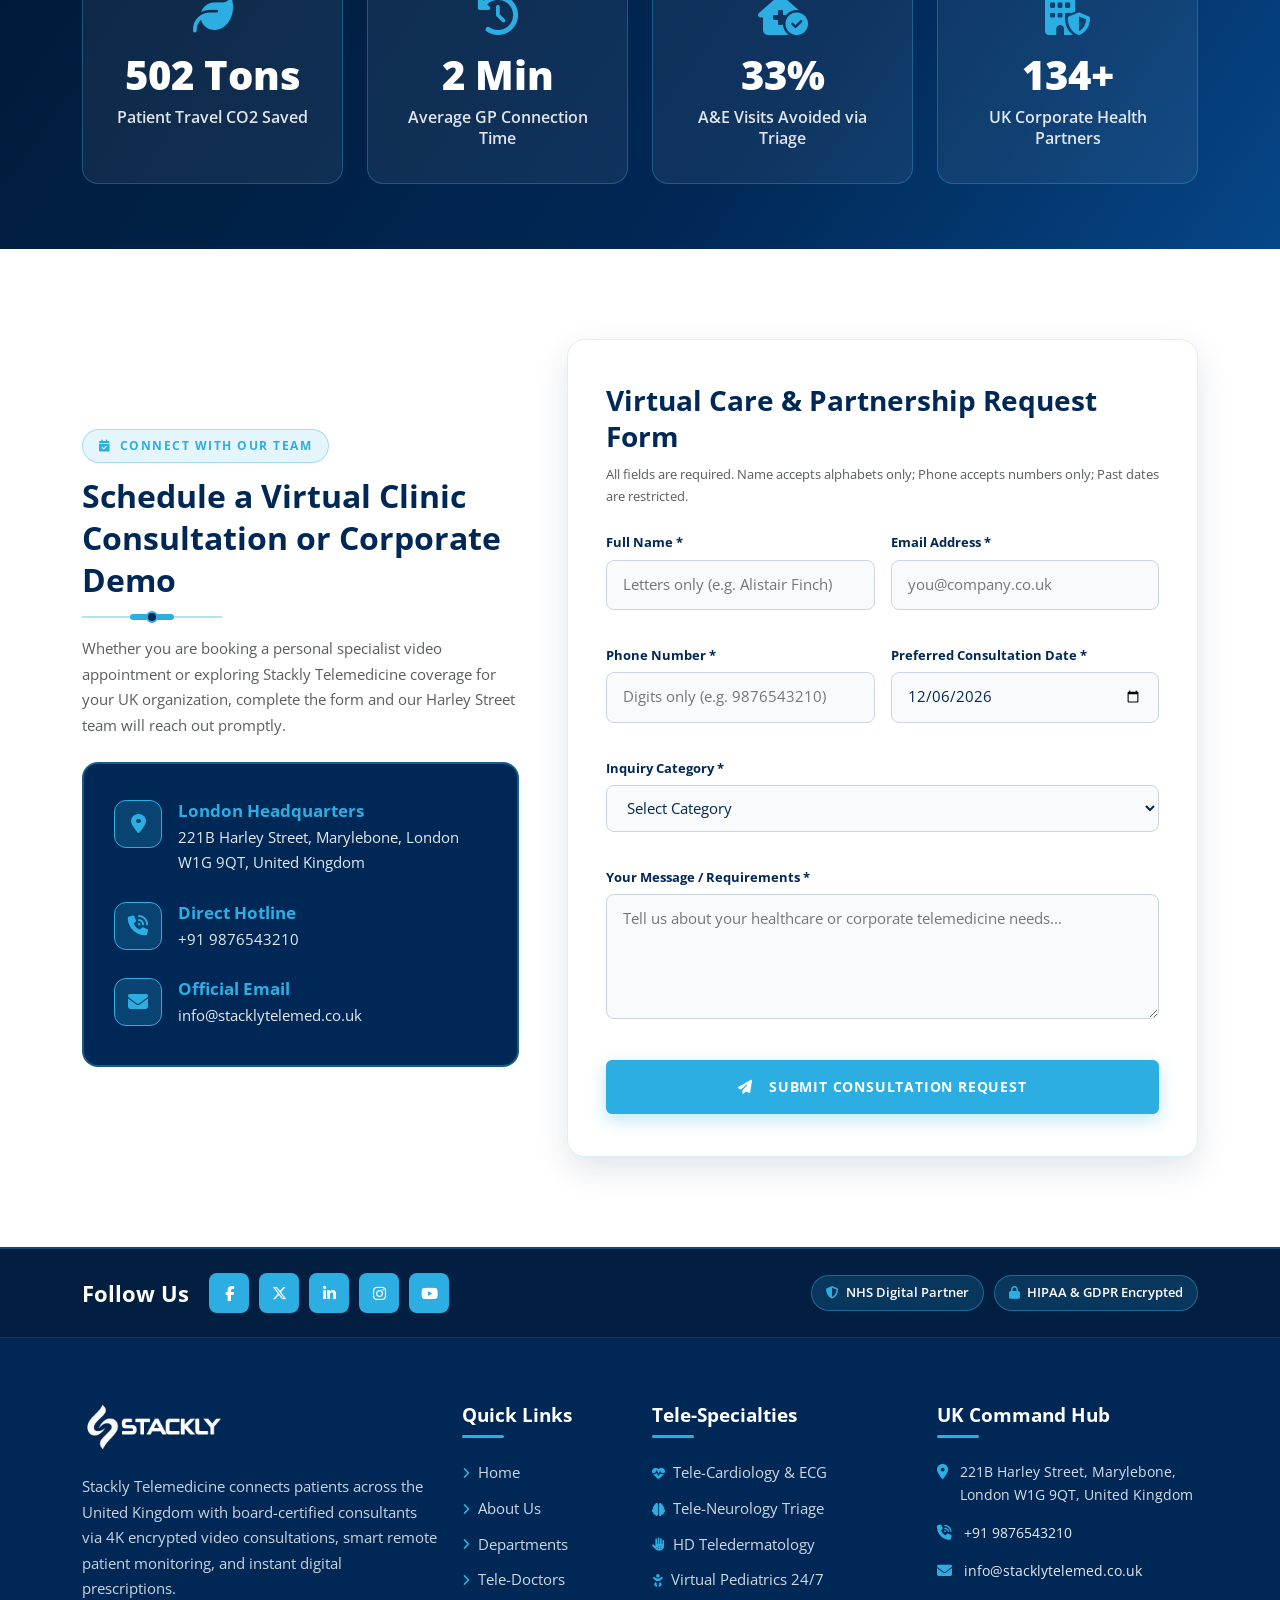
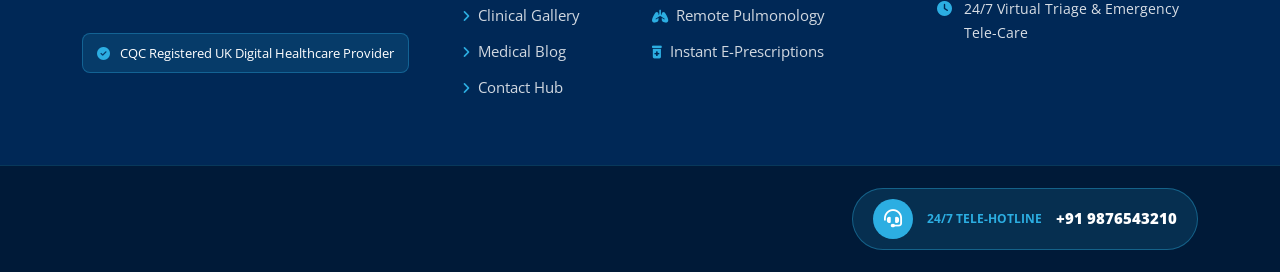
==== commit 27c1994f: "refactor: animations added" ====
--- a/pages/about.html
+++ b/pages/about.html
@@ -52,6 +52,7 @@
              SECTION 1: Common Page Banner & Breadcrumbs (Requirement 7)
              ================================================================== -->
       <section
+        data-reveal="fade-up"
         class="tm-page-banner"
         style="
           background-image: url(&quot;../assets/images/about/banner-bg.webp&quot;);
@@ -88,7 +89,7 @@
       <!-- ==================================================================
              SECTION 2: Our Founding Story & Digital Care Philosophy
              ================================================================== -->
-      <section class="tm-section-pad" id="our-story">
+      <section data-reveal="fade-up" class="tm-section-pad" id="our-story">
         <div class="container">
           <div class="row g-5 align-items-center">
             <div class="col-lg-6">
@@ -162,7 +163,11 @@
       <!-- ==================================================================
              SECTION 3: Mission, Vision & Core Clinical Values
              ================================================================== -->
-      <section class="tm-section-pad tm-gray-bg" id="mission-vision">
+      <section
+        data-reveal="fade-up"
+        class="tm-section-pad tm-gray-bg"
+        id="mission-vision"
+      >
         <div class="container">
           <div class="tm-section-heading text-center">
             <span class="tm-section-badge"
@@ -242,7 +247,11 @@
       <!-- ==================================================================
              SECTION 4: Evolution of Stackly Telemedicine (Timeline)
              ================================================================== -->
-      <section class="tm-section-pad" id="evolution-timeline">
+      <section
+        data-reveal="fade-up"
+        class="tm-section-pad"
+        id="evolution-timeline"
+      >
         <div class="container">
           <div class="tm-section-heading text-center">
             <span class="tm-section-badge"
@@ -338,7 +347,11 @@
       <!-- ==================================================================
              SECTION 5: Proprietary Telehealth Cloud & Security Architecture
              ================================================================== -->
-      <section class="tm-section-pad tm-dark-bg" id="security-architecture">
+      <section
+        data-reveal="fade-up"
+        class="tm-section-pad tm-dark-bg"
+        id="security-architecture"
+      >
         <div class="container">
           <div class="row g-5 align-items-center">
             <div class="col-lg-6">
@@ -415,7 +428,11 @@
       <!-- ==================================================================
              SECTION 6: Executive Clinical & Technology Leadership Board
              ================================================================== -->
-      <section class="tm-section-pad" id="executive-board">
+      <section
+        data-reveal="fade-up"
+        class="tm-section-pad"
+        id="executive-board"
+      >
         <div class="container">
           <div class="tm-section-heading text-center">
             <span class="tm-section-badge"
@@ -617,7 +634,11 @@
       <!-- ==================================================================
              SECTION 7: Clinical Governance & Quality Benchmarks
              ================================================================== -->
-      <section class="tm-section-pad tm-gray-bg" id="clinical-governance">
+      <section
+        data-reveal="fade-up"
+        class="tm-section-pad tm-gray-bg"
+        id="clinical-governance"
+      >
         <div class="container">
           <div class="row g-5 align-items-center">
             <div class="col-lg-6">
@@ -702,7 +723,7 @@
       <!-- ==================================================================
              SECTION 8: UK Accreditations & Regulatory Compliance Hub
              ================================================================== -->
-      <section class="tm-section-pad" id="accreditations">
+      <section data-reveal="fade-up" class="tm-section-pad" id="accreditations">
         <div class="container">
           <div class="row g-5 align-items-center">
             <div class="col-lg-6">
@@ -787,6 +808,7 @@
              SECTION 9: National Impact & Sustainability Metrics
              ================================================================== -->
       <section
+        data-reveal="fade-up"
         class="tm-section-pad-sm tm-fun-fact-wrap"
         id="sustainability-impact"
       >
@@ -833,7 +855,11 @@
       <!-- ==================================================================
              SECTION 10: Book a Corporate or Personal Virtual Care Demo (Validated Form)
              ================================================================== -->
-      <section class="tm-section-pad" id="about-consult-form">
+      <section
+        data-reveal="fade-up"
+        class="tm-section-pad"
+        id="about-consult-form"
+      >
         <div class="container">
           <div class="row g-5 align-items-center">
             <div class="col-lg-5">
--- a/assets/css/styles.css
+++ b/assets/css/styles.css
@@ -2542,3 +2542,708 @@
   border-color: var(--tm-light-blue);
   transform: translateY(-4px);
 }
+
+/* ==========================================================================
+   22. Home Page Telemedicine 4K Clinical Preloader (~2 Seconds)
+   ========================================================================== */
+body.tm-preloader-lock {
+  overflow: hidden !important;
+}
+
+.tm-preloader {
+  position: fixed;
+  inset: 0;
+  width: 100%;
+  height: 100vh;
+  z-index: 99999;
+  display: flex;
+  align-items: center;
+  justify-content: center;
+  padding: 20px;
+  background: radial-gradient(
+    circle at 50% 35%,
+    #04346c 0%,
+    var(--tm-dark-blue) 48%,
+    var(--tm-dark-blue-deep) 100%
+  );
+  overflow: hidden;
+  opacity: 1;
+  visibility: visible;
+  transition:
+    opacity 0.55s cubic-bezier(0.4, 0, 0.2, 1),
+    visibility 0.55s cubic-bezier(0.4, 0, 0.2, 1),
+    transform 0.55s cubic-bezier(0.4, 0, 0.2, 1);
+}
+
+.tm-preloader.is-loaded {
+  opacity: 0;
+  visibility: hidden;
+  pointer-events: none;
+  transform: scale(1.035);
+}
+
+/* Subtle Telemetry Grid & Ambient Glows */
+.tm-preloader-bg-grid {
+  position: absolute;
+  inset: 0;
+  background-image:
+    linear-gradient(rgba(44, 174, 226, 0.06) 1px, transparent 1px),
+    linear-gradient(90deg, rgba(44, 174, 226, 0.06) 1px, transparent 1px);
+  background-size: 38px 38px;
+  mask-image: radial-gradient(circle at center, black 35%, transparent 85%);
+  -webkit-mask-image: radial-gradient(
+    circle at center,
+    black 35%,
+    transparent 85%
+  );
+  pointer-events: none;
+}
+
+.tm-preloader-glow {
+  position: absolute;
+  border-radius: 50%;
+  filter: blur(85px);
+  pointer-events: none;
+  opacity: 0.45;
+}
+
+.tm-preloader-glow.tm-glow-1 {
+  width: 380px;
+  height: 380px;
+  background: var(--tm-light-blue);
+  top: -90px;
+  left: -80px;
+  animation: tmGlowPulse 4s ease-in-out infinite alternate;
+}
+
+.tm-preloader-glow.tm-glow-2 {
+  width: 340px;
+  height: 340px;
+  background: var(--tm-success);
+  bottom: -90px;
+  right: -70px;
+  animation: tmGlowPulse 4s ease-in-out infinite alternate-reverse;
+}
+
+/* Ambient Floating Clinical Icons */
+.tm-preloader-floating-icons {
+  position: absolute;
+  inset: 0;
+  pointer-events: none;
+}
+
+.tm-float-icon {
+  position: absolute;
+  width: 52px;
+  height: 52px;
+  border-radius: 14px;
+  background: rgba(255, 255, 255, 0.04);
+  border: 1px solid rgba(44, 174, 226, 0.18);
+  color: rgba(44, 174, 226, 0.35);
+  display: flex;
+  align-items: center;
+  justify-content: center;
+  font-size: 22px;
+  backdrop-filter: blur(4px);
+  animation: tmFloatAmbient 5s ease-in-out infinite;
+}
+
+.tm-float-icon.i-1 {
+  top: 14%;
+  left: 12%;
+  animation-delay: 0s;
+}
+
+.tm-float-icon.i-2 {
+  top: 18%;
+  right: 13%;
+  animation-delay: 0.8s;
+}
+
+.tm-float-icon.i-3 {
+  bottom: 16%;
+  left: 15%;
+  animation-delay: 1.5s;
+}
+
+.tm-float-icon.i-4 {
+  bottom: 14%;
+  right: 12%;
+  animation-delay: 2.2s;
+}
+
+/* Central Glassmorphic Telemetry Card */
+.tm-preloader-card {
+  position: relative;
+  z-index: 2;
+  width: 100%;
+  max-width: 470px;
+  background: rgba(0, 32, 68, 0.68);
+  border: 1px solid rgba(44, 174, 226, 0.32);
+  border-radius: 24px;
+  padding: 32px 30px 28px;
+  text-align: center;
+  backdrop-filter: blur(18px);
+  -webkit-backdrop-filter: blur(18px);
+  box-shadow:
+    0 25px 60px rgba(0, 12, 28, 0.65),
+    inset 0 1px 0 rgba(255, 255, 255, 0.15);
+}
+
+/* Top Live Security Badge */
+.tm-preloader-badge {
+  display: inline-flex;
+  align-items: center;
+  gap: 8px;
+  background: rgba(44, 174, 226, 0.14);
+  border: 1px solid rgba(44, 174, 226, 0.4);
+  color: #e0f6ff;
+  font-size: 11px;
+  font-weight: 700;
+  letter-spacing: 1.3px;
+  text-transform: uppercase;
+  padding: 6px 15px;
+  border-radius: 50px;
+  margin-bottom: 24px;
+}
+
+.tm-live-dot {
+  width: 8px;
+  height: 8px;
+  border-radius: 50%;
+  background-color: var(--tm-success);
+  box-shadow: 0 0 0 0 rgba(16, 185, 129, 0.7);
+  animation: tmLivePing 1.4s infinite;
+}
+
+/* Orbital Biometric Radar & Core Logo */
+.tm-preloader-scanner {
+  position: relative;
+  width: 158px;
+  height: 158px;
+  margin: 0 auto 22px;
+  display: flex;
+  align-items: center;
+  justify-content: center;
+}
+
+.tm-orbit-ring {
+  position: absolute;
+  border-radius: 50%;
+  pointer-events: none;
+}
+
+.tm-orbit-ring.tm-ring-outer {
+  inset: 0;
+  border: 1.5px dashed rgba(44, 174, 226, 0.42);
+  animation: tmOrbitSpin 10s linear infinite;
+}
+
+.tm-orbit-ring.tm-ring-middle {
+  inset: 14px;
+  border: 2px solid transparent;
+  border-top-color: var(--tm-light-blue);
+  border-right-color: rgba(44, 174, 226, 0.35);
+  border-bottom-color: var(--tm-success);
+  animation: tmOrbitSpinReverse 2.4s cubic-bezier(0.55, 0.15, 0.45, 0.85)
+    infinite;
+}
+
+.tm-orbit-ring.tm-ring-inner {
+  inset: 28px;
+  border: 1px solid rgba(255, 255, 255, 0.14);
+  background: radial-gradient(
+    circle,
+    rgba(44, 174, 226, 0.18) 0%,
+    rgba(0, 40, 86, 0.4) 100%
+  );
+  box-shadow: 0 0 28px rgba(44, 174, 226, 0.25);
+}
+
+/* 4 Cardinal Medical Telemetry Nodes */
+.tm-orbit-node {
+  position: absolute;
+  width: 28px;
+  height: 28px;
+  border-radius: 50%;
+  background: var(--tm-dark-blue);
+  border: 1.5px solid var(--tm-light-blue);
+  color: var(--tm-light-blue);
+  display: flex;
+  align-items: center;
+  justify-content: center;
+  font-size: 11px;
+  box-shadow: 0 4px 12px rgba(0, 0, 0, 0.35);
+  z-index: 3;
+}
+
+.tm-orbit-node.tm-node-top {
+  top: -6px;
+  left: 50%;
+  transform: translateX(-50%);
+}
+
+.tm-orbit-node.tm-node-right {
+  right: -6px;
+  top: 50%;
+  transform: translateY(-50%);
+}
+
+.tm-orbit-node.tm-node-bottom {
+  bottom: -6px;
+  left: 50%;
+  transform: translateX(-50%);
+}
+
+.tm-orbit-node.tm-node-left {
+  left: -6px;
+  top: 50%;
+  transform: translateY(-50%);
+}
+
+.tm-scanner-core {
+  position: relative;
+  z-index: 4;
+  width: 88px;
+  height: 88px;
+  border-radius: 50%;
+  background: var(--tm-white);
+  display: flex;
+  align-items: center;
+  justify-content: center;
+  padding: 14px;
+  background: linear-gradient(135deg, var(--tm-light-blue), #0d8ec2);
+
+  box-shadow:
+    0 0 0 6px rgba(44, 174, 226, 0.18),
+    0 10px 25px rgba(0, 0, 0, 0.35);
+  animation: tmCoreHeartbeat 1.25s ease-in-out infinite;
+}
+
+.tm-preloader-logo {
+  max-width: 100%;
+  max-height: 46px;
+  width: auto;
+  height: auto;
+  object-fit: contain;
+}
+
+.tm-core-pulse-badge {
+  position: absolute;
+  bottom: -4px;
+  right: -4px;
+  width: 28px;
+  height: 28px;
+  border-radius: 50%;
+  background: linear-gradient(135deg, var(--tm-light-blue), #0d8ec2);
+  color: var(--tm-white);
+  border: 2px solid var(--tm-dark-blue-deep);
+  display: flex;
+  align-items: center;
+  justify-content: center;
+  font-size: 12px;
+  box-shadow: 0 4px 10px rgba(44, 174, 226, 0.45);
+}
+
+/* Brand Heading */
+.tm-preloader-title {
+  color: var(--tm-white);
+  font-size: 21px;
+  font-weight: 800;
+  letter-spacing: 1px;
+  margin-bottom: 4px;
+  text-transform: uppercase;
+}
+
+.tm-preloader-title span {
+  color: var(--tm-light-blue);
+}
+
+.tm-preloader-subtitle {
+  color: rgba(255, 255, 255, 0.74);
+  font-size: 13px;
+  margin-bottom: 18px;
+}
+
+/* Live ECG / EKG Waveform Monitor Box */
+.tm-ecg-monitor {
+  background: rgba(0, 18, 40, 0.65);
+  border: 1px solid rgba(44, 174, 226, 0.24);
+  border-radius: 14px;
+  padding: 10px 14px 8px;
+  margin-bottom: 18px;
+  position: relative;
+  overflow: hidden;
+}
+
+.tm-ecg-header {
+  display: flex;
+  align-items: center;
+  justify-content: space-between;
+  font-size: 10.5px;
+  font-weight: 700;
+  letter-spacing: 0.8px;
+  margin-bottom: 4px;
+}
+
+.tm-ecg-label {
+  color: var(--tm-light-blue);
+  display: inline-flex;
+  align-items: center;
+  gap: 5px;
+}
+
+.tm-ecg-bpm {
+  color: var(--tm-success);
+  display: inline-flex;
+  align-items: center;
+  gap: 5px;
+}
+
+.tm-ecg-bpm i {
+  animation: tmCoreHeartbeat 0.95s ease-in-out infinite;
+}
+
+.tm-ecg-svg {
+  width: 100%;
+  height: 46px;
+  display: block;
+}
+
+.tm-ecg-grid-line {
+  stroke: rgba(44, 174, 226, 0.14);
+  stroke-width: 1;
+  stroke-dasharray: 4 4;
+}
+
+.tm-ecg-path {
+  stroke-dasharray: 650;
+  stroke-dashoffset: 650;
+  filter: drop-shadow(0 0 6px rgba(44, 174, 226, 0.65));
+  animation: tmEcgSweep 1.85s ease-in-out infinite;
+}
+
+/* Progress Bar & Dynamic Status */
+.tm-preloader-progress-area {
+  margin-bottom: 18px;
+  text-align: left;
+}
+
+.tm-preloader-status-row {
+  display: flex;
+  align-items: center;
+  justify-content: space-between;
+  gap: 10px;
+  margin-bottom: 7px;
+}
+
+.tm-preloader-status-text {
+  color: rgba(255, 255, 255, 0.88);
+  font-size: 12.5px;
+  font-weight: 600;
+  white-space: nowrap;
+  overflow: hidden;
+  text-overflow: ellipsis;
+}
+
+.tm-preloader-percent {
+  color: var(--tm-light-blue);
+  font-size: 13px;
+  font-weight: 800;
+  font-variant-numeric: tabular-nums;
+  flex-shrink: 0;
+}
+
+.tm-preloader-bar-track {
+  width: 100%;
+  height: 7px;
+  background: rgba(255, 255, 255, 0.1);
+  border-radius: 50px;
+  overflow: hidden;
+  position: relative;
+}
+
+.tm-preloader-bar-fill {
+  width: 0%;
+  height: 100%;
+  border-radius: 50px;
+  background: linear-gradient(
+    90deg,
+    var(--tm-light-blue) 0%,
+    #38bdf8 55%,
+    var(--tm-success) 100%
+  );
+  box-shadow: 0 0 14px rgba(44, 174, 226, 0.65);
+  transition: width 0.08s linear;
+}
+
+/* Clinical Feature Pills */
+.tm-preloader-pillars {
+  display: flex;
+  align-items: center;
+  justify-content: center;
+  flex-wrap: wrap;
+  gap: 8px;
+}
+
+.tm-pillar-chip {
+  display: inline-flex;
+  align-items: center;
+  gap: 5px;
+  font-size: 11px;
+  font-weight: 600;
+  color: rgba(255, 255, 255, 0.82);
+  background: rgba(255, 255, 255, 0.06);
+  border: 1px solid rgba(255, 255, 255, 0.12);
+  padding: 4px 11px;
+  border-radius: 50px;
+}
+
+.tm-pillar-chip i {
+  color: var(--tm-success);
+  font-size: 11px;
+}
+
+/* Keyframe Animations */
+@keyframes tmOrbitSpin {
+  0% {
+    transform: rotate(0deg);
+  }
+  100% {
+    transform: rotate(360deg);
+  }
+}
+
+@keyframes tmOrbitSpinReverse {
+  0% {
+    transform: rotate(360deg);
+  }
+  100% {
+    transform: rotate(0deg);
+  }
+}
+
+@keyframes tmCoreHeartbeat {
+  0%,
+  100% {
+    transform: scale(1);
+  }
+  18% {
+    transform: scale(1.06);
+  }
+  34% {
+    transform: scale(0.98);
+  }
+  50% {
+    transform: scale(1.04);
+  }
+}
+
+@keyframes tmEcgSweep {
+  0% {
+    stroke-dashoffset: 650;
+    opacity: 0.35;
+  }
+  55% {
+    stroke-dashoffset: 0;
+    opacity: 1;
+  }
+  100% {
+    stroke-dashoffset: -650;
+    opacity: 0.25;
+  }
+}
+
+@keyframes tmLivePing {
+  0% {
+    box-shadow: 0 0 0 0 rgba(16, 185, 129, 0.75);
+  }
+  75% {
+    box-shadow: 0 0 0 8px rgba(16, 185, 129, 0);
+  }
+  100% {
+    box-shadow: 0 0 0 0 rgba(16, 185, 129, 0);
+  }
+}
+
+@keyframes tmGlowPulse {
+  0% {
+    transform: scale(1) translate(0, 0);
+  }
+  100% {
+    transform: scale(1.15) translate(18px, 14px);
+  }
+}
+
+@keyframes tmFloatAmbient {
+  0%,
+  100% {
+    transform: translateY(0px);
+  }
+  50% {
+    transform: translateY(-12px);
+  }
+}
+
+@media (max-width: 575.98px) {
+  .tm-preloader-card {
+    padding: 24px 20px 22px;
+    border-radius: 20px;
+  }
+
+  .tm-preloader-scanner {
+    width: 136px;
+    height: 136px;
+    margin-bottom: 18px;
+  }
+
+  .tm-scanner-core {
+    width: 76px;
+    height: 76px;
+  }
+
+  .tm-preloader-title {
+    font-size: 18px;
+  }
+
+  .tm-float-icon {
+    display: none;
+  }
+}
+
+/* ==========================================================================
+   32. Scroll Reveal Animations (Home Page & All Sub-Pages)
+   ========================================================================== */
+main,
+section {
+  overflow-x: clip;
+}
+
+:where(.tm-section-reveal):not(.is-section-revealed) {
+  opacity: 0.01;
+  transform: translate3d(0, 22px, 0);
+}
+
+:where(.tm-section-reveal) {
+  transition:
+    opacity 0.7s cubic-bezier(0.22, 1, 0.36, 1),
+    transform 0.7s cubic-bezier(0.22, 1, 0.36, 1);
+}
+
+:where(.tm-section-reveal.is-section-revealed) {
+  opacity: 1;
+  transform: none;
+}
+
+:where(.tm-reveal):not(.is-reveal-complete) {
+  opacity: 0;
+  will-change: opacity, transform;
+  transition:
+    opacity 0.78s cubic-bezier(0.22, 1, 0.36, 1),
+    transform 0.78s cubic-bezier(0.22, 1, 0.36, 1);
+  transition-delay: var(--tm-reveal-delay, 0ms);
+}
+
+:where(.tm-reveal[data-reveal="fade-up"], .tm-reveal:not([data-reveal])):not(
+    .is-revealed
+  ):not(.is-reveal-complete) {
+  transform: translate3d(0, 40px, 0);
+}
+
+:where(.tm-reveal[data-reveal="fade-down"]):not(.is-revealed):not(
+    .is-reveal-complete
+  ) {
+  transform: translate3d(0, -36px, 0);
+}
+
+:where(.tm-reveal[data-reveal="fade-left"]):not(.is-revealed):not(
+    .is-reveal-complete
+  ) {
+  transform: translate3d(44px, 0, 0);
+}
+
+:where(.tm-reveal[data-reveal="fade-right"]):not(.is-revealed):not(
+    .is-reveal-complete
+  ) {
+  transform: translate3d(-44px, 0, 0);
+}
+
+:where(.tm-reveal[data-reveal="zoom-in"]):not(.is-revealed):not(
+    .is-reveal-complete
+  ) {
+  transform: scale(0.92) translate3d(0, 26px, 0);
+}
+
+:where(.tm-reveal[data-reveal="zoom-out"]):not(.is-revealed):not(
+    .is-reveal-complete
+  ) {
+  transform: scale(1.06) translate3d(0, 20px, 0);
+}
+
+:where(.tm-reveal[data-reveal="flip-up"]):not(.is-revealed):not(
+    .is-reveal-complete
+  ) {
+  transform: perspective(1000px) rotateX(12deg) translate3d(0, 32px, 0);
+}
+
+:where(.tm-reveal.is-revealed):not(.is-reveal-complete) {
+  opacity: 1;
+  transform: translate3d(0, 0, 0) scale(1) rotateX(0deg);
+}
+
+/* Section Separator Line Expansion on Reveal */
+.tm-section-heading.tm-reveal:not(.is-revealed) .tm-section-seperator {
+  transform: scaleX(0.35);
+  opacity: 0;
+  transition:
+    transform 0.75s cubic-bezier(0.22, 1, 0.36, 1) 0.18s,
+    opacity 0.75s ease 0.18s;
+}
+
+.tm-section-heading.tm-reveal.is-revealed .tm-section-seperator {
+  transform: scaleX(1);
+  opacity: 1;
+  transition:
+    transform 0.75s cubic-bezier(0.22, 1, 0.36, 1) 0.18s,
+    opacity 0.75s ease 0.18s;
+}
+
+/* Governance Progress Bar Smooth Width Animation on Reveal */
+.governance-progress-fill {
+  transition: width 1.25s cubic-bezier(0.22, 1, 0.36, 1);
+}
+
+/* Filter Grid Item Re-Trigger Animation */
+@keyframes tmFilterReveal {
+  0% {
+    opacity: 0;
+    transform: scale(0.94) translate3d(0, 18px, 0);
+  }
+  100% {
+    opacity: 1;
+    transform: scale(1) translate3d(0, 0, 0);
+  }
+}
+
+.tm-filter-animating {
+  animation: tmFilterReveal 0.45s cubic-bezier(0.22, 1, 0.36, 1) both;
+}
+
+@media (max-width: 767.98px) {
+  :where(
+      .tm-reveal[data-reveal="fade-left"],
+      .tm-reveal[data-reveal="fade-right"]
+    ):not(.is-revealed):not(.is-reveal-complete) {
+    transform: translate3d(0, 32px, 0);
+  }
+}
+
+@media (prefers-reduced-motion: reduce) {
+  .tm-section-reveal,
+  .tm-reveal {
+    opacity: 1 !important;
+    transform: none !important;
+    transition: none !important;
+    will-change: auto !important;
+  }
+}
